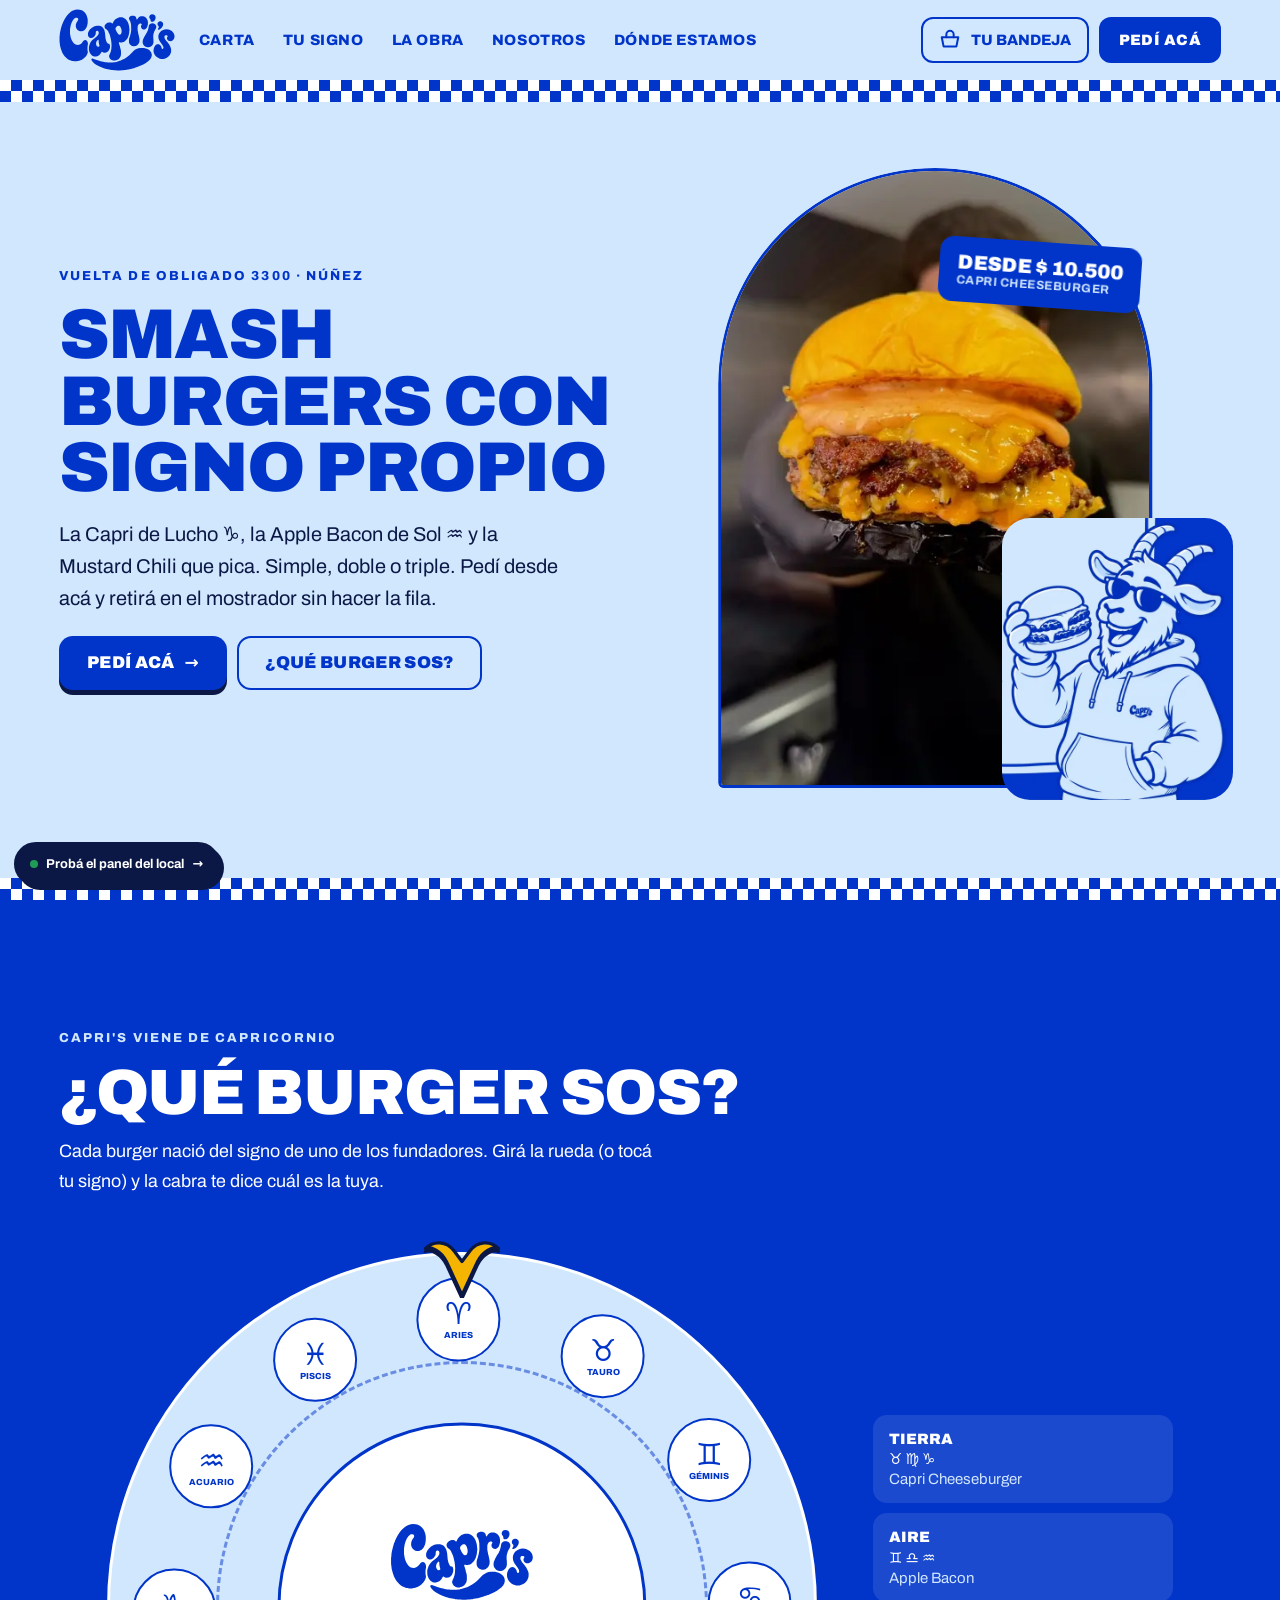
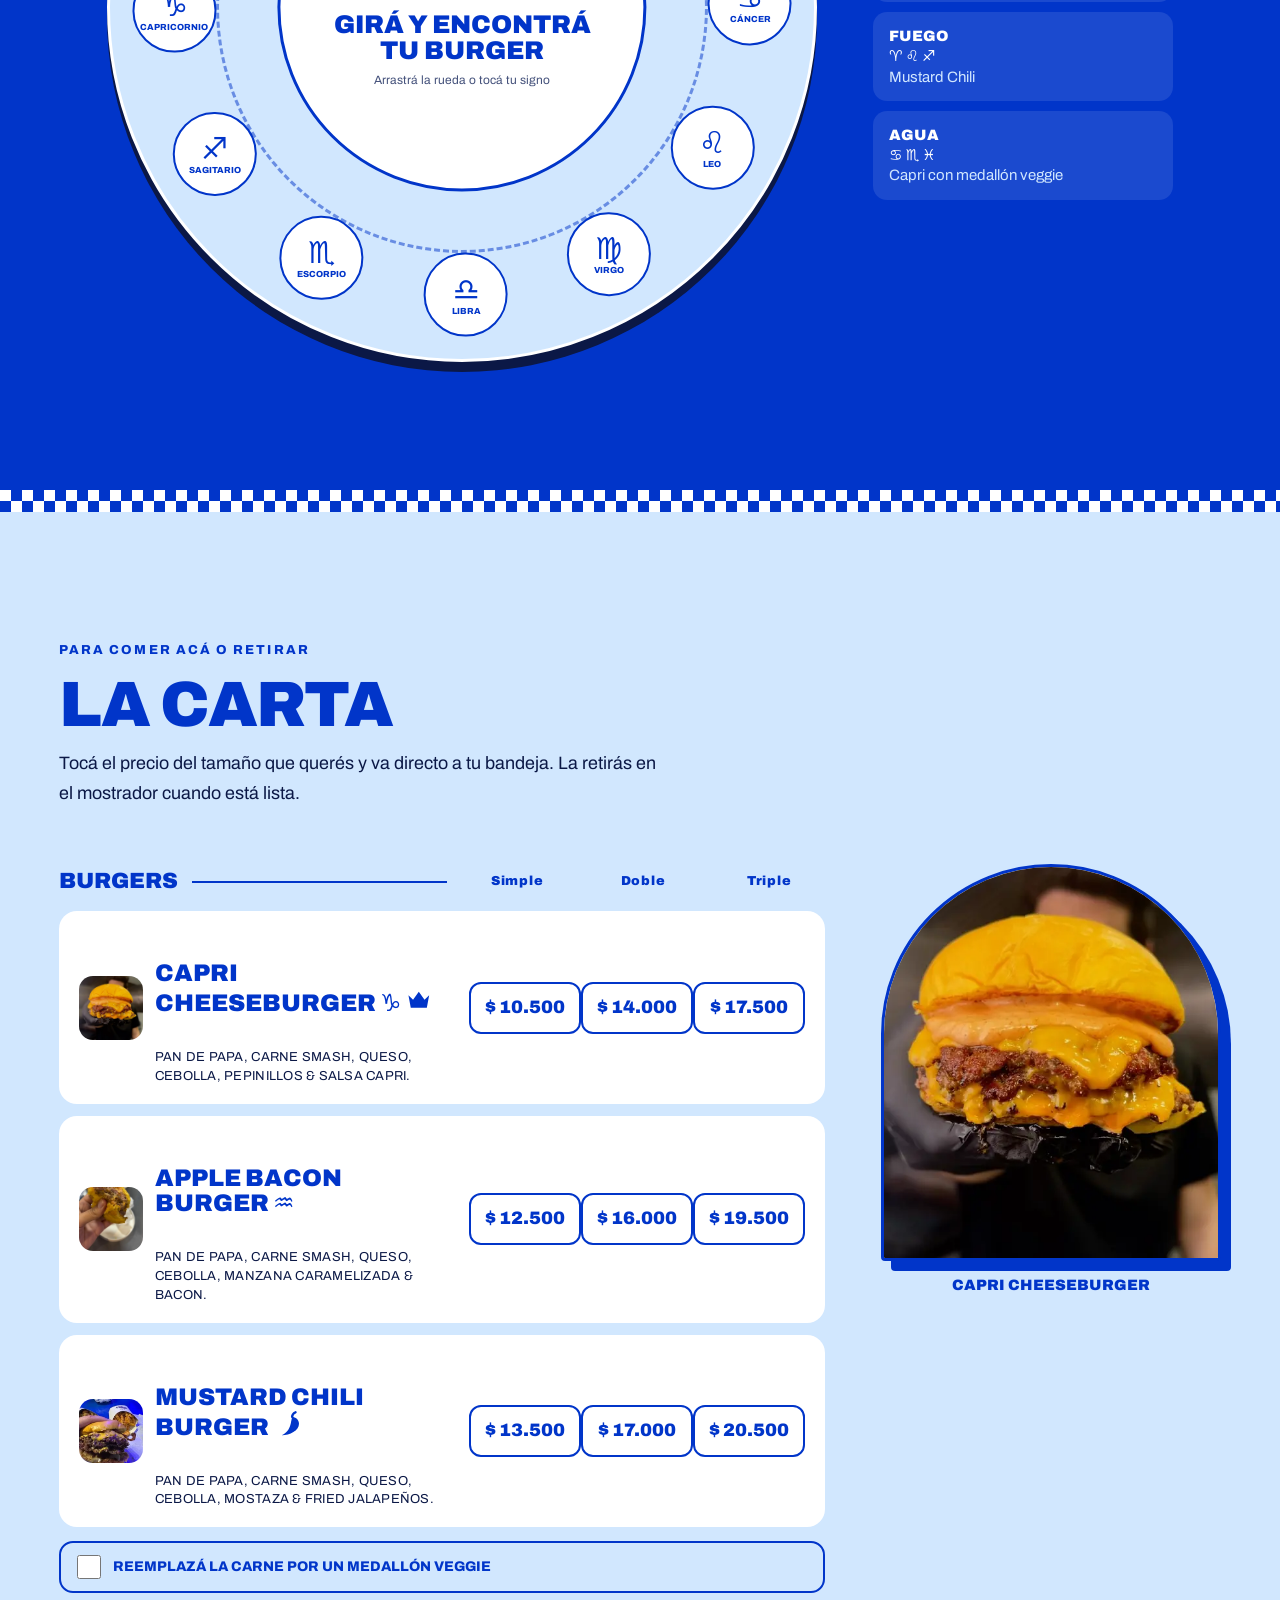
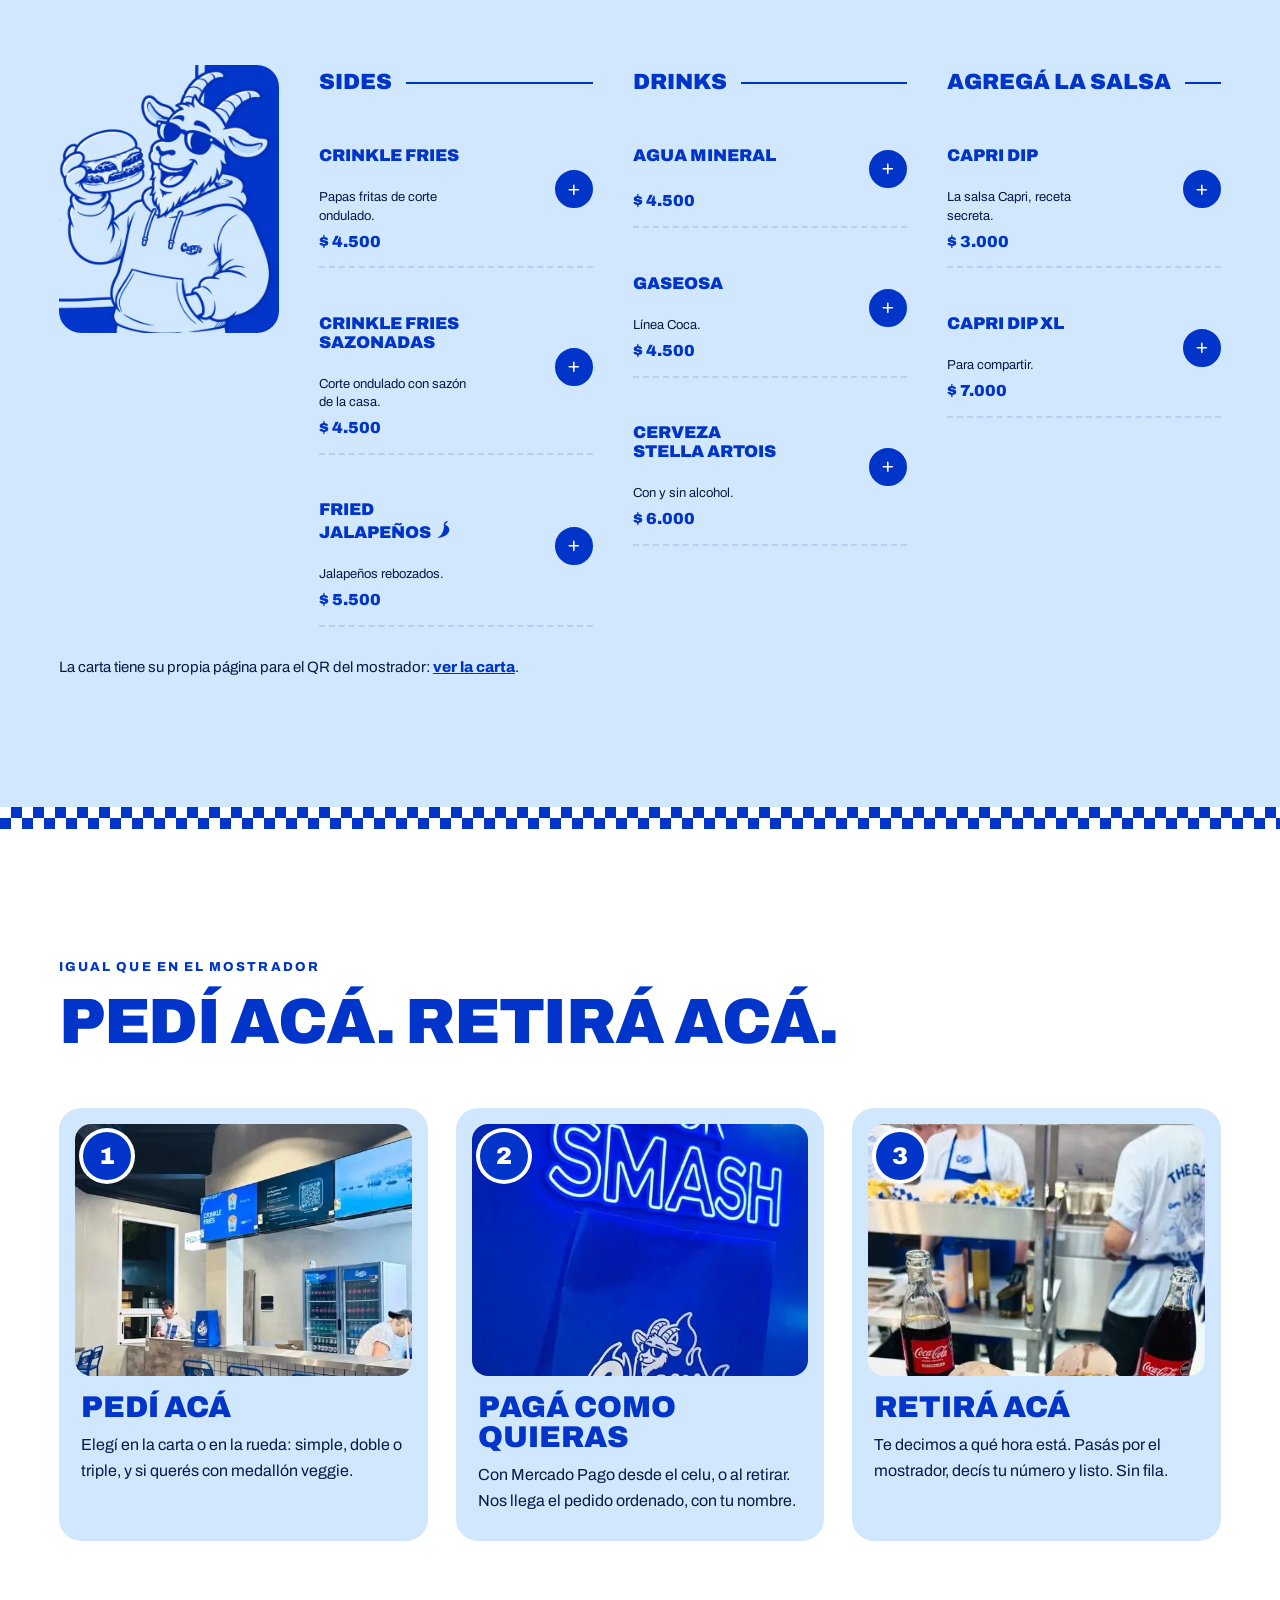
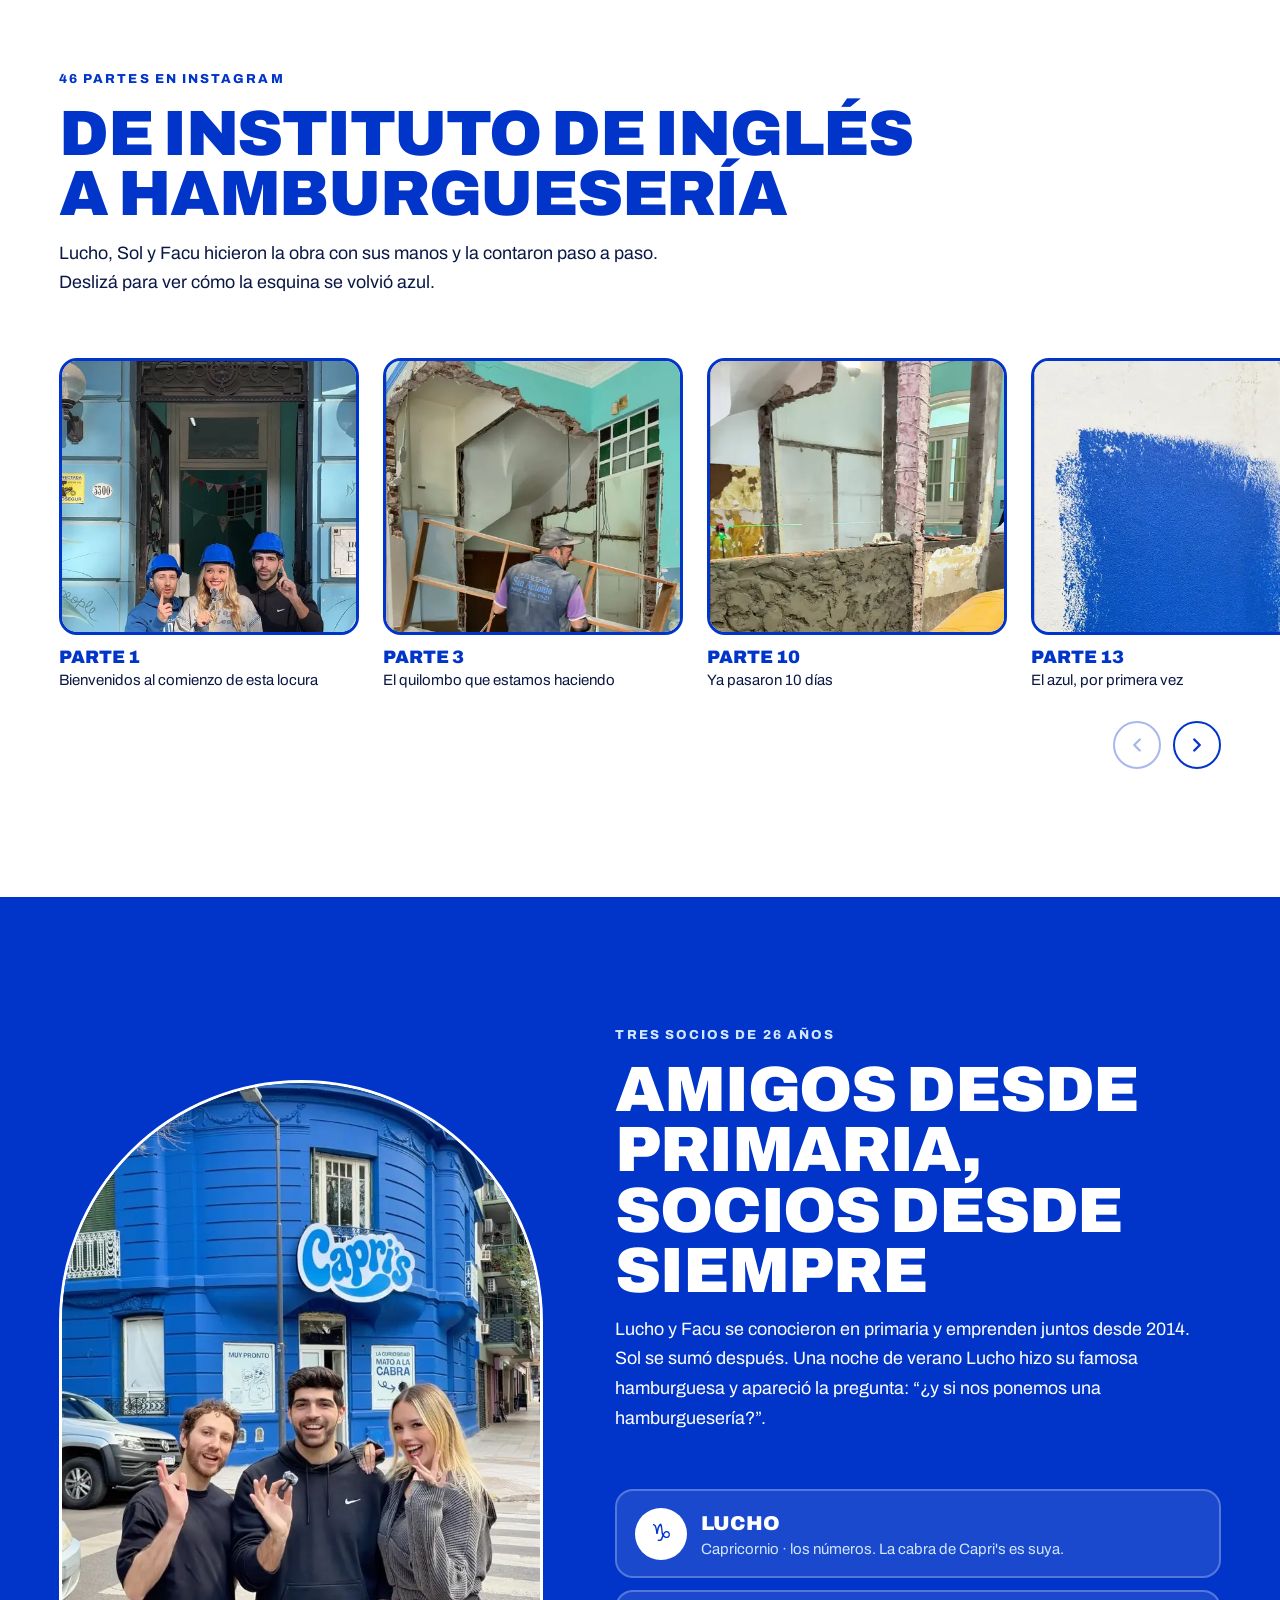
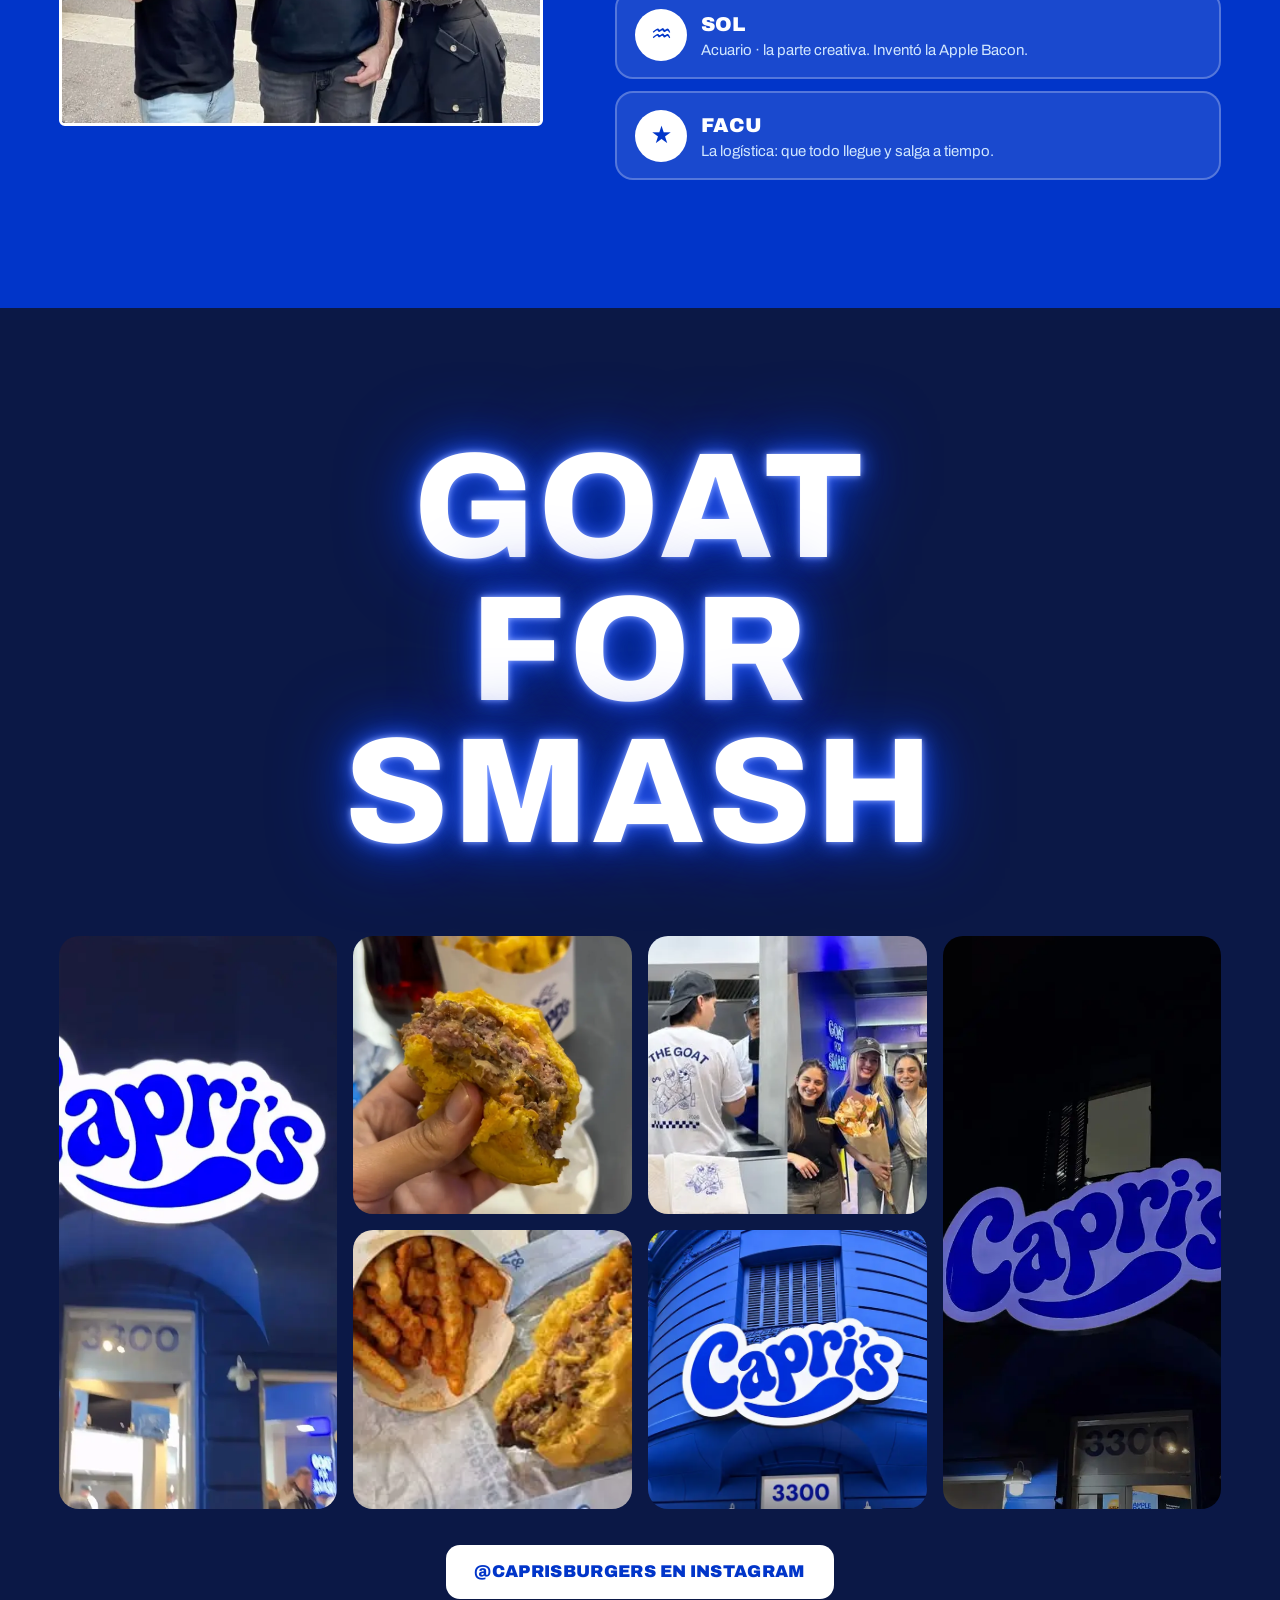
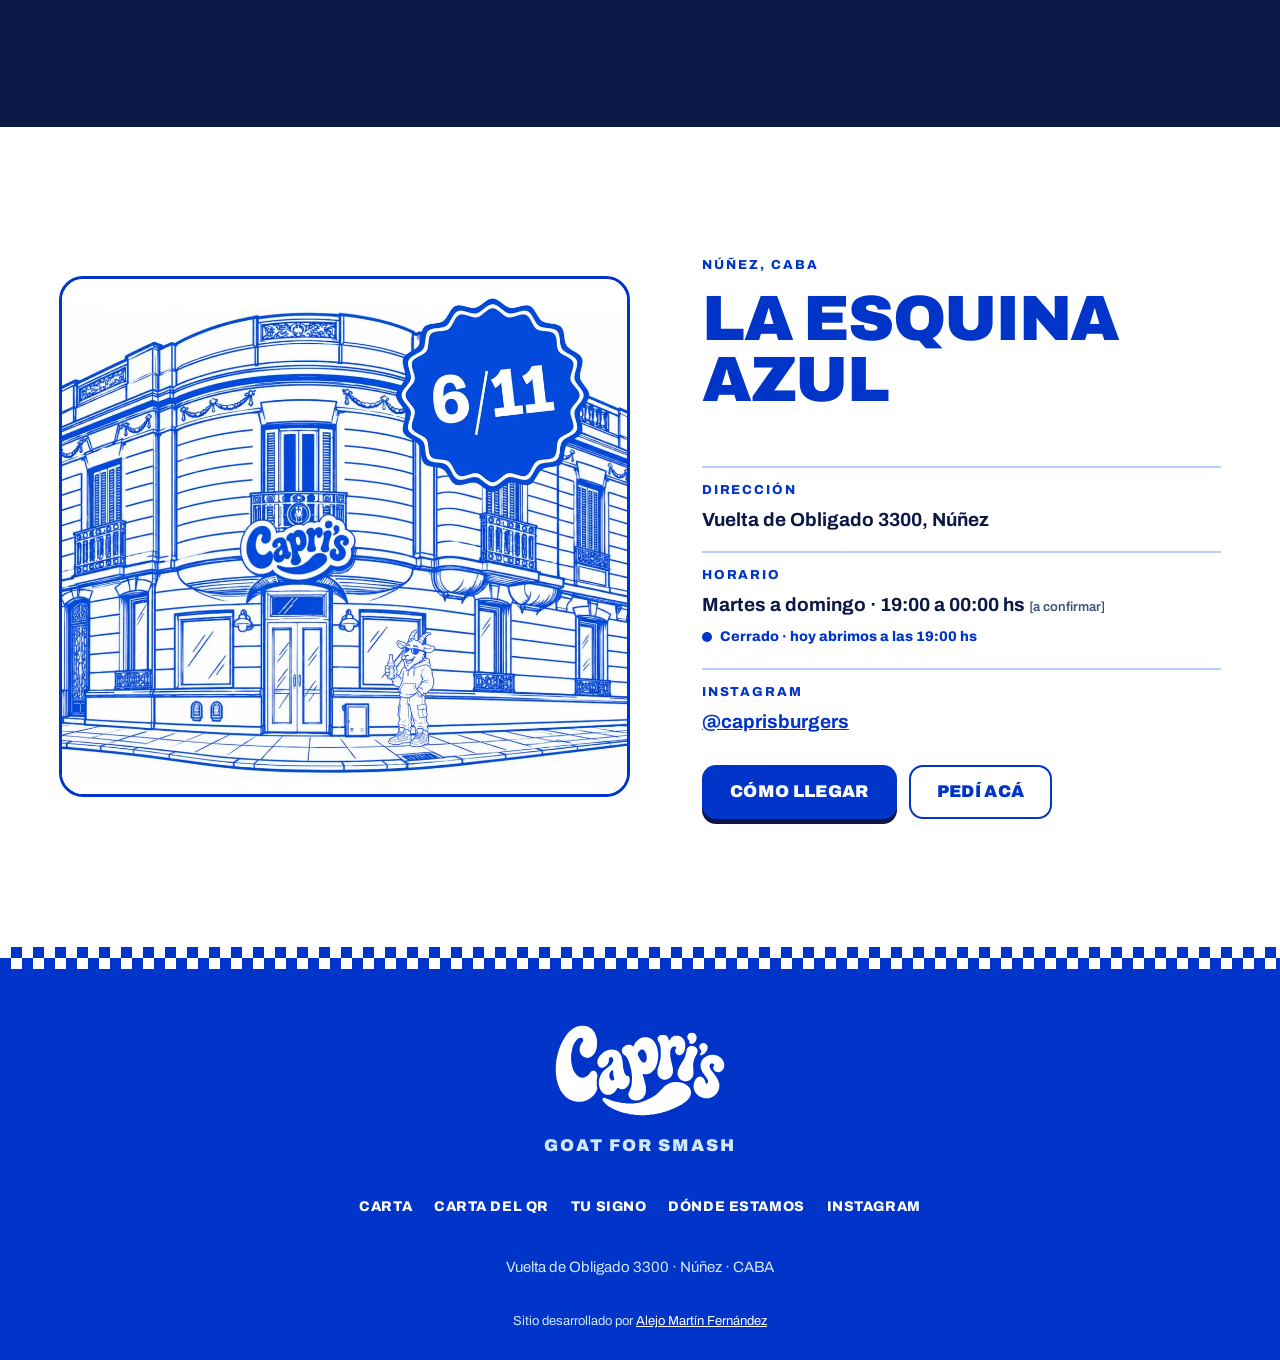
==== index.html @ a75cd6ec "Demo web Capri's Burgers: hero, rueda del zodíaco, carta con kit, la obra, nosotros, galería, dónde " ====
<!doctype html>
<html lang="es">
<head>
<meta charset="utf-8">
<meta name="viewport" content="width=device-width, initial-scale=1, viewport-fit=cover">
<title>Capri's Burgers · Smash burgers en Núñez</title>
<meta name="description" content="La carta de Capri's, la rueda del zodíaco y tu pedido para retirar en Vuelta de Obligado 3300, Núñez. Pedí acá, retirá acá.">
<meta property="og:type" content="website">
<meta property="og:site_name" content="Capri's Burgers">
<meta property="og:url" content="https://capris-burgers.vercel.app/">
<meta property="og:title" content="Capri's Burgers · ¿Qué burger sos según tu signo?">
<meta property="og:description" content="La carta de Capri's, la rueda del zodíaco y tu pedido para retirar en Núñez.">
<meta property="og:image" content="https://capris-burgers.vercel.app/img/og.jpg?v=1">
<meta property="og:image:width" content="1200">
<meta property="og:image:height" content="630">
<meta property="og:image:type" content="image/jpeg">
<meta property="og:image:alt" content="Capri's Burgers · Smash burgers con signo propio">
<meta name="twitter:card" content="summary_large_image">
<meta name="twitter:image" content="https://capris-burgers.vercel.app/img/og.jpg?v=1">
<meta name="theme-color" content="#0135C9">
<link rel="icon" href="img/favicon.png">
<link rel="apple-touch-icon" href="img/apple-touch-icon.png">
<script>
  (function () { var d = document.documentElement; d.classList.add('js');
    if (!matchMedia('(prefers-reduced-motion: reduce)').matches) d.classList.add('con-intro'); })();
</script>
<link rel="preload" href="fonts/archivo-latin-wdth.woff2" as="font" type="font/woff2" crossorigin>
<link rel="stylesheet" href="css/fuentes.css?v=1">
<link rel="preload" as="image" href="img/h/burger-arco-m.webp" imagesrcset="img/h/burger-arco-m.webp 520w, img/h/burger-arco.webp 720w" imagesizes="(min-width: 1100px) 420px, 70vw">
<link rel="stylesheet" href="kit/kit.css?v=1">
<link rel="stylesheet" href="css/capris.css?v=1">
</head>
<body>

<div class="intro" aria-hidden="true">
  <div class="intro__cinta"></div>
  <img class="intro__logo" src="img/logo-blanco.svg" alt="" width="441" height="235">
  <p class="intro__neon">Goat<br>for<br>smash</p>
  <div class="intro__persiana"></div>
</div>

<a class="saltar" href="#carta">Ir a la carta</a>

<header class="top" id="top">
  <div class="top__in">
    <a class="marca" href="#inicio" aria-label="Capri's Burgers, inicio"><img src="img/logo-azul.svg" alt="" width="441" height="235"></a>
    <nav class="nav" aria-label="Secciones">
      <a href="#carta">Carta</a><a href="#rueda">Tu signo</a><a href="#obra">La obra</a><a href="#nosotros">Nosotros</a><a href="#donde">Dónde estamos</a>
    </nav>
    <div class="top__acc">
      <button type="button" class="top__carro" data-kit-open="carrito" data-kit-target aria-label="Ver tu bandeja">
        <svg viewBox="0 0 24 24" aria-hidden="true"><path d="M3 9h18l-2 10H5L3 9z"/><path d="M8 9V6a4 4 0 0 1 8 0v3"/></svg>
        <span class="solo-d">Tu bandeja</span><b class="top__n" hidden>0</b>
      </button>
      <a class="top__cta solo-d" href="#carta">Pedí acá</a>
      <button type="button" class="top__menu" aria-label="Abrir menú" aria-expanded="false" aria-controls="menu-m">
        <svg viewBox="0 0 24 24" aria-hidden="true"><path d="M4 7h16M4 12h16M4 17h16"/></svg>
      </button>
    </div>
  </div>
</header>

<div class="menu-m" id="menu-m" hidden>
  <nav aria-label="Menú">
    <a href="#carta">Carta</a><a href="#rueda">Tu signo</a><a href="#como">Cómo pedir</a><a href="#obra">La obra</a><a href="#nosotros">Nosotros</a><a href="#donde">Dónde estamos</a>
  </nav>
  <p class="menu-m__pie">Vuelta de Obligado 3300 · Núñez</p>
</div>

<main id="inicio">

  <!-- HERO -->
  <section class="hero" aria-labelledby="hero-t">
    <div class="damero damero--top" aria-hidden="true"></div>
    <div class="hero__in cont">
      <div class="hero__txt">
        <p class="kicker hero__k"><span class="linea"><span>Vuelta de Obligado 3300 · Núñez</span></span></p>
        <h1 class="hero__t" id="hero-t">
          <span class="linea"><span>Smash</span></span>
          <span class="linea"><span>burgers con</span></span>
          <span class="linea"><span>signo propio</span></span>
        </h1>
        <p class="hero__d">La Capri de Lucho ♑︎, la Apple Bacon de Sol ♒︎ y la Mustard Chili que pica. Simple, doble o triple. Pedí desde acá y retirá en el mostrador sin hacer la fila.</p>
        <div class="hero__ctas">
          <a class="btn btn--azul" href="#carta">Pedí acá <span aria-hidden="true">→</span></a>
          <a class="btn btn--linea" href="#rueda">¿Qué burger sos?</a>
        </div>
      </div>
      <div class="hero__fig">
        <figure class="arco">
          <img src="img/h/burger-arco-m.webp" srcset="img/h/burger-arco-m.webp 520w, img/h/burger-arco.webp 720w" sizes="(min-width: 1100px) 420px, 70vw" width="720" height="1280" alt="Capri Cheeseburger doble con cheddar derretido" fetchpriority="high" decoding="async">
        </figure>
        <span class="hero__sello"><b data-precio-desde="capri-cheeseburger">Desde $10.500</b><small>Capri Cheeseburger</small></span>
        <div class="hero__cabra"><img src="img/cabra-m.webp" srcset="img/cabra-m.webp 520w, img/cabra.webp 900w" sizes="(min-width: 1100px) 360px, 46vw" width="900" height="1097" alt="La cabra de Capri's con una burger en la mano" loading="lazy" decoding="async"></div>
      </div>
    </div>
    <div class="damero" aria-hidden="true"></div>
  </section>

  <!-- RUEDA -->
  <section class="rueda-sec" id="rueda" aria-labelledby="rueda-t">
    <div class="cont">
      <header class="sec-cab sec-cab--claro rv">
        <p class="kicker">Capri's viene de Capricornio</p>
        <h2 class="sec-t" id="rueda-t">¿Qué burger sos?</h2>
        <p class="sec-d">Cada burger nació del signo de uno de los fundadores. Girá la rueda (o tocá tu signo) y la cabra te dice cuál es la tuya.</p>
      </header>

      <div class="rueda-wrap rv">
        <div class="rueda" data-rueda>
          <div class="rueda__fondo" aria-hidden="true"></div>
          <div class="rueda__aro" data-aro></div>
          <div class="rueda__aguja" aria-hidden="true"><svg viewBox="0 0 60 44"><path d="M30 44 L18 18 C14 10 6 6 2 8 C8 2 18 2 24 10 L30 18 L36 10 C42 2 52 2 58 8 C54 6 46 10 42 18 Z"/></svg></div>
          <div class="rueda__centro" data-centro aria-live="polite">
            <div class="rc rc--inv" data-rc-inv>
              <img src="img/logo-azul.svg" alt="" width="441" height="235" class="rc__logo">
              <p class="rc__inv-t">Girá y encontrá tu burger</p>
              <p class="rc__inv-d">Arrastrá la rueda o tocá tu signo</p>
            </div>
            <div class="rc rc--burger" data-rc-burger hidden>
              <img class="rc__foto" data-rc-foto src="img/p/capri.webp" width="600" height="600" alt="">
              <p class="rc__signo" data-rc-signo>♑︎ Capricornio · tierra</p>
              <h3 class="rc__n" data-rc-nombre>Capri Cheeseburger</h3>
              <p class="rc__d" data-rc-desc>La de Lucho: pepinillos y salsa Capri.</p>
              <div class="rc__ctl solo-d">
                <div class="rc__tam" role="radiogroup" aria-label="Tamaño" data-tam></div>
                <button type="button" class="rc__sumar" data-rc-sumar><span data-rc-precio>$14.000</span> · A la bandeja +</button>
              </div>
            </div>
          </div>
        </div>
        <div class="rueda__bandeja solo-m" aria-label="Tamaño y sumar">
          <div class="rc__tam" role="radiogroup" aria-label="Tamaño" data-tam></div>
          <button type="button" class="rc__mas" data-rc-sumar aria-label="Sumar a la bandeja"><span aria-hidden="true">+</span></button>
        </div>
        <ul class="rueda__leyenda" aria-label="Cada elemento, una burger">
          <li><b>Tierra</b> ♉︎ ♍︎ ♑︎ <span>Capri Cheeseburger</span></li>
          <li><b>Aire</b> ♊︎ ♎︎ ♒︎ <span>Apple Bacon</span></li>
          <li><b>Fuego</b> ♈︎ ♌︎ ♐︎ <span>Mustard Chili</span></li>
          <li><b>Agua</b> ♋︎ ♏︎ ♓︎ <span>Capri con medallón veggie</span></li>
        </ul>
      </div>
    </div>
  </section>

  <!-- CARTA -->
  <section class="carta" id="carta" aria-labelledby="carta-t">
    <div class="damero damero--top" aria-hidden="true"></div>
    <div class="cont">
      <header class="sec-cab rv">
        <p class="kicker">Para comer acá o retirar</p>
        <h2 class="sec-t" id="carta-t">La carta</h2>
        <p class="sec-d">Tocá el precio del tamaño que querés y va directo a tu bandeja. La retirás en el mostrador cuando está lista.</p>
      </header>

      <div class="carta__tabs solo-m" role="tablist" aria-label="Secciones de la carta">
        <button type="button" role="tab" class="ctab is-on" aria-selected="true" data-g="burgers">Burgers</button>
        <button type="button" role="tab" class="ctab" aria-selected="false" data-g="sides">Sides</button>
        <button type="button" role="tab" class="ctab" aria-selected="false" data-g="drinks">Drinks</button>
        <button type="button" role="tab" class="ctab" aria-selected="false" data-g="dips">Salsas</button>
      </div>

      <div class="carta__grid">
        <div class="carta__top">
        <div class="carta__grupo carta__grupo--burgers is-on" data-grupo="burgers">
          <div class="ccab">
            <h3 class="ccab__t">Burgers</h3><span class="ccab__l" aria-hidden="true"></span>
            <span class="ccab__col solo-d">Simple</span><span class="ccab__col solo-d">Doble</span><span class="ccab__col solo-d">Triple</span>
          </div>
          <div data-kit="carta" data-kit-categorias="burgers" id="carta-burgers"></div>
          <label class="veggie"><input type="checkbox" data-veggie> <span>Reemplazá la carne por un medallón veggie</span></label>
        </div>
        <aside class="carta__foto solo-d" aria-hidden="true">
          <figure class="arco arco--chico"><img data-cfoto src="img/p/capri.webp" width="600" height="600" alt="" loading="lazy" decoding="async"></figure>
          <p data-cfoto-n>Capri Cheeseburger</p>
        </aside>
        </div>

        <div class="carta__otros">
          <div class="carta__cabra solo-d" aria-hidden="true"><img src="img/cabra-m.webp" width="520" height="634" alt="" loading="lazy" decoding="async"></div>
          <div class="carta__grupo" data-grupo="sides">
            <div class="ccab"><h3 class="ccab__t">Sides</h3><span class="ccab__l" aria-hidden="true"></span></div>
            <div data-kit="carta" data-kit-categorias="sides" id="carta-sides"></div>
          </div>
          <div class="carta__grupo" data-grupo="drinks">
            <div class="ccab"><h3 class="ccab__t">Drinks</h3><span class="ccab__l" aria-hidden="true"></span></div>
            <div data-kit="carta" data-kit-categorias="drinks" id="carta-drinks"></div>
          </div>
          <div class="carta__grupo" data-grupo="dips">
            <div class="ccab"><h3 class="ccab__t">Agregá la salsa</h3><span class="ccab__l" aria-hidden="true"></span></div>
            <div data-kit="carta" data-kit-categorias="dips" id="carta-dips"></div>
          </div>
        </div>
      </div>
      <p class="carta__pie">La carta tiene su propia página para el QR del mostrador: <a href="carta/">ver la carta</a>.</p>
    </div>
    <div class="damero" aria-hidden="true"></div>
  </section>

  <!-- COMO -->
  <section class="como" id="como" aria-labelledby="como-t">
    <div class="cont">
      <header class="sec-cab rv">
        <p class="kicker">Igual que en el mostrador</p>
        <h2 class="sec-t" id="como-t">Pedí acá. Retirá acá.</h2>
      </header>
      <ol class="pasos">
        <li class="paso rv">
          <figure class="paso__f"><img src="img/g/interior.webp" width="540" height="820" alt="La barra de Capri's con las pantallas del menú" loading="lazy" decoding="async"></figure>
          <span class="paso__n">1</span>
          <h3 class="paso__t">Pedí acá</h3>
          <p class="paso__d">Elegí en la carta o en la rueda: simple, doble o triple, y si querés con medallón veggie.</p>
        </li>
        <li class="paso rv">
          <figure class="paso__f"><img src="img/g/bolsa.webp" width="480" height="853" alt="Bolsa azul de Capri's bajo el neón GOAT FOR SMASH" loading="lazy" decoding="async"></figure>
          <span class="paso__n">2</span>
          <h3 class="paso__t">Pagá como quieras</h3>
          <p class="paso__d">Con Mercado Pago desde el celu, o al retirar. Nos llega el pedido ordenado, con tu nombre.</p>
        </li>
        <li class="paso rv">
          <figure class="paso__f"><img src="img/g/barra.webp" width="540" height="680" alt="Pedidos listos en la barra con papas y Coca" loading="lazy" decoding="async"></figure>
          <span class="paso__n">3</span>
          <h3 class="paso__t">Retirá acá</h3>
          <p class="paso__d">Te decimos a qué hora está. Pasás por el mostrador, decís tu número y listo. Sin fila.</p>
        </li>
      </ol>
    </div>
  </section>

  <!-- OBRA -->
  <section class="obra" id="obra" aria-labelledby="obra-t">
    <div class="cont">
      <header class="sec-cab rv">
        <p class="kicker">46 partes en Instagram</p>
        <h2 class="sec-t" id="obra-t">De instituto de inglés a hamburguesería</h2>
        <p class="sec-d">Lucho, Sol y Facu hicieron la obra con sus manos y la contaron paso a paso. Deslizá para ver cómo la esquina se volvió azul.</p>
      </header>
    </div>
    <div class="obra__pista" data-pista tabindex="0" aria-label="Fotos de la obra, deslizá para ver más">
      <figure class="obra__c"><img src="img/obra/057.webp" width="480" height="444" alt="Los tres socios con cascos en la puerta del instituto" loading="lazy" decoding="async"><figcaption><b>Parte 1</b> Bienvenidos al comienzo de esta locura</figcaption></figure>
      <figure class="obra__c"><img src="img/obra/055.webp" width="480" height="444" alt="Escombros de la demolición" loading="lazy" decoding="async"><figcaption><b>Parte 3</b> El quilombo que estamos haciendo</figcaption></figure>
      <figure class="obra__c"><img src="img/obra/048.webp" width="480" height="444" alt="Paredes revocadas" loading="lazy" decoding="async"><figcaption><b>Parte 10</b> Ya pasaron 10 días</figcaption></figure>
      <figure class="obra__c"><img src="img/obra/045.webp" width="480" height="444" alt="Prueba de pintura azul en la pared" loading="lazy" decoding="async"><figcaption><b>Parte 13</b> El azul, por primera vez</figcaption></figure>
      <figure class="obra__c"><img src="img/obra/043.webp" width="480" height="444" alt="La barra en construcción" loading="lazy" decoding="async"><figcaption><b>Parte 15</b> La barra ya quedó</figcaption></figure>
      <figure class="obra__c"><img src="img/obra/034.webp" width="480" height="444" alt="El frente abierto para que entre luz" loading="lazy" decoding="async"><figcaption><b>Parte 24</b> Por qué Capri's</figcaption></figure>
      <figure class="obra__c"><img src="img/obra/023.webp" width="480" height="444" alt="Silla azul con el logo de Capri's" loading="lazy" decoding="async"><figcaption><b>Parte 35</b> Algo para los curiosos</figcaption></figure>
      <figure class="obra__c"><img src="img/obra/005.webp" width="480" height="444" alt="Las pantallas del menú sobre la barra" loading="lazy" decoding="async"><figcaption><b>Parte 46</b> Ya tenemos las pantallas del menú</figcaption></figure>
      <figure class="obra__c obra__c--fin"><img src="img/fachada-dia-m.webp" width="800" height="593" alt="La esquina terminada, azul, con el letrero de Capri's" loading="lazy" decoding="async"><figcaption><b>6/11</b> Abrimos</figcaption></figure>
    </div>
    <div class="cont obra__nav solo-d">
      <button type="button" class="flecha" data-pista-mover="-1" aria-label="Anterior"><svg viewBox="0 0 24 24" aria-hidden="true"><path d="M15 6l-6 6 6 6"/></svg></button>
      <button type="button" class="flecha" data-pista-mover="1" aria-label="Siguiente"><svg viewBox="0 0 24 24" aria-hidden="true"><path d="M9 6l6 6-6 6"/></svg></button>
    </div>
  </section>

  <!-- NOSOTROS -->
  <section class="nos" id="nosotros" aria-labelledby="nos-t">
    <div class="cont nos__in">
      <figure class="nos__f rv"><img src="img/fundadores.webp" width="720" height="1280" alt="Facu, Lucho y Sol frente a la esquina azul de Capri's" loading="lazy" decoding="async"></figure>
      <div class="nos__txt">
        <header class="sec-cab sec-cab--claro rv">
          <p class="kicker">Tres socios de 26 años</p>
          <h2 class="sec-t" id="nos-t">Amigos desde primaria, socios desde siempre</h2>
          <p class="sec-d">Lucho y Facu se conocieron en primaria y emprenden juntos desde 2014. Sol se sumó después. Una noche de verano Lucho hizo su famosa hamburguesa y apareció la pregunta: “¿y si nos ponemos una hamburguesería?”.</p>
        </header>
        <ul class="socios">
          <li class="socio rv"><span class="socio__s" aria-hidden="true">♑︎</span><b>Lucho</b><span>Capricornio · los números. La cabra de Capri's es suya.</span></li>
          <li class="socio rv"><span class="socio__s" aria-hidden="true">♒︎</span><b>Sol</b><span>Acuario · la parte creativa. Inventó la Apple Bacon.</span></li>
          <li class="socio rv"><span class="socio__s" aria-hidden="true">★</span><b>Facu</b><span>La logística: que todo llegue y salga a tiempo.</span></li>
        </ul>
      </div>
    </div>
  </section>

  <!-- GALERIA -->
  <section class="gal" id="galeria" aria-labelledby="gal-t">
    <div class="cont">
      <h2 class="neon rv" id="gal-t"><span>Goat</span><span>for</span><span>smash</span></h2>
      <div class="gal__grid">
        <figure class="gal__f gal__f--alta rv"><img src="img/g/noche.webp" width="800" height="1067" alt="La esquina de noche con el letrero iluminado" loading="lazy" decoding="async"></figure>
        <figure class="gal__f rv"><img src="img/g/mordida.webp" width="800" height="1000" alt="Una Capri doble mordida" loading="lazy" decoding="async"></figure>
        <figure class="gal__f rv"><img src="img/g/preapertura.webp" width="480" height="355" alt="La pre apertura con amigos y el equipo" loading="lazy" decoding="async"></figure>
        <figure class="gal__f gal__f--alta rv"><img src="img/g/letrero.webp" width="800" height="1000" alt="El letrero Capri's sobre la puerta 3300" loading="lazy" decoding="async"></figure>
        <figure class="gal__f rv"><img src="img/p/fries.webp" width="240" height="240" alt="Crinkle fries y una smash" loading="lazy" decoding="async"></figure>
        <figure class="gal__f rv"><img src="img/fachada-dia-m.webp" width="800" height="593" alt="La fachada azul de día" loading="lazy" decoding="async"></figure>
      </div>
      <p class="gal__pie"><a class="btn btn--blanco" href="https://www.instagram.com/caprisburgers/" target="_blank" rel="noopener">@caprisburgers en Instagram</a></p>
    </div>
  </section>

  <!-- DONDE -->
  <section class="donde" id="donde" aria-labelledby="donde-t">
    <div class="cont donde__in">
      <figure class="donde__f rv"><img src="img/esquina.webp" width="1100" height="1002" alt="Ilustración de la esquina de Capri's en Vuelta de Obligado 3300" loading="lazy" decoding="async"></figure>
      <div class="donde__txt">
        <header class="sec-cab rv">
          <p class="kicker">Núñez, CABA</p>
          <h2 class="sec-t" id="donde-t">La esquina azul</h2>
        </header>
        <dl class="datos rv">
          <div><dt>Dirección</dt><dd>Vuelta de Obligado 3300, Núñez</dd></div>
          <div><dt>Horario</dt><dd>Martes a domingo · 19:00 a 00:00 hs <small>[a confirmar]</small><br><span class="estado" data-estado></span></dd></div>
          <div><dt>Instagram</dt><dd><a href="https://www.instagram.com/caprisburgers/" target="_blank" rel="noopener">@caprisburgers</a></dd></div>
        </dl>
        <div class="donde__ctas rv">
          <a class="btn btn--azul" href="https://www.google.com/maps/search/?api=1&amp;query=Vuelta+de+Obligado+3300%2C+N%C3%BA%C3%B1ez%2C+CABA" target="_blank" rel="noopener">Cómo llegar</a>
          <a class="btn btn--linea" href="#carta">Pedí acá</a>
        </div>
      </div>
    </div>
  </section>
</main>

<footer class="pie">
  <div class="damero" aria-hidden="true"></div>
  <div class="cont pie__in">
    <img class="pie__logo" src="img/logo-blanco.svg" alt="Capri's Burgers" width="441" height="235" loading="lazy">
    <p class="pie__lema">Goat for smash</p>
    <nav class="pie__nav" aria-label="Pie">
      <a href="#carta">Carta</a><a href="carta/">Carta del QR</a><a href="#rueda">Tu signo</a><a href="#donde">Dónde estamos</a><a href="https://www.instagram.com/caprisburgers/" target="_blank" rel="noopener">Instagram</a>
    </nav>
    <p class="pie__dir">Vuelta de Obligado 3300 · Núñez · CABA</p>
    <p class="pie__credito">Sitio desarrollado por <a href="https://alejomfernandez.com.ar" target="_blank" rel="noopener">Alejo Martín Fernández</a></p>
  </div>
</footer>

<div class="tk-modal" id="ticket" hidden>
  <div class="tk-modal__fondo" data-tk-cerrar></div>
  <div class="tk" role="dialog" aria-modal="true" aria-labelledby="tk-t">
    <button type="button" class="tk__x" data-tk-cerrar aria-label="Cerrar">×</button>
    <img class="tk__logo" src="img/logo-blanco.svg" alt="Capri's" width="441" height="235">
    <div class="tk__papel">
      <p class="tk__k" id="tk-t">Retirá acá</p>
      <p class="tk__cod" data-tk-cod>#000</p>
      <p class="tk__sub" data-tk-sub></p>
    </div>
    <div class="tk__wa">
      <p class="tk__wa-k">Así le llega al local</p>
      <p class="tk__burbuja" data-tk-msg></p>
    </div>
    <div class="tk__acc">
      <a class="btn btn--blanco" data-tk-wa href="#" target="_blank" rel="noopener" hidden>Abrir WhatsApp</a>
      <button type="button" class="btn btn--linea-b" data-tk-cerrar>Volver a la carta</button>
    </div>
  </div>
</div>

<div class="toast" role="status" aria-live="polite" hidden></div>

<script type="module" src="js/capris.js?v=1"></script>
</body>
</html>
---- css/fuentes.css ----
@font-face { font-family: 'Archivo'; font-style: normal; font-display: swap; font-weight: 100 900; font-stretch: 62% 125%;
  src: url(../fonts/archivo-latin-wdth.woff2) format('woff2-variations'), url(../fonts/archivo-latin-wdth.woff2) format('woff2');
  unicode-range: U+0000-00FF, U+0131, U+0152-0153, U+02BB-02BC, U+02C6, U+02DA, U+02DC, U+0304, U+0308, U+0329, U+2000-206F, U+20AC, U+2122, U+2191, U+2193, U+2212, U+2215, U+FEFF, U+FFFD; }
@font-face { font-family: 'Archivo'; font-style: normal; font-display: swap; font-weight: 100 900; font-stretch: 62% 125%;
  src: url(../fonts/archivo-latin-ext-wdth.woff2) format('woff2-variations'), url(../fonts/archivo-latin-ext-wdth.woff2) format('woff2');
  unicode-range: U+0100-02BA, U+02BD-02C5, U+02C7-02CC, U+02CE-02D7, U+02DD-02FF, U+0304, U+0308, U+0329, U+1D00-1DBF, U+1E00-1E9F, U+1EF2-1EFF, U+2020, U+20A0-20AB, U+20AD-20C0, U+2113, U+2C60-2C7F, U+A720-A7FF; }
---- kit/kit.css ----
/* KIT DEMOS — estilos de módulos y popups.
   Todo sale de las variables --kit-* que arma core/theme.js desde cliente.json → marca.
   Cada demo puede pisar cualquier variable o clase .kit-* en su propio CSS. */

:root {
  --kit-bg: #fff; --kit-surface: #fff; --kit-text: #151515; --kit-muted: #666; --kit-primary: #111; --kit-on-primary: #fff;
  --kit-accent: #fc0; --kit-on-accent: #111; --kit-border: #ddd; --kit-ok: #1f9d55; --kit-warn: #d97706; --kit-danger: #d42a1d;
  --kit-font-head: inherit; --kit-font-body: inherit; --kit-head-case: uppercase;
  --kit-radius: 14px; --kit-radius-btn: 12px; --kit-border-w: 1.5px; --kit-shadow: 0 10px 30px -12px rgba(0,0,0,.35);
  --kit-ease: cubic-bezier(.2,.8,.2,1); --kit-z: 9000;
}
.kit-root, .kit-root *, .kit-root *::before, .kit-root *::after { box-sizing: border-box; }
.kit-root [hidden], .kit-root[hidden] { display: none !important; }
.kit-root { font-family: var(--kit-font-body); color: var(--kit-text); -webkit-tap-highlight-color: transparent; }
.kit-sr { position: absolute !important; width: 1px; height: 1px; overflow: hidden; clip: rect(0 0 0 0); white-space: nowrap; }
html.kit-lock { overflow: hidden; }
html.kit-lock body { overflow: hidden; touch-action: none; }

/* ---------- botones ---------- */
.kit-btn {
  appearance: none; display: inline-flex; align-items: center; justify-content: center; gap: .45em;
  min-height: 44px; padding: .7em 1.15em; border: var(--kit-border-w) solid var(--kit-primary); border-radius: var(--kit-radius-btn);
  background: var(--kit-primary); color: var(--kit-on-primary); font: 700 .95rem/1.1 var(--kit-font-body); text-decoration: none;
  cursor: pointer; transition: transform .15s var(--kit-ease), filter .15s, background .2s, box-shadow .2s; white-space: nowrap;
}
.kit-btn:hover { filter: brightness(1.08); }
.kit-btn:active { transform: translateY(1px) scale(.98); }
.kit-btn:focus-visible, .kit-chip:focus-visible, .kit-tab:focus-visible, .kit-add:focus-visible, .kit-x:focus-visible { outline: 3px solid var(--kit-accent); outline-offset: 2px; }
.kit-btn--ghost { background: var(--kit-surface); color: var(--kit-text); border-color: var(--kit-border); }
.kit-btn--danger { background: var(--kit-danger); border-color: var(--kit-danger); color: #fff; }
.kit-btn--danger-t { color: var(--kit-danger); }
.kit-btn--sm { min-height: 36px; padding: .45em .85em; font-size: .85rem; }
.kit-btn--big { min-height: 54px; font-size: 1.05rem; font-family: var(--kit-font-head); text-transform: var(--kit-head-case); letter-spacing: .02em; }
.kit-btn--block { width: 100%; }
.kit-btn[disabled] { opacity: .55; cursor: not-allowed; }
.kit-btn.is-loading { position: relative; color: transparent !important; }
.kit-btn.is-loading::after { content: ""; position: absolute; width: 20px; height: 20px; border: 2.5px solid var(--kit-on-primary); border-right-color: transparent; border-radius: 50%; animation: kit-spin .7s linear infinite; }
.kit-icon { appearance: none; width: 36px; height: 36px; display: inline-grid; place-items: center; border: var(--kit-border-w) solid var(--kit-border); border-radius: 10px; background: var(--kit-surface); color: var(--kit-text); cursor: pointer; font-size: 1rem; }
.kit-icon--danger { color: var(--kit-danger); }
.kit-icon[disabled] { opacity: .35; cursor: default; }
.kit-row { display: flex; gap: .6rem; flex-wrap: wrap; align-items: center; }
.kit-row--end { justify-content: flex-end; } .kit-row--center { justify-content: center; } .kit-row--between { justify-content: space-between; }
.kit-row--stack { flex-direction: column; align-items: stretch; }

/* ---------- badges / tags ---------- */
.kit-badge { display: inline-flex; align-items: center; gap: .3em; padding: .28em .6em; border-radius: 999px; font: 700 .72rem/1 var(--kit-font-body); letter-spacing: .02em; background: color-mix(in srgb, var(--kit-text) 9%, var(--kit-surface)); color: var(--kit-text); white-space: nowrap; }
.kit-badge--ok { background: color-mix(in srgb, var(--kit-ok) 16%, var(--kit-surface)); color: color-mix(in srgb, var(--kit-ok) 75%, #000); }
.kit-badge--warn { background: color-mix(in srgb, var(--kit-warn) 18%, var(--kit-surface)); color: color-mix(in srgb, var(--kit-warn) 70%, #000); }
.kit-badge--danger, .kit-badge--off { background: color-mix(in srgb, var(--kit-danger) 14%, var(--kit-surface)); color: color-mix(in srgb, var(--kit-danger) 80%, #000); }
.kit-badge--new { background: var(--kit-accent); color: var(--kit-on-accent); animation: kit-pulse 1.4s ease-in-out 3; }
.kit-tag { display: inline-grid; place-items: center; width: 1.15em; height: 1.15em; vertical-align: -.12em; margin-left: .15em; color: var(--kit-primary); }
.kit-tag svg { width: 100%; height: 100%; }
.kit-tag--txt { width: auto; height: auto; font-size: .7em; padding: .15em .45em; border-radius: 999px; background: var(--kit-accent); color: var(--kit-on-accent); }

/* ---------- carta ---------- */
.kit-carta { --kit-cols: 1; }
.kit-tabs { display: flex; gap: .5rem; overflow-x: auto; scrollbar-width: none; padding: 2px 2px 10px; margin-bottom: .5rem; scroll-snap-type: x proximity; }
.kit-tabs::-webkit-scrollbar { display: none; }
.kit-tab {
  appearance: none; flex: 0 0 auto; scroll-snap-align: start; min-height: 44px; padding: .55em 1.1em;
  border: var(--kit-border-w) solid var(--kit-text); border-radius: var(--kit-radius-btn); background: var(--kit-surface); color: var(--kit-text);
  font: 700 .95rem/1 var(--kit-font-head); text-transform: var(--kit-head-case); letter-spacing: .03em; cursor: pointer; transition: background .2s, color .2s, transform .15s;
}
.kit-tab.is-on { background: var(--kit-primary); border-color: var(--kit-primary); color: var(--kit-on-primary); }
.kit-carta__panel { display: grid; grid-template-columns: repeat(var(--kit-cols), minmax(0, 1fr)); gap: 0 2rem; }
.kit-item {
  display: grid; grid-template-columns: auto minmax(0, 1fr) auto; gap: .9rem; align-items: center; padding: 1rem 0;
  border-bottom: var(--kit-border-w) dashed var(--kit-border); min-width: 0;
  animation: kit-up .5s var(--kit-ease) both; animation-delay: calc(var(--i, 0) * 45ms);
}
.kit-item:not(:has(.kit-item__foto)) { grid-template-columns: minmax(0, 1fr) auto; }
.kit-item.is-off { opacity: .55; }
.kit-item__foto { width: 64px; height: 64px; object-fit: cover; border-radius: calc(var(--kit-radius) * .7); }
.kit-item__name { margin: 0 0 .25rem; font: 400 1.2rem/1.05 var(--kit-font-head); text-transform: var(--kit-head-case); }
.kit-item__n { margin-right: .5em; color: var(--kit-primary); }
.kit-item__desc { margin: 0; color: var(--kit-muted); font-size: .9rem; line-height: 1.4; }
.kit-item__side { display: flex; flex-direction: column; align-items: flex-end; gap: .45rem; }
.kit-price { font: 700 1.05rem/1 var(--kit-font-body); white-space: nowrap; }
.kit-price--na { font-size: .85rem; color: var(--kit-muted); font-weight: 600; }
/* botón de sumar (kit 1.20): "+" redondo que se abre en "− n +" dentro de un lugar fijo.
   El hueco [data-kit-qty] siempre mide lo mismo, así sumar nunca mueve ni estira la carta. */
[data-kit-qty] { --kq-h: var(--kit-qty-h, 44px); --kq-w: var(--kit-qty-w, 116px); position: relative; flex: none; display: inline-flex; align-items: center; justify-content: flex-end; width: var(--kq-w); height: var(--kq-h); }
@media (hover: hover) and (pointer: fine) { [data-kit-qty] { --kq-h: var(--kit-qty-h, 38px); --kq-w: var(--kit-qty-w, 104px); } }
.kit-add {
  appearance: none; flex: none; width: var(--kq-h, 40px); height: var(--kq-h, 40px); padding: 0; display: grid; place-items: center;
  border: var(--kit-border-w) solid var(--kit-primary); border-radius: 50%; background: var(--kit-surface); color: var(--kit-primary);
  cursor: pointer; touch-action: manipulation; transition: background .2s, color .2s, transform .15s var(--kit-ease);
}
.kit-add svg { width: 46%; height: 46%; fill: none; stroke: currentColor; stroke-width: 2.4; stroke-linecap: round; }
.kit-add:hover { background: var(--kit-primary); color: var(--kit-on-primary); }
.kit-add:active { transform: scale(.88); }
.kit-step { display: inline-flex; align-items: center; border: var(--kit-border-w) solid var(--kit-primary); border-radius: var(--kit-radius-btn); background: var(--kit-primary); color: var(--kit-on-primary); overflow: hidden; animation: kit-pop .25s var(--kit-ease); }
.kit-step button { appearance: none; width: 38px; height: 38px; border: 0; background: transparent; color: inherit; font: 800 1.15rem/1 var(--kit-font-body); cursor: pointer; }
[data-kit-qty] > .kit-step { width: 100%; height: 100%; justify-content: space-between; border-radius: 999px; animation: kit-qty-in .32s var(--kit-ease); }
[data-kit-qty] > .kit-step button { width: var(--kq-h); height: 100%; flex: none; font-size: 1.1rem; touch-action: manipulation; }
[data-kit-qty] > .kit-step output { flex: 1; min-width: 0; font-variant-numeric: tabular-nums; }
@keyframes kit-qty-in { from { clip-path: inset(0 0 0 calc(100% - var(--kq-h)) round 999px); } to { clip-path: inset(0 0 0 0 round 999px); } }
.kit-step button:disabled { opacity: .35; cursor: default; }
.kit-step output { min-width: 1.6em; text-align: center; font-weight: 800; }
.kit-step--lg button { width: 46px; height: 46px; }
.kit-step--lg output { min-width: 2.2em; font-size: 1.15rem; }
@media (min-width: 900px) { .kit-carta { --kit-cols: 2; } }

/* ---------- botón flotante del carrito ---------- */
.kit-fab {
  position: fixed; z-index: calc(var(--kit-z) - 2); right: max(14px, env(safe-area-inset-right)); bottom: max(14px, env(safe-area-inset-bottom));
  display: flex; align-items: center; gap: .7rem; padding: .55rem 1rem .55rem .6rem; min-height: 58px;
  border: var(--kit-border-w) solid var(--kit-text); border-radius: var(--kit-radius-btn); background: var(--kit-primary); color: var(--kit-on-primary);
  box-shadow: var(--kit-shadow); cursor: pointer; font-family: var(--kit-font-body); text-align: left;
  animation: kit-in-up .45s var(--kit-ease) both;
}
.kit-fab__ico { width: 40px; height: 40px; display: grid; place-items: center; border-radius: calc(var(--kit-radius-btn) * .8); background: color-mix(in srgb, var(--kit-on-primary) 16%, transparent); }
.kit-fab__ico svg { width: 22px; height: 22px; fill: none; stroke: currentColor; stroke-width: 2; stroke-linejoin: round; }
.kit-fab__txt { display: flex; flex-direction: column; line-height: 1.1; }
.kit-fab__label { font: 400 1rem/1 var(--kit-font-head); text-transform: var(--kit-head-case); letter-spacing: .03em; }
.kit-fab__total { font-weight: 700; font-size: .9rem; opacity: .92; }
.kit-fab__n { position: absolute; top: -9px; left: -9px; min-width: 26px; height: 26px; padding: 0 6px; display: grid; place-items: center; border-radius: 999px; background: var(--kit-accent); color: var(--kit-on-accent); font: 800 .8rem/1 var(--kit-font-body); border: 2px solid var(--kit-text); }
.kit-fab.bump { animation: kit-bump .45s var(--kit-ease); }
.kit-fly { position: fixed; z-index: var(--kit-z); width: 54px; height: 54px; margin: -27px 0 0 -27px; border-radius: 50%; background: var(--kit-accent); overflow: hidden; pointer-events: none; transition: transform .6s cubic-bezier(.5,-.3,.7,1), opacity .6s; box-shadow: 0 4px 14px rgba(0,0,0,.25); }
.kit-fly img { width: 100%; height: 100%; object-fit: cover; }

/* píldora "probá el panel" (solo demo) */
.kit-demo-pill {
  position: fixed; z-index: calc(var(--kit-z) - 3); left: max(14px, env(safe-area-inset-left)); bottom: max(14px, env(safe-area-inset-bottom));
  display: inline-flex; align-items: center; gap: .5rem; min-height: 44px; padding: .55rem .9rem; border-radius: 999px; background: var(--kit-surface); color: var(--kit-text);
  border: var(--kit-border-w) solid var(--kit-text); box-shadow: var(--kit-shadow); font: 700 .8rem/1 var(--kit-font-body); text-decoration: none;
  opacity: 0; transform: translateY(20px); transition: opacity .4s, transform .4s var(--kit-ease);
}
.kit-demo-pill.is-in { opacity: 1; transform: none; }
html.kit-lock .kit-demo-pill { opacity: 0; pointer-events: none; transform: translateY(20px); }
.kit-demo-pill__dot { width: 8px; height: 8px; border-radius: 50%; background: var(--kit-ok); box-shadow: 0 0 0 0 var(--kit-ok); animation: kit-ping 2s infinite; }
@media (max-width: 640px) { html.kit-has-cart .kit-demo-pill { bottom: calc(max(14px, env(safe-area-inset-bottom)) + 70px); } }

/* ---------- popups ---------- */
.kit-pop { position: fixed; inset: 0; z-index: var(--kit-z); display: grid; place-items: center; padding: 16px; }
.kit-pop__back { position: absolute; inset: 0; background: color-mix(in srgb, var(--kit-text) 55%, transparent); opacity: 0; transition: opacity .25s; }
.kit-pop__box {
  position: relative; width: min(520px, 100%); max-height: min(88vh, 100%); max-height: min(88dvh, 100%); display: flex; flex-direction: column;
  background: var(--kit-bg); color: var(--kit-text); border: var(--kit-border-w) solid var(--kit-text); border-radius: var(--kit-radius);
  box-shadow: var(--kit-shadow); outline: none; overflow: hidden;
  opacity: 0; transform: translateY(24px) scale(.97); transition: opacity .25s, transform .3s var(--kit-ease);
}
.kit-pop.is-open .kit-pop__back { opacity: 1; }
.kit-pop.is-open .kit-pop__box { opacity: 1; transform: none; }
.kit-pop.is-closing .kit-pop__box { transform: translateY(16px) scale(.98); }
.kit-pop__head { color: var(--kit-text); margin: 0; display: flex; align-items: center; justify-content: space-between; gap: 1rem; padding: 14px 14px 10px 20px; border-bottom: var(--kit-border-w) solid var(--kit-border); background: var(--kit-bg); }
.kit-pop__title { margin: 0; font: 400 1.35rem/1.05 var(--kit-font-head); text-transform: var(--kit-head-case); letter-spacing: .02em; }
.kit-pop--sm .kit-pop__head { border-bottom: 0; padding-bottom: 0; }
.kit-pop__body { padding: 16px 20px 20px; overflow: auto; overscroll-behavior: contain; -webkit-overflow-scrolling: touch; }
.kit-x { appearance: none; flex: 0 0 auto; width: 42px; height: 42px; display: grid; place-items: center; border: var(--kit-border-w) solid var(--kit-border); border-radius: 50%; background: var(--kit-surface); color: var(--kit-text); cursor: pointer; transition: transform .2s; }
.kit-x:hover { transform: rotate(90deg); }
.kit-x svg { width: 18px; height: 18px; stroke: currentColor; stroke-width: 2.4; stroke-linecap: round; }
.kit-pop--sm .kit-pop__box { width: min(420px, 100%); }
.kit-pop--editor .kit-pop__box { width: min(560px, 100%); }
.kit-pop--resv .kit-pop__box { width: min(600px, 100%); }

/* drawer: hoja inferior en mobile, panel lateral en desktop */
.kit-pop--drawer { place-items: end stretch; padding: 0; }
.kit-pop--drawer .kit-pop__box { width: 100%; max-height: 92vh; max-height: 92dvh; border-radius: var(--kit-radius) var(--kit-radius) 0 0; border-bottom: 0; transform: translateY(100%); }
.kit-pop--drawer .kit-pop__body { padding: 0; display: flex; flex-direction: column; min-height: 0; flex: 1; overflow: hidden; }
.kit-pop--drawer.is-closing .kit-pop__box { transform: translateY(100%); }
@media (min-width: 760px) {
  .kit-pop--drawer { place-items: stretch end; }
  .kit-pop--drawer .kit-pop__box { width: min(440px, 100%); height: 100%; max-height: none; border-radius: 0; border: 0; border-left: var(--kit-border-w) solid var(--kit-text); transform: translateX(100%); }
  .kit-pop--drawer.is-closing .kit-pop__box { transform: translateX(100%); }
}

/* ---------- carrito / checkout ---------- */
.kit-cart__scroll { flex: 1; overflow: auto; overscroll-behavior: contain; padding: 8px 20px 16px; }
.kit-lines { list-style: none; margin: 0 0 12px; padding: 0; }
.kit-line { display: grid; grid-template-columns: 52px minmax(0, 1fr) auto; gap: .75rem; align-items: center; padding: .7rem 0; border-bottom: var(--kit-border-w) dashed var(--kit-border); animation: kit-up .35s var(--kit-ease) both; }
.kit-line__img { width: 52px; height: 52px; border-radius: 10px; object-fit: cover; background: color-mix(in srgb, var(--kit-primary) 14%, var(--kit-surface)); display: block; }
.kit-line__body { display: flex; flex-direction: column; min-width: 0; }
.kit-line__body b { font: 400 1.05rem/1.1 var(--kit-font-head); text-transform: var(--kit-head-case); overflow-wrap: anywhere; }
.kit-line__body span { color: var(--kit-muted); font-size: .88rem; }
.kit-cart__foot { color: var(--kit-text); margin: 0; padding: 12px 20px max(16px, env(safe-area-inset-bottom)); border-top: var(--kit-border-w) solid var(--kit-text); background: var(--kit-surface); }
.kit-sum { display: grid; gap: .3rem; margin-bottom: .7rem; font-size: .92rem; }
.kit-sum > div { display: flex; justify-content: space-between; }
.kit-sum__total { font-size: 1.1rem; }
.kit-sum__total b { font: 400 1.5rem/1 var(--kit-font-head); }
.kit-empty { text-align: center; padding: 2.5rem 1.5rem; display: grid; gap: .5rem; justify-items: center; }
.kit-empty__t { font: 400 1.35rem/1.1 var(--kit-font-head); text-transform: var(--kit-head-case); margin: 0; }
.kit-empty p { margin: 0; color: var(--kit-muted); }
.kit-empty .kit-btn { margin-top: .8rem; }

/* ---------- formularios ---------- */
.kit-form { display: grid; gap: .85rem; }
.kit-field { display: grid; gap: .35rem; min-width: 0; }
.kit-field > span, .kit-label, .kit-pay legend { font: 700 .78rem/1 var(--kit-font-body); text-transform: uppercase; letter-spacing: .06em; color: var(--kit-muted); }
.kit-field input, .kit-field textarea, .kit-field select {
  width: 100%; min-height: 46px; padding: .7em .85em; border: var(--kit-border-w) solid var(--kit-border); border-radius: calc(var(--kit-radius-btn) * .8);
  background: var(--kit-surface); color: var(--kit-text); font: 500 16px/1.3 var(--kit-font-body); transition: border-color .2s, box-shadow .2s;
}
.kit-field textarea { resize: vertical; min-height: 64px; }
.kit-field input:focus, .kit-field textarea:focus, .kit-field select:focus { outline: none; border-color: var(--kit-primary); box-shadow: 0 0 0 3px color-mix(in srgb, var(--kit-primary) 22%, transparent); }
.kit-field-row { display: grid; grid-template-columns: 1fr 1fr; gap: .75rem; }
.kit-check { display: flex; align-items: center; gap: .6rem; font-weight: 600; cursor: pointer; }
.kit-check input { width: 20px; height: 20px; accent-color: var(--kit-primary); }
.kit-seg { display: grid; grid-auto-flow: column; grid-auto-columns: 1fr; gap: 0; padding: 4px; margin: 0; border: var(--kit-border-w) solid var(--kit-border); border-radius: var(--kit-radius-btn); background: var(--kit-surface); }
.kit-seg label { position: relative; }
.kit-seg input { position: absolute; opacity: 0; inset: 0; cursor: pointer; }
.kit-seg span { display: grid; place-items: center; min-height: 42px; border-radius: calc(var(--kit-radius-btn) * .75); font-weight: 700; font-size: .9rem; transition: background .2s, color .2s; text-align: center; padding: 0 .4rem; }
.kit-seg input:checked + span { background: var(--kit-primary); color: var(--kit-on-primary); }
.kit-seg input:focus-visible + span { outline: 3px solid var(--kit-accent); }
.kit-sedes { border: 0; padding: 0; margin: .1rem 0 0; min-width: 0; }
.kit-sedes legend { font: 700 .78rem/1 var(--kit-font-body); text-transform: uppercase; letter-spacing: .06em; color: var(--kit-muted); margin-bottom: .55rem; padding: 0; }
.kit-sedes__list { display: grid; grid-template-columns: repeat(auto-fill, minmax(min(100%, 9.5rem), 1fr)); gap: .5rem; }
.kit-sede { position: relative; display: block; cursor: pointer; min-width: 0; }
.kit-sede input { position: absolute; opacity: 0; inset: 0; cursor: pointer; }
.kit-sede span { display: flex; flex-direction: column; justify-content: center; gap: .15rem; min-height: 56px; padding: .55rem .8rem; border: var(--kit-border-w) solid var(--kit-border); border-radius: var(--kit-radius); background: var(--kit-surface); transition: background .2s, color .2s, border-color .2s; }
.kit-sede b { font-size: .95rem; line-height: 1.15; overflow-wrap: anywhere; }
.kit-sede small { font-size: .8rem; line-height: 1.25; opacity: .8; overflow-wrap: anywhere; }
.kit-sede input:checked + span { background: var(--kit-primary); color: var(--kit-on-primary); border-color: var(--kit-primary); }
.kit-sede input:focus-visible + span { outline: 3px solid var(--kit-accent); outline-offset: 2px; }
.kit-line__nota { font-style: normal; font-size: .82rem; color: var(--kit-muted); overflow-wrap: anywhere; }
.kit-pay { display: grid; gap: .5rem; border: 0; padding: 0; margin: .2rem 0 0; }
.kit-pay legend { margin-bottom: .5rem; }
.kit-pay__opt { position: relative; display: block; cursor: pointer; }
.kit-pay__opt input { position: absolute; opacity: 0; }
.kit-pay__card { display: grid; gap: .15rem; padding: .8rem 1rem .8rem 2.7rem; border: var(--kit-border-w) solid var(--kit-border); border-radius: var(--kit-radius-btn); background: var(--kit-surface); transition: border-color .2s, background .2s; position: relative; }
.kit-pay__card::before { content: ""; position: absolute; left: 1rem; top: 50%; width: 18px; height: 18px; margin-top: -9px; border-radius: 50%; border: 2px solid var(--kit-border); background: var(--kit-surface); transition: border .2s; }
.kit-pay__card small { color: var(--kit-muted); }
.kit-pay__opt input:checked + .kit-pay__card { border-color: var(--kit-primary); background: color-mix(in srgb, var(--kit-primary) 7%, var(--kit-surface)); }
.kit-pay__opt input:checked + .kit-pay__card::before { border: 6px solid var(--kit-primary); }
.kit-pay__opt input:focus-visible + .kit-pay__card { outline: 3px solid var(--kit-accent); }
.kit-msg { margin: 0 0 .6rem; padding: .6rem .8rem; border-radius: 10px; background: color-mix(in srgb, var(--kit-danger) 12%, var(--kit-surface)); color: color-mix(in srgb, var(--kit-danger) 85%, #000); font-weight: 600; font-size: .9rem; }
.kit-msg.shake { animation: kit-shake .35s; }
.kit-hint { color: var(--kit-muted); font-size: .88rem; margin: 0; }
.kit-error { padding: 1rem; color: var(--kit-danger); }

/* chips (días, horas, filtros) */
.kit-chips { display: flex; gap: .5rem; flex-wrap: wrap; }
.kit-chips--scroll { flex-wrap: nowrap; overflow-x: auto; scrollbar-width: none; padding: 2px 2px 6px; margin: 0 -2px; scroll-snap-type: x proximity; }
.kit-chips--scroll::-webkit-scrollbar { display: none; }
.kit-chips--grid { display: grid; grid-template-columns: repeat(auto-fill, minmax(74px, 1fr)); }
.kit-chips--grid > .kit-hint { grid-column: 1 / -1; }
.kit-chip {
  appearance: none; flex: 0 0 auto; scroll-snap-align: start; display: inline-flex; flex-direction: column; align-items: center; justify-content: center; gap: .15rem;
  min-height: 44px; padding: .45em .8em; border: var(--kit-border-w) solid var(--kit-border); border-radius: calc(var(--kit-radius-btn) * .8);
  background: var(--kit-surface); color: var(--kit-text); font: 700 .92rem/1 var(--kit-font-body); cursor: pointer; transition: background .15s, color .15s, border-color .15s, transform .12s;
}
.kit-chip small { font-weight: 600; font-size: .7rem; opacity: .8; }
.kit-chip:not([disabled]):hover { border-color: var(--kit-primary); }
.kit-chip.is-on { background: var(--kit-primary); border-color: var(--kit-primary); color: var(--kit-on-primary); animation: kit-pop .22s var(--kit-ease); }
.kit-chip[disabled] { opacity: .45; cursor: not-allowed; text-decoration: none; }
.kit-chip.is-full { text-decoration: line-through; }
.kit-chip--day { min-width: 72px; padding: .55em .7em; }
.kit-chip--day b { font-family: var(--kit-font-head); font-weight: 400; text-transform: var(--kit-head-case); font-size: 1rem; }

/* reservas */
.kit-resv { display: grid; gap: 1.1rem; }
.kit-resv__row { display: flex; align-items: center; justify-content: space-between; gap: 1rem; }
.kit-resv__block { display: grid; gap: .55rem; min-width: 0; }
.kit-resv__datos { display: grid; gap: .8rem; }
@media (min-width: 560px) { .kit-resv__datos { grid-template-columns: 1fr 1fr; } .kit-field--full { grid-column: 1 / -1; } }
.kit-resv .kit-step { background: var(--kit-surface); color: var(--kit-text); border-color: var(--kit-text); }
[data-kit="reservas"] .kit-resv { padding: clamp(16px, 4vw, 28px); background: var(--kit-bg); border: var(--kit-border-w) solid var(--kit-text); border-radius: var(--kit-radius); box-shadow: var(--kit-shadow); }

/* confirmaciones */
.kit-done { text-align: center; display: grid; gap: .55rem; justify-items: center; padding: .5rem 0 .3rem; }
.kit-done h3 { margin: .3rem 0 0; font: 400 1.6rem/1.05 var(--kit-font-head); text-transform: var(--kit-head-case); }
.kit-done p { margin: 0 0 .6rem; color: var(--kit-muted); max-width: 34ch; }
.kit-done__ico { width: 68px; height: 68px; border-radius: 50%; display: grid; place-items: center; background: var(--kit-primary); color: var(--kit-on-primary); animation: kit-pop .45s var(--kit-ease); }
.kit-done--warn .kit-done__ico { background: var(--kit-warn); color: #fff; }
.kit-done__ico svg { width: 34px; height: 34px; fill: none; stroke: currentColor; stroke-width: 3; stroke-linecap: round; stroke-linejoin: round; stroke-dasharray: 30; animation: kit-draw .5s .2s backwards; }
.kit-confirm p { margin: .2rem 0 1.2rem; font-size: 1.02rem; line-height: 1.45; }
.kit-sim { display: grid; gap: .8rem; }
.kit-sim__tag { justify-self: start; margin: 0; padding: .25em .6em; border-radius: 6px; background: var(--kit-accent); color: var(--kit-on-accent); font: 800 .72rem/1 var(--kit-font-body); letter-spacing: .1em; }
.kit-sim p { margin: 0; color: var(--kit-muted); }
.kit-sim__total { display: flex; justify-content: space-between; align-items: baseline; padding: .9rem 1rem; border: var(--kit-border-w) dashed var(--kit-border); border-radius: var(--kit-radius-btn); }
.kit-sim__total b { font: 400 1.6rem/1 var(--kit-font-head); }

/* toasts */
.kit-toasts { position: fixed; z-index: calc(var(--kit-z) + 10); left: 50%; top: max(14px, env(safe-area-inset-top)); transform: translateX(-50%); display: grid; gap: .5rem; width: min(92vw, 420px); pointer-events: none; }
.kit-toast { padding: .75rem 1rem; border-radius: var(--kit-radius-btn); background: var(--kit-text); color: var(--kit-bg); font: 600 .92rem/1.3 var(--kit-font-body); box-shadow: 0 10px 30px -10px rgba(0,0,0,.5); opacity: 0; transform: translateY(-12px); transition: opacity .25s, transform .3s var(--kit-ease); text-align: center; }
.kit-toast--warn { background: var(--kit-warn); color: #fff; }
.kit-toast.is-in { opacity: 1; transform: none; }

/* switch */
.kit-switch { position: relative; display: inline-flex; cursor: pointer; }
.kit-switch input { position: absolute; z-index: 1; opacity: 0; width: 100%; height: 100%; margin: 0; cursor: pointer; }
.kit-switch__ui { width: 46px; height: 28px; border-radius: 999px; background: var(--kit-border); position: relative; transition: background .2s; }
.kit-switch__ui::after { content: ""; position: absolute; top: 3px; left: 3px; width: 22px; height: 22px; border-radius: 50%; background: #fff; box-shadow: 0 1px 3px rgba(0,0,0,.3); transition: transform .2s var(--kit-ease); }
.kit-switch input:checked + .kit-switch__ui { background: var(--kit-ok); }
.kit-switch input:checked + .kit-switch__ui::after { transform: translateX(18px); }
.kit-switch input:focus-visible + .kit-switch__ui { outline: 3px solid var(--kit-accent); outline-offset: 2px; }

/* ---------- animaciones ---------- */
@keyframes kit-up { from { opacity: 0; transform: translateY(12px); } }
@keyframes kit-in-up { from { opacity: 0; transform: translateY(30px) scale(.9); } }
@keyframes kit-pop { 0% { transform: scale(.85); } 60% { transform: scale(1.06); } 100% { transform: none; } }
@keyframes kit-bump { 0%, 100% { transform: none; } 35% { transform: scale(1.12) rotate(-3deg); } 65% { transform: scale(.96); } }
@keyframes kit-spin { to { transform: rotate(360deg); } }
@keyframes kit-shake { 25% { transform: translateX(-6px); } 50% { transform: translateX(5px); } 75% { transform: translateX(-3px); } }
@keyframes kit-draw { from { stroke-dashoffset: 30; } to { stroke-dashoffset: 0; } }
@keyframes kit-pulse { 50% { transform: scale(1.12); } }
@keyframes kit-ping { 0% { box-shadow: 0 0 0 0 color-mix(in srgb, var(--kit-ok) 60%, transparent); } 80%, 100% { box-shadow: 0 0 0 9px transparent; } }
@media (prefers-reduced-motion: reduce) {
  .kit-root *, .kit-fab, .kit-pop__box, .kit-item { animation: none !important; transition: none !important; }
}

/* descuento por medio de pago (efectivo al retirar) */
.kit-sum__desc { color: var(--kit-accent); font-weight: 700; }

/* ---------- encargos: día y franja de retiro (v1.3) ---------- */
.kit-retiro, .kit-franjas { border: 0; padding: 0; margin: .1rem 0 0; min-width: 0; }
.kit-retiro legend, .kit-franjas legend { display: flex; flex-wrap: wrap; align-items: baseline; gap: .2rem .6rem; font: 700 .78rem/1.2 var(--kit-font-body); text-transform: uppercase; letter-spacing: .06em; color: var(--kit-muted); margin-bottom: .55rem; padding: 0; }
.kit-retiro legend small { font-weight: 600; text-transform: none; letter-spacing: 0; font-size: .82rem; }
.kit-dias { display: flex; gap: .5rem; overflow-x: auto; overscroll-behavior-x: contain; scroll-snap-type: x proximity; padding: 2px 2px 6px; margin: 0 -2px; scrollbar-width: none; }
.kit-dias::-webkit-scrollbar { display: none; }
.kit-dia, .kit-franja { position: relative; flex: 0 0 auto; scroll-snap-align: start; cursor: pointer; }
.kit-dia input, .kit-franja input { position: absolute; opacity: 0; inset: 0; margin: 0; cursor: pointer; }
.kit-dia span { display: grid; justify-items: center; gap: 2px; min-width: 56px; min-height: 64px; padding: .45rem .4rem; box-sizing: border-box; border: var(--kit-border-w) solid var(--kit-border); border-radius: var(--kit-radius-btn); background: var(--kit-surface); transition: background .2s, color .2s, border-color .2s, transform .15s; }
.kit-dia small { font: 600 .72rem/1 var(--kit-font-body); text-transform: capitalize; color: var(--kit-muted); }
.kit-dia b { font: 700 1.2rem/1 var(--kit-font-body); }
.kit-dia.is-on span, .kit-dia input:checked + span { background: var(--kit-text); border-color: var(--kit-text); color: var(--kit-surface); }
.kit-dia.is-on small, .kit-dia input:checked + span small { color: inherit; opacity: .8; }
.kit-dia.is-off { cursor: not-allowed; } .kit-dia.is-off span { opacity: .38; }
.kit-dia input:focus-visible + span, .kit-franja input:focus-visible + span { outline: 3px solid var(--kit-accent); outline-offset: 2px; }
.kit-franjas__list { display: grid; grid-template-columns: repeat(auto-fit, minmax(min(100%, 8.5rem), 1fr)); gap: .5rem; }
.kit-franja span { display: grid; gap: 3px; min-height: 52px; padding: .55rem .75rem; box-sizing: border-box; border: var(--kit-border-w) solid var(--kit-border); border-radius: var(--kit-radius-btn); background: var(--kit-surface); transition: background .2s, color .2s, border-color .2s; }
.kit-franja b { font: 700 .95rem/1 var(--kit-font-body); } .kit-franja small { font-size: .8rem; color: var(--kit-muted); }
.kit-franja.is-on span, .kit-franja input:checked + span { background: var(--kit-text); border-color: var(--kit-text); color: var(--kit-surface); }
.kit-franja.is-on small, .kit-franja input:checked + span small { color: inherit; opacity: .8; }
.kit-franja.is-off { cursor: not-allowed; } .kit-franja.is-off span { opacity: .38; text-decoration: line-through; }
.kit-hint { margin: .5rem 0 0; font-size: .85rem; line-height: 1.45; color: var(--kit-muted); }
.kit-aviso { margin: 0 0 .7rem; padding: .65rem .8rem; border-radius: calc(var(--kit-radius) * .7); background: color-mix(in srgb, var(--kit-warn) 12%, var(--kit-surface)); color: color-mix(in srgb, var(--kit-warn) 55%, #000); font-size: .85rem; line-height: 1.45; }
.kit-pay__opt.is-off { opacity: .55; cursor: not-allowed; }
.kit-tab--especial { border-style: dashed; }

/* botón de carrito propio de la demo ([data-kit-target]) */
.kit-bump { animation: kit-bump .45s var(--kit-ease); }

/* ---------- reservas por servicio y tanda (1.4) ---------- */
.kit-seg--serv { min-height: 52px; }
.kit-seg--serv span { flex-direction: column; gap: 1px; min-height: 46px; }
.kit-seg--serv small { font-weight: 600; font-size: .7rem; opacity: .75; }
.kit-seg--serv input:disabled + span { opacity: .45; cursor: not-allowed; }
.kit-tandas { display: grid; gap: .9rem; min-height: 120px; align-content: start; }
.kit-tanda { display: grid; gap: .45rem; }
.kit-tanda__t { font: 700 .74rem/1.2 var(--kit-font-body); letter-spacing: .14em; text-transform: uppercase; color: var(--kit-muted); }
.kit-tanda.is-full .kit-tanda__t { text-decoration: none; }
.kit-extras { display: grid; gap: .55rem; }
.kit-extras .kit-check { font-weight: 600; min-height: 32px; }

/* ---------- gift cards (1.4) ---------- */
.kit-line__img--gc { display: grid; place-items: center; color: var(--kit-primary); }
.kit-line__img--gc svg { width: 26px; height: 26px; fill: none; stroke: currentColor; stroke-width: 1.6; stroke-linecap: round; stroke-linejoin: round; }
.kit-gc-x { appearance: none; border: var(--kit-border-w) solid var(--kit-border); background: var(--kit-surface); color: var(--kit-text); font: 700 .8rem/1 var(--kit-font-body); min-height: 40px; padding: 0 .85em; border-radius: var(--kit-radius-btn); cursor: pointer; }
.kit-gc-x:hover { border-color: var(--kit-danger); color: var(--kit-danger); }
.kit-gcs { list-style: none; margin: 0 0 .6rem; padding: 0; display: grid; gap: .5rem; width: 100%; }
.kit-gcs li { display: grid; gap: 2px; padding: .75rem .9rem; border: var(--kit-border-w) dashed var(--kit-border); border-radius: calc(var(--kit-radius) * .6); text-align: left; }
.kit-gcs b { font: 400 1.5rem/1 var(--kit-font-head); letter-spacing: .06em; }
.kit-gcs span, .kit-gcs small { color: var(--kit-muted); font-size: .88rem; }
.kit-gcform { display: grid; gap: 1.1rem; }
[data-kit="giftcard"] .kit-gcform { padding: clamp(16px, 4vw, 28px); background: var(--kit-bg); border: var(--kit-border-w) solid var(--kit-text); border-radius: var(--kit-radius); box-shadow: var(--kit-shadow); }

/* ---------- tamaños y seña (1.5) ---------- */
.kit-line__det { display: block; font-style: normal; font-size: .85rem; color: var(--kit-muted); }
.kit-line__sena { display: inline-block; margin-left: .3rem; padding: .05rem .45rem; border-radius: 999px; background: var(--kit-accent); color: var(--kit-on-accent); font-size: .72rem; font-weight: 700; vertical-align: 1px; }
.kit-sum__resto { color: var(--kit-muted); }

/* cargador de imágenes (core/imagenes.js): nunca un hueco gris mientras baja una foto */
img.kit-ph.kit-ph {
  background:
    linear-gradient(100deg, transparent 32%, rgba(255, 255, 255, .42) 50%, transparent 68%) 0 0 / 260% 100% no-repeat,
    var(--kit-lqip, none) center / cover no-repeat,
    color-mix(in srgb, var(--kit-primary, #8a7b70) 14%, var(--kit-surface, #f1ebe6));
  animation: kit-ph 1.25s linear infinite;
}
img.kit-ph--ok { animation: kit-ph-in .6s cubic-bezier(.2, .7, .2, 1); }
@keyframes kit-ph { from { background-position: 130% 0, center, 0 0; } to { background-position: -30% 0, center, 0 0; } }
@keyframes kit-ph-in { from { filter: blur(14px) saturate(1.2); opacity: .55; } to { filter: none; opacity: 1; } }
@media (prefers-reduced-motion: reduce) { img.kit-ph.kit-ph { animation: none; } img.kit-ph--ok { animation: none; } }

/* ---------- estadías (alojamientos) ---------- */
.kit-est { container-type: inline-size; }
.kit-est__in { display: grid; gap: 22px; }
@container (min-width: 860px) { .kit-est__in { grid-template-columns: minmax(0, 1.25fr) minmax(0, 1fr); gap: 32px; align-items: start; } .kit-est:not(.kit-est--pop) .kit-est__cal { position: sticky; top: var(--kit-sticky-top, 96px); } }
.kit-est__cal { background: var(--kit-surface); border: var(--kit-border-w) solid var(--kit-border); border-radius: var(--kit-radius); padding: 16px; min-width: 0; }
.kit-est__nav { display: flex; align-items: center; gap: 10px; margin-bottom: 8px; }
.kit-est__titulos { text-transform: capitalize !important; flex: 1; display: grid; grid-template-columns: 1fr; text-align: center; font: 400 1.15rem/1.1 var(--kit-font-head); text-transform: var(--kit-head-case); }
.kit-est__tit--2 { display: none; }
.kit-est__flecha { appearance: none; width: 44px; height: 44px; flex: none; display: grid; place-items: center; border: var(--kit-border-w) solid var(--kit-border); border-radius: 50%; background: var(--kit-bg); color: var(--kit-text); cursor: pointer; transition: transform .15s, background .2s; touch-action: manipulation; }
.kit-est__flecha svg { width: 18px; height: 18px; fill: none; stroke: currentColor; stroke-width: 2.4; stroke-linecap: round; stroke-linejoin: round; }
.kit-est__flecha:disabled { opacity: .35; cursor: default; }
.kit-est__flecha:not(:disabled):active { transform: scale(.94); }
.kit-est__meses { display: grid; grid-template-columns: minmax(0, 1fr); gap: 28px; }
.kit-est__mes + .kit-est__mes { display: none; }
@container (min-width: 600px) {
  .kit-est__meses { grid-template-columns: repeat(2, minmax(0, 1fr)); }
  .kit-est__mes + .kit-est__mes { display: block; }
  .kit-est__titulos { grid-template-columns: repeat(2, minmax(0, 1fr)); gap: 28px; }
  .kit-est__tit--2 { display: block; }
}
.kit-est__mes-t { display: none; }
.kit-est__sem, .kit-est__grid { display: grid; grid-template-columns: repeat(7, minmax(0, 1fr)); }
.kit-est__sem span { text-align: center; font: 700 .72rem/1 var(--kit-font-body); text-transform: uppercase; letter-spacing: .04em; color: var(--kit-muted); padding: 6px 0 8px; }
.kit-est__grid { row-gap: 4px; }
.kit-est__d { appearance: none; position: relative; min-height: 44px; border: 0; background: transparent; color: var(--kit-text); font: 600 1rem/1 var(--kit-font-body); cursor: pointer; border-radius: 0; touch-action: manipulation; transition: background .15s, color .15s; }
.kit-est__d:disabled { color: color-mix(in srgb, var(--kit-text) 30%, transparent); cursor: default; }
.kit-est__d.is-occ { color: color-mix(in srgb, var(--kit-text) 38%, transparent); text-decoration: line-through; text-decoration-thickness: 1.5px; }
.kit-est__d.is-occ:not(:disabled) { color: var(--kit-text); text-decoration: none; }
.kit-est__d.is-hoy::after { content: ""; position: absolute; left: 50%; bottom: 6px; width: 4px; height: 4px; margin-left: -2px; border-radius: 50%; background: var(--kit-primary); }
.kit-est__d.is-in { background: color-mix(in srgb, var(--kit-primary) 16%, transparent); }
.kit-est__d.is-ini, .kit-est__d.is-fin { background: var(--kit-primary); color: var(--kit-on-primary); font-weight: 800; animation: kit-pop .25s var(--kit-ease); }
.kit-est__d.is-ini { border-radius: 999px 0 0 999px; }
.kit-est__d.is-fin { border-radius: 0 999px 999px 0; }
.kit-est__d.is-solo { border-radius: 999px; }
.kit-est__d.is-prev { background: color-mix(in srgb, var(--kit-primary) 55%, transparent); }
.kit-est__d.is-ini::after, .kit-est__d.is-fin::after { background: var(--kit-on-primary); }
@media (hover: hover) { .kit-est__d:not(:disabled):not(.is-ini):not(.is-fin):hover { background: color-mix(in srgb, var(--kit-primary) 22%, transparent); border-radius: 999px; } }
.kit-est__d:focus-visible { outline: 3px solid var(--kit-accent); outline-offset: -3px; z-index: 1; }
.kit-est__ley { display: flex; flex-wrap: wrap; gap: 6px 16px; margin-top: 14px; font-size: .85rem; color: var(--kit-muted); line-height: 1.4; }
.kit-est__ley span { display: inline-flex; align-items: center; gap: 6px; }
.kit-est__dot { width: 12px; height: 12px; border-radius: 50%; display: inline-block; }
.kit-est__dot--sel { background: var(--kit-primary); }
.kit-est__dot--occ { background: color-mix(in srgb, var(--kit-text) 18%, transparent); }
.kit-est__side { display: grid; gap: 16px; min-width: 0; }
.kit-est__habs { border: 0; margin: 0; padding: 0; min-width: 0; }
.kit-est__habs legend { margin-bottom: 8px; }
.kit-est__habs > div { display: grid; gap: 10px; }
.kit-est__hab { position: relative; display: flex; align-items: center; gap: 12px; padding: 10px; border: var(--kit-border-w) solid var(--kit-border); border-radius: var(--kit-radius); background: var(--kit-surface); cursor: pointer; transition: border-color .2s, box-shadow .2s, transform .15s; min-width: 0; }
.kit-est__hab input { position: absolute; opacity: 0; pointer-events: none; }
.kit-est__hab img { width: 84px; height: 64px; flex: none; object-fit: cover; border-radius: calc(var(--kit-radius) * .7); }
.kit-est__hab-tx { display: grid; gap: 3px; min-width: 0; }
.kit-est__hab-tx b { font-size: 1.02rem; }
.kit-est__hab-tx small { color: var(--kit-muted); font-size: .88rem; line-height: 1.3; }
.kit-est__hab-tx em { font-style: normal; font-weight: 700; font-size: .88rem; color: var(--kit-primary); min-height: 1.2em; }
.kit-est__hab.is-on { border-color: var(--kit-primary); box-shadow: 0 0 0 2px var(--kit-primary); }
.kit-est__hab.is-off { opacity: .5; cursor: not-allowed; }
.kit-est__hab.is-off em { color: var(--kit-muted); }
.kit-est__hab:has(input:focus-visible) { outline: 3px solid var(--kit-accent); outline-offset: 2px; }
@media (hover: hover) { .kit-est__hab:not(.is-off):hover { border-color: var(--kit-primary); } }
.kit-est__res { display: grid; gap: 8px; padding: 16px 18px; border-radius: var(--kit-radius); background: var(--kit-primary); color: var(--kit-on-primary); }
.kit-est__res div { display: flex; justify-content: space-between; gap: 12px; font-size: .98rem; }
.kit-est__res b { white-space: nowrap; }
.kit-est__sena { padding-top: 8px; border-top: 1px solid color-mix(in srgb, var(--kit-on-primary) 25%, transparent); }
.kit-est__min { margin: 0; font-size: .85rem; font-weight: 700; }
.kit-est__datos { display: grid; gap: 12px; }
@container (min-width: 420px) { .kit-est__datos { grid-template-columns: repeat(2, minmax(0, 1fr)); } .kit-est__datos .kit-field--full { grid-column: 1 / -1; } }
.kit-est__datos .kit-field input, .kit-est__datos .kit-field select, .kit-est__datos .kit-field textarea { font-size: 16px; }
.kit-est__hues .kit-step { align-self: start; justify-self: start; width: max-content; }
.kit-est__hues .kit-step button { width: 44px; height: 44px; }
.kit-est__hues output { min-width: 28px; text-align: center; font-weight: 800; }
.kit-est__acciones { display: grid; gap: 10px; }
@container (min-width: 520px) { .kit-est__acciones { grid-template-columns: repeat(auto-fit, minmax(0, 1fr)); } }
.kit-est__acciones .kit-btn { white-space: normal; text-align: center; }
/* popup: hoja que sube en el celu, modal ancho en desktop */
.kit-pop--est .kit-pop__box { width: min(1020px, 100%); }
@media (max-width: 759px) {
  .kit-pop--est { place-items: end stretch; padding: 0; }
  .kit-pop--est .kit-pop__box { max-height: 92vh; max-height: 92dvh; border-radius: var(--kit-radius) var(--kit-radius) 0 0; border-bottom: 0; transform: translateY(100%); }
  .kit-pop--est.is-open .kit-pop__box { transform: none; }
  .kit-pop--est.is-closing .kit-pop__box { transform: translateY(100%); }
  .kit-pop--est .kit-pop__body { padding: 12px 16px calc(20px + env(safe-area-inset-bottom)); }
}

/* ---------- kit 1.11: retiro en el día y casillas del checkout */
.kit-rh { display: grid; gap: .6rem; }
.kit-rh legend small { margin-left: .5em; text-transform: none; letter-spacing: 0; font-weight: 700; color: var(--kit-text); }
.kit-rh__asap { position: relative; display: block; cursor: pointer; }
.kit-rh__asap input, .kit-hora input, .kit-casilla input { position: absolute; opacity: 0; inset: 0; margin: 0; cursor: pointer; }
.kit-rh__asap > span { display: flex; align-items: baseline; justify-content: space-between; gap: .75rem; min-height: 52px; padding: .8rem 1rem; border: var(--kit-border-w) solid var(--kit-border); border-radius: var(--kit-radius-btn); background: var(--kit-surface); transition: border-color .2s, background .2s, color .2s; }
.kit-rh__asap small { color: var(--kit-muted); font-size: .85rem; }
.kit-rh__asap.is-on > span { border-color: var(--kit-primary); background: var(--kit-primary); color: var(--kit-on-primary); }
.kit-rh__asap.is-on small { color: inherit; opacity: .85; }
.kit-rh__lbl { font: 700 .78rem/1 var(--kit-font-body); text-transform: uppercase; letter-spacing: .06em; color: var(--kit-muted); margin-top: .2rem; }
.kit-rh__horas { display: flex; gap: .45rem; overflow-x: auto; overscroll-behavior-x: contain; scroll-snap-type: x proximity; padding: 2px 2px 6px; scrollbar-width: none; -webkit-mask: linear-gradient(90deg, #000 88%, transparent); mask: linear-gradient(90deg, #000 88%, transparent); }
.kit-rh__horas::-webkit-scrollbar { display: none; }
.kit-hora { position: relative; flex: none; scroll-snap-align: start; cursor: pointer; }
.kit-hora > span { display: grid; place-items: center; min-width: 64px; height: 44px; padding: 0 .7rem; border: var(--kit-border-w) solid var(--kit-border); border-radius: 999px; background: var(--kit-surface); font: 700 .95rem/1 var(--kit-font-body); transition: background .2s, color .2s, border-color .2s; }
.kit-hora.is-on > span { background: var(--kit-primary); border-color: var(--kit-primary); color: var(--kit-on-primary); }
.kit-hora input:focus-visible + span, .kit-rh__asap input:focus-visible + span, .kit-casilla input:focus-visible ~ .kit-casilla__sw { outline: 3px solid var(--kit-accent); outline-offset: 2px; }
.kit-casillas { display: grid; gap: .5rem; border: 0; padding: 0; margin: .1rem 0 0; min-width: 0; }
.kit-casilla { position: relative; display: flex; align-items: center; gap: .8rem; min-height: 56px; padding: .7rem 1rem; border: var(--kit-border-w) solid var(--kit-border); border-radius: var(--kit-radius-btn); background: var(--kit-surface); cursor: pointer; transition: border-color .2s, background .2s; }
.kit-casilla.is-on, .kit-casilla:has(input:checked) { border-color: var(--kit-accent); background: color-mix(in srgb, var(--kit-accent) 9%, var(--kit-surface)); }
.kit-casilla__sw { flex: none; position: relative; width: 44px; height: 26px; border-radius: 999px; background: color-mix(in srgb, var(--kit-text) 22%, var(--kit-surface)); transition: background .2s; }
.kit-casilla__sw::after { content: ""; position: absolute; top: 3px; left: 3px; width: 20px; height: 20px; border-radius: 50%; background: #fff; box-shadow: 0 1px 3px rgba(0,0,0,.25); transition: transform .25s var(--kit-ease); }
.kit-casilla input:checked ~ .kit-casilla__sw { background: var(--kit-accent); }
.kit-casilla input:checked ~ .kit-casilla__sw::after { transform: translateX(18px); }
.kit-casilla__txt { display: grid; gap: .15rem; min-width: 0; }
.kit-casilla__txt b { font-size: .95rem; line-height: 1.2; }
.kit-casilla__txt small { color: var(--kit-muted); font-size: .82rem; line-height: 1.3; }
/* ---------- canchas (kit 1.12): checkout del turno + selector simple ---------- */
.kit-pop--can .kit-pop__box { width: min(500px, 100%); }
@media (max-width: 759px) {
  .kit-pop--can { place-items: end stretch; padding: 0; }
  .kit-pop--can .kit-pop__box { max-height: 92vh; max-height: 92dvh; border-radius: var(--kit-radius) var(--kit-radius) 0 0; border-bottom: 0; transform: translateY(100%); }
  .kit-pop--can.is-open .kit-pop__box { transform: none; }
  .kit-pop--can.is-closing .kit-pop__box { transform: translateY(100%); }
  .kit-pop--can .kit-pop__body { padding: 12px 16px calc(20px + env(safe-area-inset-bottom)); }
}
.kit-can { display: grid; gap: 14px; }
.kit-can__tk { border-radius: var(--kit-radius); background: var(--kit-primary); color: var(--kit-on-primary); padding: 16px 18px; display: grid; gap: 14px; }
.kit-can__tk-top { display: flex; justify-content: space-between; align-items: center; gap: 10px; }
.kit-can__dep { font: 400 1.25rem/1.1 var(--kit-font-head); text-transform: var(--kit-head-case); overflow-wrap: anywhere; }
.kit-can__fr { flex: none; padding: .3em .7em; border-radius: 999px; font: 800 .72rem/1 var(--kit-font-body); letter-spacing: .08em; text-transform: uppercase; background: color-mix(in srgb, var(--kit-on-primary) 18%, transparent); }
.kit-can__fr.is-pico { background: var(--kit-accent); color: var(--kit-on-accent); }
.kit-can__tk-h { display: grid; grid-template-columns: 1.3fr 1fr 1fr; gap: 10px; }
.kit-can__tk-h small { display: block; font: 700 .68rem/1 var(--kit-font-body); letter-spacing: .12em; text-transform: uppercase; opacity: .75; margin-bottom: 5px; }
.kit-can__tk-h b { font: 800 1.15rem/1 var(--kit-font-body); font-variant-numeric: tabular-nums; }
.kit-can__xs { display: grid; gap: 8px; }
.kit-can__x { display: flex; justify-content: space-between; align-items: center; gap: 12px; padding: 10px 12px; border: var(--kit-border-w) solid var(--kit-border); border-radius: var(--kit-radius-btn); }
.kit-can__x span { display: grid; gap: 2px; font-weight: 700; }
.kit-can__x small { font-weight: 500; color: var(--kit-muted); font-size: .85rem; }
.kit-can__x .kit-step button { width: 44px; height: 44px; }
.kit-can__datos { display: grid; gap: 12px; }
@media (min-width: 480px) { .kit-can__datos { grid-template-columns: repeat(2, minmax(0, 1fr)); } }
.kit-can__datos input { font-size: 16px; }
.kit-can__tot { display: grid; gap: 6px; padding: 12px 14px; border: var(--kit-border-w) dashed var(--kit-border); border-radius: var(--kit-radius-btn); font-size: .95rem; }
.kit-can__tot > div { display: flex; justify-content: space-between; gap: 12px; }
.kit-can__tot b { white-space: nowrap; font-variant-numeric: tabular-nums; }
.kit-can__tot-t { padding-top: 6px; border-top: var(--kit-border-w) solid var(--kit-border); font-size: 1.05rem; }
.kit-can__tot-s { color: var(--kit-ok); font-weight: 700; }
.kit-can__acc { display: grid; gap: 10px; }
.kit-can__acc .kit-btn { white-space: normal; text-align: center; }
.kit-can__nota { margin: 0; font-size: .82rem; color: var(--kit-muted); text-align: center; }
.kit-canw { display: grid; gap: 14px; }
.kit-canw > div { display: flex; gap: 8px; flex-wrap: wrap; }
.kit-canw__dias { flex-wrap: nowrap !important; overflow-x: auto; scrollbar-width: none; }
/* stock del día (kit 1.13): el + queda apagado al llegar al tope */
.kit-step button:disabled { opacity: .35; cursor: not-allowed; }
.kit-franja.is-off small { text-transform: lowercase; }

/* =========================================================
   CHECKOUT EN PÁGINA APARTE (kit 1.17): pasos a la izquierda, resumen fijo a la derecha
   <div data-kit="checkout" data-kit-volver="../#tienda"></div>
   ========================================================= */
.kit-cart__sig { margin: .6rem 0 0; font-size: .82rem; line-height: 1.4; color: var(--kit-muted); text-align: center; }
a.kit-btn[data-kit-ir-checkout] { display: flex; }
.kit-co { display: grid; grid-template-columns: minmax(0, 1fr) minmax(320px, 410px); gap: clamp(24px, 4vw, 56px); align-items: start; }
.kit-co__form { display: grid; gap: 18px; margin: 0; }
.kit-co__paso { background: var(--kit-surface); border: var(--kit-border-w) solid var(--kit-border); border-radius: calc(var(--kit-radius) + 4px); padding: clamp(18px, 2.6vw, 30px); display: grid; gap: 1rem; animation: kit-co-in .5s var(--kit-ease) both; animation-delay: calc(var(--i, 0) * 70ms); }
@keyframes kit-co-in { from { opacity: 0; transform: translateY(14px); } }
.kit-co__t { display: flex; align-items: center; gap: .7rem; margin: 0 0 .2rem; font: 700 1.3rem/1.1 var(--kit-font-head); text-transform: var(--kit-head-case); letter-spacing: .02em; color: var(--kit-text); }
.kit-co__t small { margin-left: auto; font: 500 .85rem/1 var(--kit-font-body); text-transform: none; color: var(--kit-muted); letter-spacing: 0; }
.kit-co__n { width: 30px; height: 30px; flex: 0 0 auto; border-radius: 50%; display: grid; place-items: center; background: var(--kit-primary); color: var(--kit-on-primary); font: 700 .95rem/1 var(--kit-font-body); }
.kit-co__paso .kit-retiro legend, .kit-co__paso .kit-franjas legend { font-size: .74rem; }
.kit-co__paso .kit-dias { flex-wrap: wrap; overflow: visible; }
.kit-co__res { position: sticky; top: var(--kit-co-top, 96px); }
.kit-co__box { background: var(--kit-surface); border: var(--kit-border-w) solid var(--kit-text); border-radius: calc(var(--kit-radius) + 4px); padding: clamp(18px, 2.4vw, 26px); display: grid; gap: .9rem; box-shadow: var(--kit-shadow); }
.kit-co__box .kit-lines { margin: 0; max-height: min(42vh, 420px); overflow: auto; overscroll-behavior: contain; }
.kit-co__retiro { display: flex; align-items: center; gap: .6rem; margin: 0; padding: .75rem .9rem; border-radius: var(--kit-radius); background: color-mix(in srgb, var(--kit-accent) 14%, var(--kit-surface)); font: 600 .95rem/1.35 var(--kit-font-body); }
.kit-co__retiro svg { width: 22px; height: 22px; flex: 0 0 auto; fill: none; stroke: currentColor; stroke-width: 1.8; stroke-linecap: round; stroke-linejoin: round; }
.kit-co__retiro--fin { justify-content: center; margin: .2rem auto 1rem; width: fit-content; }
.kit-co__box .kit-sum { margin: 0; }
.kit-co__volver { justify-self: center; font: 600 .9rem/1 var(--kit-font-body); color: var(--kit-muted); text-decoration: underline; text-underline-offset: 3px; padding: .4rem; }
.kit-co__volver:hover { color: var(--kit-text); }
.kit-co--vacio, .kit-co--fin { display: block; max-width: 560px; margin: 0 auto; background: var(--kit-surface); border: var(--kit-border-w) solid var(--kit-border); border-radius: calc(var(--kit-radius) + 4px); padding: clamp(22px, 4vw, 44px); text-align: center; }
.kit-co--fin .kit-done { padding: 0; }
@media (max-width: 900px) {
  .kit-co { grid-template-columns: minmax(0, 1fr); }
  .kit-co__res { position: static; }
  .kit-co__box .kit-lines { max-height: none; }
}
---- css/capris.css ----
/* Capri's Burgers · demo web · Alejo Martín Fernández */
:root {
  --azul: #0135C9; --noche: #0B1846; --celeste: #D1E7FE; --celeste2: #B6D0F5; --papel: #FFFFFF; --cheddar: #F5B400;
  --tinta: #0B1846; --suave: #43507A;
  --f: 'Archivo', system-ui, -apple-system, 'Segoe UI', sans-serif;
  --pad: clamp(20px, 4.6vw, 76px);
  --aire: clamp(72px, 10vw, 150px);
  --ancho: 1280px;
  --top-h: 64px;
  --r: 16px;
  --ease: cubic-bezier(.2, .8, .2, 1);
  --damero: repeating-conic-gradient(var(--azul) 0 25%, var(--papel) 0 50%);
}
*, *::before, *::after { box-sizing: border-box; }
[hidden] { display: none !important; }
html { -webkit-text-size-adjust: 100%; scroll-behavior: smooth; overflow-x: clip; }
body { margin: 0; font-family: var(--f); font-size: 17px; line-height: 1.6; color: var(--tinta); background: var(--papel); overflow-x: clip; -webkit-font-smoothing: antialiased; }
img { display: block; max-width: 100%; height: auto; }
a { color: var(--azul); }
button { font: inherit; touch-action: manipulation; }
h1, h2, h3, p { margin: 0; }
:focus-visible { outline: 3px solid var(--cheddar); outline-offset: 3px; }
section[id] { scroll-margin-top: calc(var(--top-h) + 8px); }
.cont { width: 100%; max-width: calc(var(--ancho) + 2 * var(--pad)); margin: 0 auto; padding: 0 var(--pad); }
.solo-d { display: none !important; }
.saltar { position: absolute; left: 12px; top: -60px; z-index: 9999; background: var(--azul); color: #fff; padding: 10px 14px; border-radius: 10px; }
.saltar:focus { top: 12px; }
@media (min-width: 900px) { .solo-d { display: revert !important; } .solo-m { display: none !important; } }

/* ---------- comunes */
.damero { height: 16px; background: var(--damero) 0 0 / 16px 16px; }
@media (min-width: 900px) { .damero { height: 22px; background-size: 22px 22px; } }
.kicker { font-size: 13px; font-weight: 800; letter-spacing: .16em; text-transform: uppercase; color: var(--azul); }
.sec-cab { display: flex; flex-direction: column; gap: 14px; max-width: 760px; margin-bottom: clamp(32px, 5vw, 56px); }
.sec-t { font-weight: 900; text-transform: uppercase; letter-spacing: -.02em; line-height: .94; font-size: clamp(32px, 8.4vw, 58px); color: var(--azul); overflow-wrap: break-word; text-wrap: balance; }
@media (min-width: 900px) { .sec-t { font-size: clamp(48px, 5vw, 78px); } .sec-cab { max-width: 900px; } }
.sec-d { font-size: clamp(17px, 1.4vw, 19px); line-height: 1.65; max-width: 60ch; color: var(--tinta); }
.sec-cab--claro .kicker { color: var(--celeste); }
.sec-cab--claro .sec-t, .sec-cab--claro .sec-d { color: #fff; }
.btn { display: inline-flex; align-items: center; justify-content: center; gap: 10px; min-height: 54px; padding: 0 26px; border-radius: 14px; font-weight: 900; font-size: 17px; text-transform: uppercase; letter-spacing: .02em; text-decoration: none; border: 2px solid transparent; cursor: pointer; transition: transform .15s var(--ease), box-shadow .2s, background .2s, color .2s; }
.btn:active { transform: translateY(2px); }
.btn--azul { background: var(--azul); color: #fff; box-shadow: 0 5px 0 var(--noche); }
.btn--azul:active { box-shadow: 0 2px 0 var(--noche); }
.btn--linea { border-color: var(--azul); color: var(--azul); background: transparent; }
.btn--blanco { background: #fff; color: var(--azul); }
@media (hover: hover) {
  .btn--azul:hover { transform: translateY(-2px); box-shadow: 0 7px 0 var(--noche); }
  .btn--linea:hover { background: var(--azul); color: #fff; }
  .btn--blanco:hover { background: var(--celeste); }
}
.flecha { width: 48px; height: 48px; border-radius: 24px; border: 2px solid var(--azul); background: #fff; color: var(--azul); display: grid; place-items: center; cursor: pointer; }
.flecha svg { width: 22px; height: 22px; fill: none; stroke: currentColor; stroke-width: 2.6; stroke-linecap: round; stroke-linejoin: round; }
.flecha:disabled { opacity: .35; cursor: default; }
@media (hover: hover) { .flecha:not(:disabled):hover { background: var(--azul); color: #fff; } }
.arco { margin: 0; border-radius: 999px 999px 24px 24px; border: 3px solid var(--azul); overflow: hidden; background: #fff; box-shadow: 10px 10px 0 var(--azul); }
.arco img { width: 100%; height: 100%; object-fit: cover; }

/* ---------- intro: bandera de largada */
.intro { display: none; }
.con-intro .intro { display: grid; place-items: center; position: fixed; inset: 0; z-index: 10000; background: var(--azul); overflow: hidden; pointer-events: none; animation: introFuera .01s linear 5s forwards; }
.con-intro body { overflow: hidden; }
.intro__cinta { position: absolute; left: -20%; width: 140%; top: 46%; height: 56px; background: var(--damero) 0 0 / 28px 28px; transform: rotate(-8deg) translateX(-110%); animation: cinta .6s var(--ease) .05s forwards; }
.intro__logo { position: relative; width: min(62vw, 360px); opacity: 0; transform: scale(.6); animation: inflar .55s cubic-bezier(.3, 1.6, .5, 1) .4s forwards; }
.intro__neon { position: absolute; color: #fff; font-weight: 800; text-transform: uppercase; text-align: center; font-size: clamp(42px, 9vw, 96px); line-height: .95; letter-spacing: .02em; opacity: 0; text-shadow: 0 0 8px #6E92FF, 0 0 24px #3A66FF, 0 0 48px #0135C9; }
.intro__persiana { position: absolute; inset: 0; background: var(--azul); transform: translateY(100%); }
.intro.va .intro__logo { animation: none; opacity: 0; transform: scale(1.06); transition: opacity .2s, transform .2s; }
.intro.va .intro__cinta { opacity: 0; transition: opacity .2s; }
.intro.va { background: var(--noche); transition: background .2s; }
.intro.va .intro__neon { animation: neon .5s steps(1) forwards; }
.intro.sube { background: transparent; transform: translateY(-100%); transition: transform .6s cubic-bezier(.7, 0, .3, 1); }
.intro.sube::after { content: ""; position: absolute; left: 0; right: 0; bottom: 0; height: 22px; background: var(--damero) 0 0 / 22px 22px; }
.intro.sube { box-shadow: inset 0 0 0 100vmax var(--azul); }
.intro.sube .intro__neon { opacity: 0; transition: opacity .2s; }
@keyframes cinta { to { transform: rotate(-8deg) translateX(0); } }
@keyframes inflar { 0% { opacity: 0; transform: scale(.6); } 70% { opacity: 1; transform: scale(1.06); } 100% { opacity: 1; transform: scale(1); } }
@keyframes neon { 0% { opacity: 1; } 20% { opacity: .25; } 35% { opacity: 1; } 50% { opacity: .4; } 60%, 100% { opacity: 1; } }
@keyframes introFuera { to { opacity: 0; visibility: hidden; } }

/* ---------- barra superior */
.top { position: sticky; top: 0; z-index: 50; background: var(--celeste); padding-top: env(safe-area-inset-top); transition: box-shadow .2s, background .2s; }
.top.is-scroll { box-shadow: 0 2px 0 var(--celeste2); background: rgba(209, 231, 254, .97); }
.top__in { height: var(--top-h); max-width: calc(var(--ancho) + 2 * var(--pad)); margin: 0 auto; padding: 0 var(--pad); display: flex; align-items: center; gap: 24px; }
.marca img { width: 92px; }
.nav { display: none; }
.top__acc { margin-left: auto; display: flex; gap: 10px; align-items: center; }
.top__carro, .top__menu { width: 46px; height: 46px; border-radius: 12px; border: 2px solid var(--azul); background: transparent; color: var(--azul); display: inline-flex; align-items: center; justify-content: center; gap: 10px; position: relative; cursor: pointer; }
.top__carro svg, .top__menu svg { width: 22px; height: 22px; fill: none; stroke: currentColor; stroke-width: 2.2; stroke-linecap: round; stroke-linejoin: round; flex: none; }
.top__menu { background: var(--azul); color: #fff; }
.top__n { position: absolute; top: -8px; right: -8px; min-width: 22px; height: 22px; padding: 0 5px; border-radius: 11px; background: var(--cheddar); color: var(--noche); font-size: 12px; font-weight: 900; display: grid; place-items: center; line-height: 1; }
.top__n.bump { animation: bump .45s var(--ease); }
@keyframes bump { 40% { transform: scale(1.35); } }
.top__cta { height: 46px; padding: 0 20px; border-radius: 12px; background: var(--azul); color: #fff; font-weight: 900; text-transform: uppercase; font-size: 15px; letter-spacing: .03em; text-decoration: none; align-items: center; }
@media (min-width: 900px) {
  :root { --top-h: 80px; }
  .marca img { width: 116px; }
  .top__carro { width: auto; padding: 0 16px; font-weight: 800; font-size: 15px; text-transform: uppercase; }
  .top__cta.solo-d { display: inline-flex !important; }
}
@media (min-width: 1100px) {
  .nav { display: flex; gap: 28px; }
  .nav a { color: var(--azul); font-weight: 800; font-size: 15px; text-transform: uppercase; letter-spacing: .04em; text-decoration: none; padding: 8px 0; background: linear-gradient(var(--azul), var(--azul)) 0 100% / 0 2px no-repeat; transition: background-size .25s var(--ease); }
  .nav a:hover { background-size: 100% 2px; }
  .top__menu { display: none; }
}
@media (hover: hover) { .top__carro:hover { background: var(--azul); color: #fff; } }

.menu-m { position: fixed; inset: 0; z-index: 49; background: var(--azul); padding: calc(var(--top-h) + 32px + env(safe-area-inset-top)) var(--pad) 32px; display: flex; flex-direction: column; justify-content: space-between; }
.menu-m nav { display: flex; flex-direction: column; gap: 6px; }
.menu-m a { color: #fff; font-weight: 900; font-size: 36px; text-transform: uppercase; text-decoration: none; line-height: 1.2; padding: 6px 0; }
.menu-m__pie { color: var(--celeste); font-weight: 700; }
.menu-m:not([hidden]) a { animation: up .4s var(--ease) both; }
.menu-m a:nth-child(2) { animation-delay: .04s; } .menu-m a:nth-child(3) { animation-delay: .08s; } .menu-m a:nth-child(4) { animation-delay: .12s; } .menu-m a:nth-child(5) { animation-delay: .16s; } .menu-m a:nth-child(6) { animation-delay: .2s; }
body.menu-abierto .top { background: var(--azul); }
body.menu-abierto .marca img { filter: brightness(0) invert(1); }
body.menu-abierto .top__carro { border-color: #fff; color: #fff; }
body.menu-abierto .top__menu { background: #fff; color: var(--azul); }

/* ---------- hero */
.hero { background: var(--celeste); position: relative; overflow: clip; }
.hero__in { padding-top: 20px; padding-bottom: 36px; display: flex; flex-direction: column; gap: 28px; min-height: calc(100svh - var(--top-h) - 32px); }
.hero__txt { display: flex; flex-direction: column; gap: 16px; }
.hero__t { font-weight: 900; text-transform: uppercase; letter-spacing: -.025em; line-height: .9; font-size: clamp(34px, min(10vw, 13svh), 64px); color: var(--azul); }
.linea { display: block; overflow: hidden; padding-bottom: .04em; }
.linea > span { display: block; }
.hero__d { font-size: 17px; line-height: 1.6; max-width: 46ch; }
.hero__ctas { display: flex; flex-direction: column; gap: 10px; margin-top: 6px; }
.hero__fig { position: relative; display: flex; justify-content: flex-start; padding-right: 30%; }
.hero__fig .arco { width: 100%; max-width: 300px; aspect-ratio: 3 / 4; }
.hero__fig .arco img { object-position: 50% 42%; }
.hero__sello { position: absolute; left: 46%; top: 6%; background: var(--azul); color: #fff; border-radius: 14px; padding: 10px 14px; display: flex; flex-direction: column; line-height: 1.15; transform: rotate(4deg); z-index: 2; }
.hero__sello b { font-size: 17px; font-weight: 900; text-transform: uppercase; }
.hero__sello small { font-size: 12px; font-weight: 700; color: var(--celeste); text-transform: uppercase; letter-spacing: .04em; }
.hero__cabra { position: absolute; right: calc(-1 * var(--pad) + 4px); bottom: -36px; width: 50%; max-width: 240px; aspect-ratio: 900 / 1097; border-radius: 22px 0 0 0; overflow: hidden; }
.hero__cabra img { width: 100%; height: 100%; object-fit: cover; }
@media (min-width: 560px) { .hero__ctas { flex-direction: row; flex-wrap: wrap; } }
@media (min-width: 1100px) {
  .hero__in { display: grid; grid-template-columns: minmax(0, 1.2fr) minmax(0, 1fr); gap: 56px; align-items: center; min-height: min(calc(100svh - var(--top-h) - 44px), 860px); padding-top: 32px; padding-bottom: 56px; }
  .hero__t { font-size: clamp(60px, 5.5vw, 90px); }
  .hero__d { font-size: 20px; }
  .hero__fig { height: min(620px, calc(100svh - var(--top-h) - 140px)); padding-right: 0; justify-content: flex-start; }
  .hero__fig .arco { height: 100%; width: auto; max-width: none; aspect-ratio: 7 / 10; box-shadow: 14px 14px 0 var(--azul); }
  .hero__sello { left: auto; right: 16%; top: 12%; padding: 14px 18px; }
  .hero__sello b { font-size: 20px; }
  .hero__cabra { right: -12px; bottom: -12px; width: 46%; max-width: 330px; border-radius: 28px; }
}

/* ---------- rueda */
.rueda-sec { background: var(--azul); color: #fff; padding: var(--aire) 0; overflow: clip; }
.rueda-wrap { display: flex; flex-direction: column; align-items: center; gap: 18px; }
.rueda { --S: min(calc(100vw - 2 * var(--pad)), 440px); --rot: 0deg; position: relative; width: var(--S); height: var(--S); touch-action: none; user-select: none; -webkit-user-select: none; }
.rueda__fondo { position: absolute; inset: 0; border-radius: 50%; background: var(--celeste); border: 3px solid #fff; box-shadow: 0 10px 0 var(--noche); }
.rueda__fondo::after { content: ""; position: absolute; inset: 15%; border-radius: 50%; border: 3px dashed var(--azul); opacity: .5; }
.rueda__aro { position: absolute; inset: 0; transform: rotate(var(--rot)); cursor: grab; }
.rueda.arrastrando .rueda__aro { cursor: grabbing; }
.rueda.gira .rueda__aro { transition: transform .6s cubic-bezier(.2, .9, .25, 1.05); }
.signo { --b: max(44px, calc(var(--S) * .118)); position: absolute; left: 50%; top: 50%; width: var(--b); height: var(--b); margin: calc(var(--b) / -2) 0 0 calc(var(--b) / -2); transform: rotate(var(--a)) translateY(calc(var(--S) * -.405)) rotate(calc(-1 * var(--a))); border: 2px solid var(--azul); border-radius: 50%; background: #fff; color: var(--azul); padding: 0; display: grid; place-items: center; cursor: pointer; transition: background .2s, color .2s, box-shadow .2s; }
.signo__in { display: flex; flex-direction: column; align-items: center; transform: rotate(calc(-1 * var(--rot))); line-height: 1; }
.signo__g { font-size: calc(var(--b) * .42); }
.signo__n { display: none; font-size: calc(var(--b) * .105); font-weight: 800; text-transform: uppercase; letter-spacing: 0; margin-top: 2px; }
.signo.is-on { background: var(--azul); color: #fff; border-color: #fff; box-shadow: 0 0 0 5px var(--cheddar); }
@media (hover: hover) { .signo:not(.is-on):hover { background: var(--celeste2); } }
.rueda__aguja { position: absolute; left: 50%; top: calc(var(--S) * -.02); width: calc(var(--S) * .11); transform: translateX(-50%); z-index: 3; filter: drop-shadow(0 3px 0 var(--noche)); }
.rueda__aguja svg { display: block; width: 100%; fill: var(--cheddar); stroke: var(--noche); stroke-width: 2.5; stroke-linejoin: round; }
.rueda__centro { position: absolute; left: 50%; top: 50%; width: calc(var(--S) * .52); height: calc(var(--S) * .52); transform: translate(-50%, -50%); border-radius: 50%; background: #fff; border: 3px solid var(--azul); color: var(--azul); display: grid; place-items: center; text-align: center; z-index: 2; overflow: hidden; }
.rc { display: flex; flex-direction: column; align-items: center; justify-content: center; gap: 4px; padding: 10%; width: 100%; height: 100%; }
.rc__logo { width: 52%; }
.rc__inv-t { font-weight: 900; text-transform: uppercase; font-size: calc(var(--S) * .036); line-height: 1.05; margin-top: 6px; }
.rc__inv-d { font-size: 12px; color: var(--suave); }
.rc__foto { width: calc(var(--S) * .15); height: calc(var(--S) * .15); border-radius: 50%; object-fit: cover; border: 2px solid var(--azul); flex: none; }
.rc__signo { font-size: 10px; font-weight: 800; letter-spacing: .1em; text-transform: uppercase; color: var(--noche); }
.rc__n { font-weight: 900; text-transform: uppercase; font-size: calc(var(--S) * .036); line-height: 1; min-height: 2em; display: flex; align-items: center; }
.rc__d { display: none; }
.rc--burger.pop { animation: pop .45s cubic-bezier(.3, 1.5, .5, 1); }
@keyframes pop { 0% { transform: scale(.7); opacity: 0; } 100% { transform: scale(1); opacity: 1; } }
.rc__tam { display: flex; gap: 6px; }
.tam { height: 44px; flex: 1; border-radius: 12px; border: 2px solid var(--azul); background: #fff; color: var(--azul); font-weight: 800; font-size: 14px; cursor: pointer; padding: 0 8px; line-height: 1.05; }
.tam small { display: block; font-size: 12px; font-weight: 700; }
.tam[aria-checked="true"] { background: var(--azul); color: #fff; }
.rueda__bandeja { width: var(--S, min(calc(100vw - 40px), 440px)); max-width: calc(100vw - 2 * var(--pad)); background: #fff; border-radius: 18px; padding: 10px; display: flex; gap: 8px; align-items: center; }
.rueda__bandeja .rc__tam { flex: 1; }
.rc__mas { width: 52px; height: 52px; border-radius: 14px; border: none; background: var(--cheddar); color: var(--noche); font-size: 28px; font-weight: 900; cursor: pointer; flex: none; }
.rc__mas:disabled, .rc__sumar:disabled { opacity: .45; cursor: default; }
.rueda__leyenda { list-style: none; margin: 10px 0 0; padding: 0; display: grid; grid-template-columns: repeat(2, minmax(0, 1fr)); gap: 10px; width: 100%; max-width: 640px; font-size: 14px; }
.rueda__leyenda li { background: rgba(255, 255, 255, .1); border-radius: 14px; padding: 10px 12px; line-height: 1.35; }
.rueda__leyenda b { display: block; text-transform: uppercase; font-weight: 900; }
.rueda__leyenda span { display: block; color: var(--celeste); }
@media (min-width: 900px) {
  .rueda-wrap { display: grid; grid-template-columns: auto minmax(0, 300px); justify-content: center; align-items: center; gap: 56px; }
  .rueda { --S: clamp(520px, min(56vw, calc(100vh - var(--top-h) - 110px)), 720px); }
  .signo__n { display: block; }
  .signo__g { font-size: calc(var(--b) * .36); }
  .rc { gap: 6px; padding: 9% 12%; }
  .rc__foto { width: calc(var(--S) * .13); height: calc(var(--S) * .13); }
  .rc__signo { font-size: 12px; }
  .rc__n { font-size: calc(var(--S) * .036); min-height: 2em; }
  .rc__d { display: -webkit-box; -webkit-line-clamp: 2; -webkit-box-orient: vertical; overflow: hidden; font-size: 13px; line-height: 1.35; color: var(--tinta); height: 2.7em; max-width: 30ch; }
  .rc__ctl.solo-d { display: flex !important; flex-direction: column; gap: 8px; align-items: center; margin-top: 4px; }
  .rc__ctl .tam { height: 34px; border-radius: 17px; font-size: 13px; flex: none; }
  .rc__sumar { height: 44px; padding: 0 18px; border-radius: 22px; border: none; background: var(--azul); color: #fff; font-weight: 900; font-size: 14px; text-transform: uppercase; cursor: pointer; white-space: nowrap; }
  .rueda__leyenda { grid-template-columns: 1fr; margin: 0; }
  .rueda__leyenda li { padding: 14px 16px; font-size: 15px; }
}
@media (hover: hover) { .rc__sumar:hover { background: var(--noche); } }

/* ---------- carta */
.carta { background: var(--celeste); }
.carta > .cont { padding-top: var(--aire); padding-bottom: var(--aire); }
.carta__tabs { display: flex; gap: 8px; overflow-x: auto; scrollbar-width: none; margin: 0 calc(-1 * var(--pad)) 20px; padding: 4px var(--pad); position: sticky; top: var(--top-h); z-index: 5; background: var(--celeste); scroll-snap-type: x proximity; }
.carta__tabs::-webkit-scrollbar { display: none; }
.ctab { flex: none; height: 44px; padding: 0 18px; border-radius: 22px; border: 2px solid var(--azul); background: #fff; color: var(--azul); font-weight: 900; font-size: 14px; text-transform: uppercase; letter-spacing: .03em; cursor: pointer; scroll-snap-align: start; }
.ctab.is-on { background: var(--azul); color: #fff; }
.carta__grupo { display: none; }
.carta__grupo.is-on { display: block; animation: up .35s var(--ease); }
.ccab { display: flex; align-items: center; gap: 14px; color: var(--azul); margin-bottom: 12px; }
.ccab__t { font-weight: 900; font-size: 22px; text-transform: uppercase; }
.ccab__l { flex: 1; height: 2px; background: var(--azul); }
.ccab__col { width: 112px; text-align: center; font-size: 13px; font-weight: 900; letter-spacing: .06em; }
.carta .kit-carta { --kit-cols: 1; }
.carta .kit-carta__panel { display: flex; flex-direction: column; gap: 10px; }
/* burgers */
.bg { background: #fff; border-radius: 18px; padding: 14px; display: flex; flex-direction: column; gap: 12px; border: 2px solid transparent; transition: border-color .2s; }
.carta .kit-item.bg-it { border: 0; padding: 0; display: block; }
.bg__top { display: flex; gap: 12px; align-items: flex-start; }
.bg__img { width: 72px; height: 72px; border-radius: 14px; object-fit: cover; flex: none; }
.bg__n { font-weight: 900; font-size: 19px; line-height: 1.05; text-transform: uppercase; color: var(--azul); overflow-wrap: anywhere; }
.bg__s { font-weight: 400; }
.bg__d { font-size: 13px; line-height: 1.45; color: var(--tinta); text-transform: uppercase; letter-spacing: .02em; margin-top: 4px; }
.bg__ps { display: grid; grid-template-columns: repeat(3, minmax(0, 1fr)); gap: 6px; }
.pb { position: relative; height: 54px; border-radius: 12px; border: 2px solid var(--azul); background: #fff; color: var(--azul); font-weight: 800; cursor: pointer; display: flex; flex-direction: column; align-items: center; justify-content: center; line-height: 1.1; padding: 0 4px; transition: background .15s, color .15s, transform .12s; }
.pb__t { font-size: 12px; text-transform: uppercase; letter-spacing: .04em; }
.pb__m { font-size: 16px; font-weight: 900; }
.pb:active { transform: scale(.96); }
.pb.tiene { background: var(--azul); color: #fff; }
.pb__n { position: absolute; top: -9px; right: -7px; min-width: 22px; height: 22px; padding: 0 5px; border-radius: 11px; background: var(--cheddar); color: var(--noche); font-style: normal; font-size: 12px; font-weight: 900; display: grid; place-items: center; }
.pb__n.bump { animation: bump .45s var(--ease); }
.veggie { margin-top: 14px; border: 2px solid var(--azul); border-radius: 14px; padding: 12px 16px; display: flex; align-items: center; gap: 12px; color: var(--azul); font-weight: 800; font-size: 14px; text-transform: uppercase; cursor: pointer; background: transparent; }
.veggie input { width: 24px; height: 24px; accent-color: var(--azul); flex: none; margin: 0; }
.veggie:has(input:checked) { background: #fff; }
/* sides, drinks, dips */
.ot { display: flex; align-items: center; gap: 12px; padding: 12px 0; border-bottom: 2px dashed var(--celeste2); }
.carta .kit-item.ot-it { border: 0; padding: 0; display: block; }
.ot__b { flex: 1; min-width: 0; }
.ot__n { font-weight: 900; font-size: 17px; text-transform: uppercase; color: var(--azul); line-height: 1.1; overflow-wrap: anywhere; }
.ot__d { font-size: 13px; color: var(--tinta); line-height: 1.4; }
.ot__p { display: block; margin-top: 4px; font-weight: 900; font-size: 16px; color: var(--azul); white-space: nowrap; }
.carta [data-kit-qty] { --kit-qty-w: 104px; }
.carta .kit-add { background: var(--azul); border-color: var(--azul); color: #fff; }
.carta .kit-step { border-color: var(--azul); }
.carta .kit-tag { color: var(--azul); }
.carta__pie { margin-top: 28px; font-size: 15px; }
.carta__pie a { font-weight: 800; }
.carta__foto, .carta__cabra { display: none; }
@media (min-width: 900px) {
  .carta__grupo { display: block; }
  .carta__top { display: grid; grid-template-columns: minmax(0, 1fr) 340px; gap: 56px; }
  .carta__otros { display: grid; grid-template-columns: 220px repeat(3, minmax(0, 1fr)); gap: 40px; align-items: start; margin-top: 72px; }
  .carta__foto.solo-d { display: flex !important; flex-direction: column; gap: 12px; position: sticky; top: calc(var(--top-h) + 24px); align-self: start; }
  .carta__foto .arco { width: 100%; aspect-ratio: 6 / 7; }
  .carta__foto p { font-weight: 900; text-transform: uppercase; color: var(--azul); font-size: 15px; text-align: center; }
  .carta__foto img { transition: opacity .2s; }
  .carta__foto img.cambia { opacity: .2; }
  .carta__cabra.solo-d { display: block !important; border-radius: 22px; overflow: hidden; aspect-ratio: 520 / 634; }
  .carta__cabra img { width: 100%; height: 100%; object-fit: cover; object-position: 60% 0; }
  .bg { flex-direction: row; align-items: center; padding: 16px 18px; gap: 18px; }
  .bg__top { flex: 1; min-width: 0; align-items: center; }
  .bg__img { width: 64px; height: 64px; }
  .bg__n { font-size: 24px; }
  .bg__ps { display: flex; gap: 0; }
  .pb { width: 112px; height: 52px; margin-left: 0; }
  .pb + .pb { margin-left: 0; }
  .bg__ps { gap: 0; }
  .bg__ps .pb { border-radius: 12px; margin: 0; }
  .bg__ps { column-gap: 0; }
  .pb__t { display: none; }
  .pb__m { font-size: 18px; }
  .carta .kit-carta__panel { gap: 12px; }
  .ccab__col { width: 112px; }
}
@media (hover: hover) {
  .pb:not(.tiene):hover { background: var(--celeste); }
  .bg:hover { border-color: var(--azul); }
}

/* ---------- como */
.como { padding: var(--aire) 0; }
.pasos { list-style: none; margin: 0; padding: 0 var(--pad); display: flex; gap: 16px; overflow-x: auto; scroll-snap-type: x mandatory; overscroll-behavior-x: contain; scrollbar-width: none; margin: 0 calc(-1 * var(--pad)); }
.pasos::-webkit-scrollbar { display: none; }
.paso { flex: 0 0 82%; scroll-snap-align: start; background: var(--celeste); border-radius: 22px; padding: 14px 14px 22px; display: flex; flex-direction: column; gap: 10px; position: relative; }
.paso__f { margin: 0; border-radius: 16px; overflow: hidden; aspect-ratio: 4 / 3; }
.paso__f img { width: 100%; height: 100%; object-fit: cover; }
.paso__n { position: absolute; top: 24px; left: 24px; width: 48px; height: 48px; border-radius: 50%; background: var(--azul); color: #fff; font-weight: 900; font-size: 24px; display: grid; place-items: center; box-shadow: 0 0 0 4px #fff; }
.paso__t { font-weight: 900; font-size: 26px; text-transform: uppercase; color: var(--azul); line-height: 1; margin-top: 6px; padding: 0 6px; }
.paso__d { padding: 0 6px; font-size: 16px; }
@media (min-width: 900px) {
  .pasos { display: grid; grid-template-columns: repeat(3, minmax(0, 1fr)); gap: 28px; overflow: visible; margin: 0; padding: 0; }
  .paso { padding: 16px 16px 28px; }
  .paso__t { font-size: 30px; }
}

/* ---------- obra */
.obra { padding: 0 0 var(--aire); }
.obra__pista { display: flex; gap: 16px; overflow-x: auto; scroll-snap-type: x mandatory; overscroll-behavior-x: contain; scrollbar-width: none; padding: 4px var(--pad) 12px; scroll-padding: 0 var(--pad); cursor: grab; }
.obra__pista::-webkit-scrollbar { display: none; }
.obra__pista.arrastra { cursor: grabbing; scroll-snap-type: none; }
.obra__pista.arrastra img { pointer-events: none; }
.obra__c { flex: 0 0 74%; max-width: 340px; margin: 0; scroll-snap-align: start; display: flex; flex-direction: column; gap: 10px; }
.obra__c img { width: 100%; aspect-ratio: 480 / 444; object-fit: cover; border-radius: 18px; border: 3px solid var(--azul); background: var(--celeste); }
.obra__c figcaption { font-size: 15px; line-height: 1.4; }
.obra__c b { display: block; color: var(--azul); font-weight: 900; text-transform: uppercase; font-size: 18px; }
.obra__c--fin img { border-color: var(--cheddar); box-shadow: 8px 8px 0 var(--azul); }
.obra__nav { display: none; }
@media (min-width: 900px) {
  .obra__pista { padding-left: max(var(--pad), calc((100vw - var(--ancho)) / 2)); padding-right: max(var(--pad), calc((100vw - var(--ancho)) / 2)); scroll-padding: 0 max(var(--pad), calc((100vw - var(--ancho)) / 2)); gap: 24px; }
  .obra__c { flex: 0 0 300px; }
  .obra__nav.solo-d { display: flex !important; gap: 12px; justify-content: flex-end; margin-top: 18px; }
}

/* ---------- nosotros */
.nos { background: var(--azul); color: #fff; padding: var(--aire) 0; }
.nos__in { display: flex; flex-direction: column; gap: 32px; }
.nos__f { margin: 0; border-radius: 999px 999px 24px 24px; overflow: hidden; border: 3px solid #fff; aspect-ratio: 3 / 4; max-width: 420px; width: 100%; align-self: center; }
.nos__f img { width: 100%; height: 100%; object-fit: cover; object-position: 50% 62%; }
.socios { list-style: none; margin: 0; padding: 0; display: flex; flex-direction: column; gap: 12px; }
.socio { background: rgba(255, 255, 255, .1); border: 2px solid rgba(255, 255, 255, .25); border-radius: 18px; padding: 16px 18px; display: grid; grid-template-columns: 52px minmax(0, 1fr); column-gap: 14px; align-items: center; }
.socio__s { grid-row: span 2; width: 52px; height: 52px; border-radius: 50%; background: #fff; color: var(--azul); display: grid; place-items: center; font-size: 24px; }
.socio b { font-weight: 900; text-transform: uppercase; font-size: 20px; }
.socio span:last-child { font-size: 15px; color: var(--celeste); line-height: 1.4; }
@media (min-width: 900px) {
  .nos__in { display: grid; grid-template-columns: minmax(0, 0.8fr) minmax(0, 1fr); gap: 72px; align-items: center; }
  .nos__f { max-width: none; }
}

/* ---------- galería */
.gal { background: var(--noche); color: #fff; padding: var(--aire) 0; }
.neon { display: flex; flex-direction: column; align-items: center; text-align: center; font-weight: 800; text-transform: uppercase; line-height: .95; font-size: clamp(54px, 13vw, 150px); color: #fff; margin-bottom: clamp(36px, 6vw, 72px); letter-spacing: .02em; }
.neon span { opacity: .18; text-shadow: none; transition: opacity .1s; }
.neon.visto span { opacity: 1; text-shadow: 0 0 6px #8FAAFF, 0 0 20px #3A66FF, 0 0 44px #0135C9, 0 0 80px #0135C9; animation: neon .9s steps(1) both; }
.neon.visto span:nth-child(2) { animation-delay: .15s; } .neon.visto span:nth-child(3) { animation-delay: .3s; }
.gal__grid { display: grid; grid-template-columns: repeat(2, minmax(0, 1fr)); gap: 10px; grid-auto-flow: dense; }
.gal__f { margin: 0; border-radius: 16px; overflow: hidden; aspect-ratio: 1; background: #13245e; }
.gal__f--alta { grid-row: span 2; aspect-ratio: auto; }
.gal__f img { width: 100%; height: 100%; object-fit: cover; transition: transform .5s var(--ease); }
.gal__pie { text-align: center; margin-top: 36px; }
@media (min-width: 900px) {
  .gal__grid { grid-template-columns: repeat(4, minmax(0, 1fr)); gap: 16px; }
  .gal__f { border-radius: 20px; }
}
@media (hover: hover) { .gal__f:hover img { transform: scale(1.05); } }

/* ---------- dónde */
.donde { padding: var(--aire) 0; }
.donde__in { display: flex; flex-direction: column; gap: 28px; }
.donde__f { margin: 0; border-radius: 24px; overflow: hidden; border: 3px solid var(--azul); background: #fff; }
.donde__f img { width: 100%; }
.datos { margin: 0 0 28px; display: flex; flex-direction: column; gap: 16px; }
.datos div { border-top: 2px solid var(--celeste2); padding-top: 12px; }
.datos dt { font-size: 13px; font-weight: 800; letter-spacing: .14em; text-transform: uppercase; color: var(--azul); }
.datos dd { margin: 4px 0 0; font-size: 19px; font-weight: 700; overflow-wrap: anywhere; }
.datos small { font-size: 13px; font-weight: 600; color: var(--suave); }
.estado { display: inline-flex; align-items: center; gap: 8px; font-size: 14px; font-weight: 800; color: var(--azul); margin-top: 6px; }
.estado::before { content: ""; width: 10px; height: 10px; border-radius: 50%; background: currentColor; }
.estado.abierto { color: #0F7A3D; }
.donde__ctas { display: flex; flex-wrap: wrap; gap: 12px; }
@media (min-width: 900px) {
  .donde__in { display: grid; grid-template-columns: minmax(0, 1.1fr) minmax(0, 1fr); gap: 72px; align-items: center; }
}

/* ---------- pie */
.pie { background: var(--azul); color: #fff; padding-bottom: calc(28px + env(safe-area-inset-bottom)); }
.pie__in { padding-top: 56px; display: flex; flex-direction: column; align-items: center; gap: 16px; text-align: center; }
.pie__logo { width: 170px; }
.pie__lema { font-weight: 900; text-transform: uppercase; letter-spacing: .12em; color: var(--celeste); }
.pie__nav { display: flex; flex-wrap: wrap; justify-content: center; gap: 8px 22px; margin: 8px 0; }
.pie__nav a { color: #fff; font-weight: 800; text-decoration: none; text-transform: uppercase; font-size: 14px; letter-spacing: .04em; padding: 13px 0; }
.pie__dir { font-size: 15px; color: var(--celeste); }
.pie__credito { font-size: 13px; color: var(--celeste); margin-top: 16px; }
.pie__credito a { color: #fff; }


/* ---------- ticket "Retirá acá" (confirmación propia) */
.tk-modal { position: fixed; inset: 0; z-index: 9600; display: flex; align-items: flex-end; justify-content: center; }
.tk-modal__fondo { position: absolute; inset: 0; background: rgba(11, 24, 70, .6); animation: fade .25s; }
.tk { position: relative; width: 100%; max-height: 92dvh; overflow: auto; overscroll-behavior: contain; background: var(--azul); color: #fff; border-radius: 26px 26px 0 0; padding: 28px 22px calc(24px + env(safe-area-inset-bottom)); display: flex; flex-direction: column; align-items: center; gap: 16px; text-align: center; animation: sube .4s var(--ease); }
.tk__x { position: absolute; top: 12px; right: 12px; width: 46px; height: 46px; border-radius: 50%; border: 2px solid #fff; background: transparent; color: #fff; font-size: 26px; line-height: 1; cursor: pointer; }
.tk__logo { width: 120px; }
.tk__papel { background: #fff; color: var(--azul); width: 100%; border-radius: 18px; padding: 20px; display: flex; flex-direction: column; align-items: center; gap: 4px; border-bottom: 10px dashed var(--celeste); }
.tk__k { font-weight: 900; letter-spacing: .16em; text-transform: uppercase; font-size: 15px; }
.tk__cod { font-weight: 900; font-size: clamp(64px, 20vw, 96px); line-height: .9; letter-spacing: -.02em; }
.tk__sub { font-size: 15px; color: var(--tinta); font-weight: 600; }
.tk__wa { width: 100%; text-align: left; }
.tk__wa-k { font-size: 12px; font-weight: 800; letter-spacing: .14em; text-transform: uppercase; color: var(--celeste); margin-bottom: 6px; }
.tk__burbuja { background: #fff; color: var(--tinta); border-radius: 16px 16px 16px 4px; padding: 14px 16px; font-size: 14px; line-height: 1.55; white-space: pre-line; font-family: ui-monospace, SFMono-Regular, Menlo, monospace; }
.tk__acc { display: flex; flex-direction: column; gap: 10px; width: 100%; }
.btn--linea-b { border-color: #fff; color: #fff; background: transparent; }
@keyframes sube { from { transform: translateY(40px); opacity: 0; } to { transform: none; opacity: 1; } }
@keyframes fade { from { opacity: 0; } }
@media (min-width: 900px) {
  .tk-modal { align-items: center; }
  .tk { width: 520px; border-radius: 28px; padding: 36px 36px 32px; box-shadow: 12px 12px 0 var(--noche); }
  .tk__acc { flex-direction: row; justify-content: center; }
}

/* ---------- toast */
.toast { position: fixed; left: 50%; top: calc(var(--top-h) + env(safe-area-inset-top) + 12px); transform: translateX(-50%); z-index: 9500; background: var(--noche); color: #fff; padding: 12px 18px; border-radius: 14px; font-weight: 800; font-size: 15px; max-width: calc(100vw - 40px); text-align: center; box-shadow: 0 6px 0 var(--azul); animation: up .3s var(--ease); }

/* ---------- entradas */
@keyframes up { from { opacity: 0; transform: translateY(16px); } to { opacity: 1; transform: none; } }
.js .rv { opacity: 0; transform: translateY(26px); transition: opacity .7s var(--ease), transform .7s var(--ease); transition-delay: var(--d, 0s); }
.js .rv.visto { opacity: 1; transform: none; }
.js .hero .linea > span { transform: translateY(105%); transition: transform .8s var(--ease); transition-delay: calc(var(--i, 0) * 90ms + .05s); }
.js .hero .hero__d, .js .hero .hero__ctas, .js .hero__sello { opacity: 0; transform: translateY(14px); transition: opacity .6s var(--ease) .35s, transform .6s var(--ease) .35s; }
.js .hero .arco { clip-path: inset(100% 0 0 0 round 999px 999px 24px 24px); transition: clip-path 1s var(--ease) .15s; }
.js .hero .arco img { transform: scale(1.12); transition: transform 1.4s var(--ease) .15s; }
.js .hero__cabra { opacity: 0; transform: translateX(40px); transition: opacity .7s var(--ease) .5s, transform .7s var(--ease) .5s; }
.js .listo .hero .linea > span { transform: none; }
.js .listo .hero .hero__d, .js .listo .hero .hero__ctas, .js .listo .hero__sello { opacity: 1; transform: none; }
.js .listo .hero__sello { transform: rotate(4deg); }
.js .listo .hero .arco { clip-path: inset(0 0 0 0 round 999px 999px 24px 24px); }
.js .listo .hero .arco img { transform: none; }
.js .listo .hero__cabra { opacity: 1; transform: none; }
.js .obra__c { opacity: 0; transform: translateX(30px); transition: opacity .6s var(--ease), transform .6s var(--ease); transition-delay: calc(var(--i, 0) * 70ms); }
.js .obra__pista.visto .obra__c { opacity: 1; transform: none; }

/* kit: piezas con la identidad */
.kit-fab { background: var(--azul); }
.kit-demo-pill { background: var(--noche); color: #fff; }
.menu-abierto .kit-fab, .menu-abierto .kit-demo-pill { display: none !important; }

@media (prefers-reduced-motion: reduce) {
  *, *::before, *::after { animation-duration: .01ms !important; animation-iteration-count: 1 !important; transition-duration: .01ms !important; scroll-behavior: auto !important; }
  .js .rv, .js .obra__c { opacity: 1; transform: none; }
  .neon span { opacity: 1; }
}
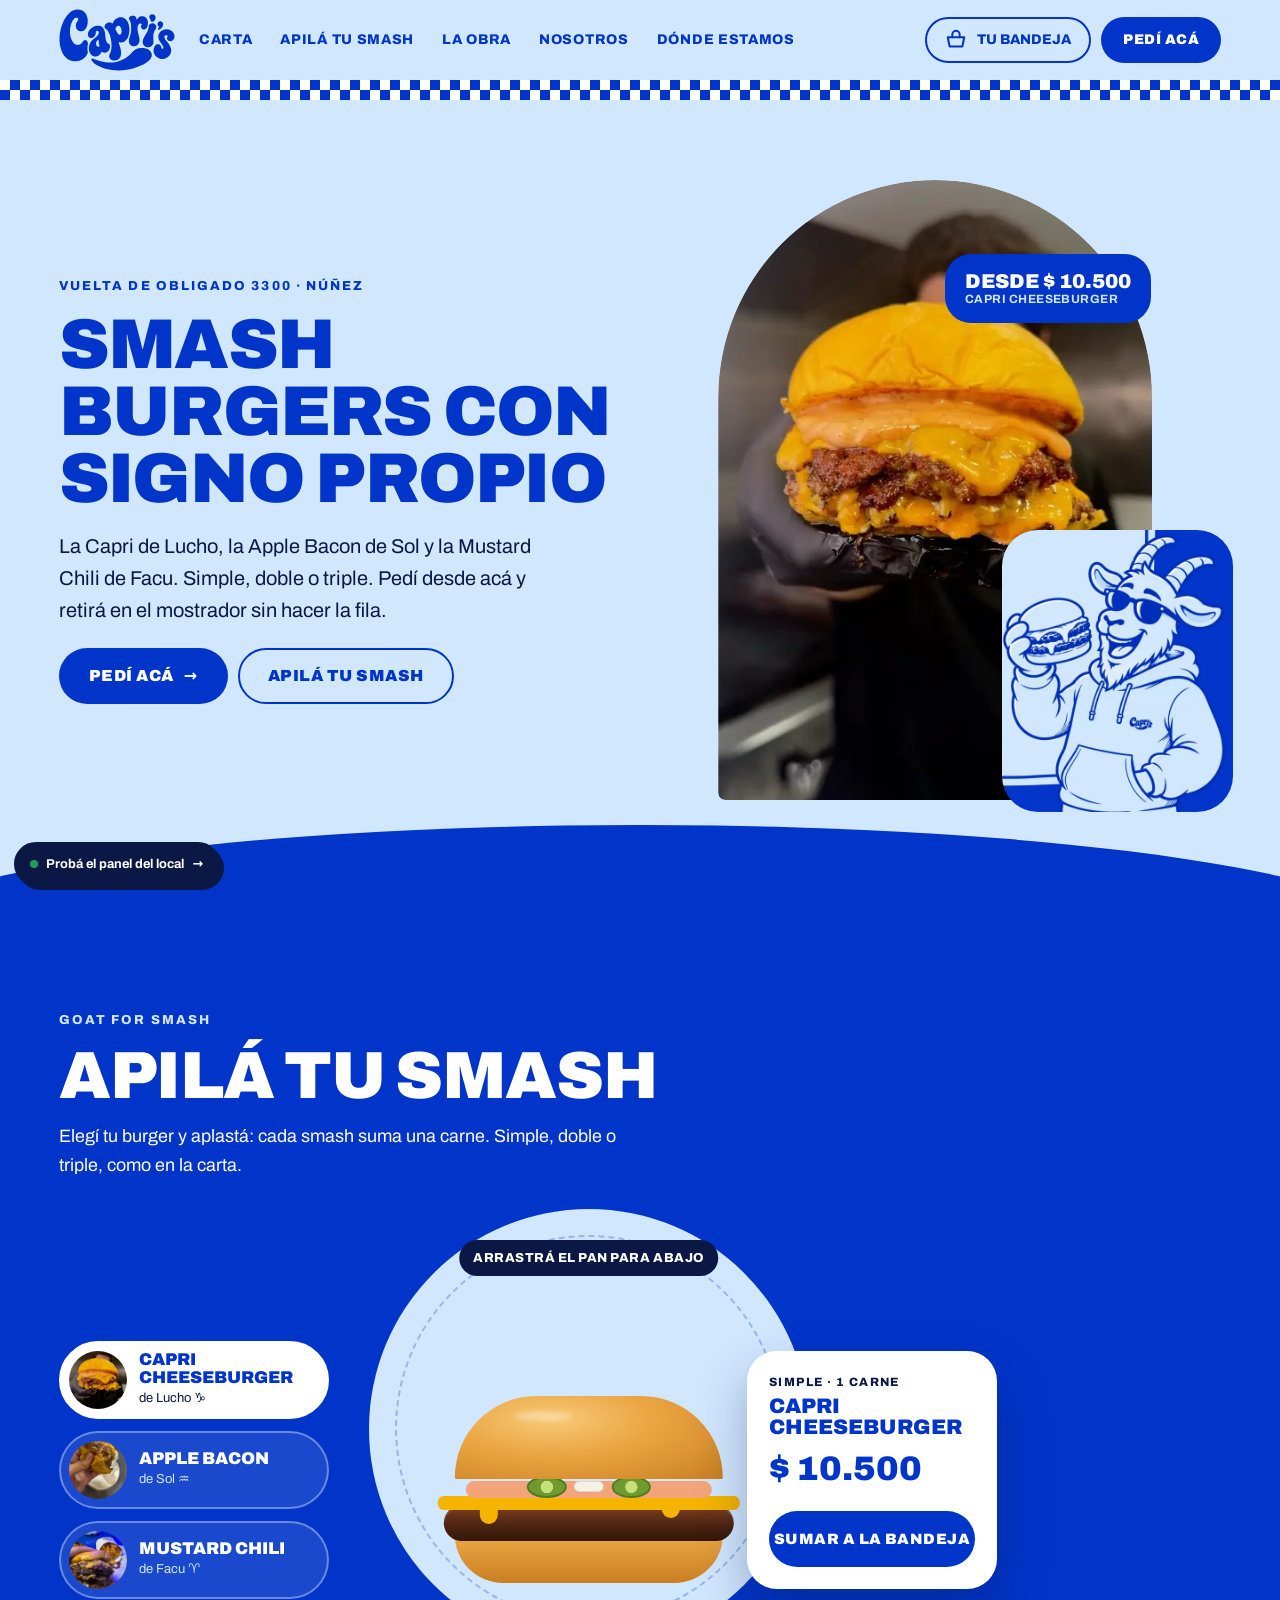
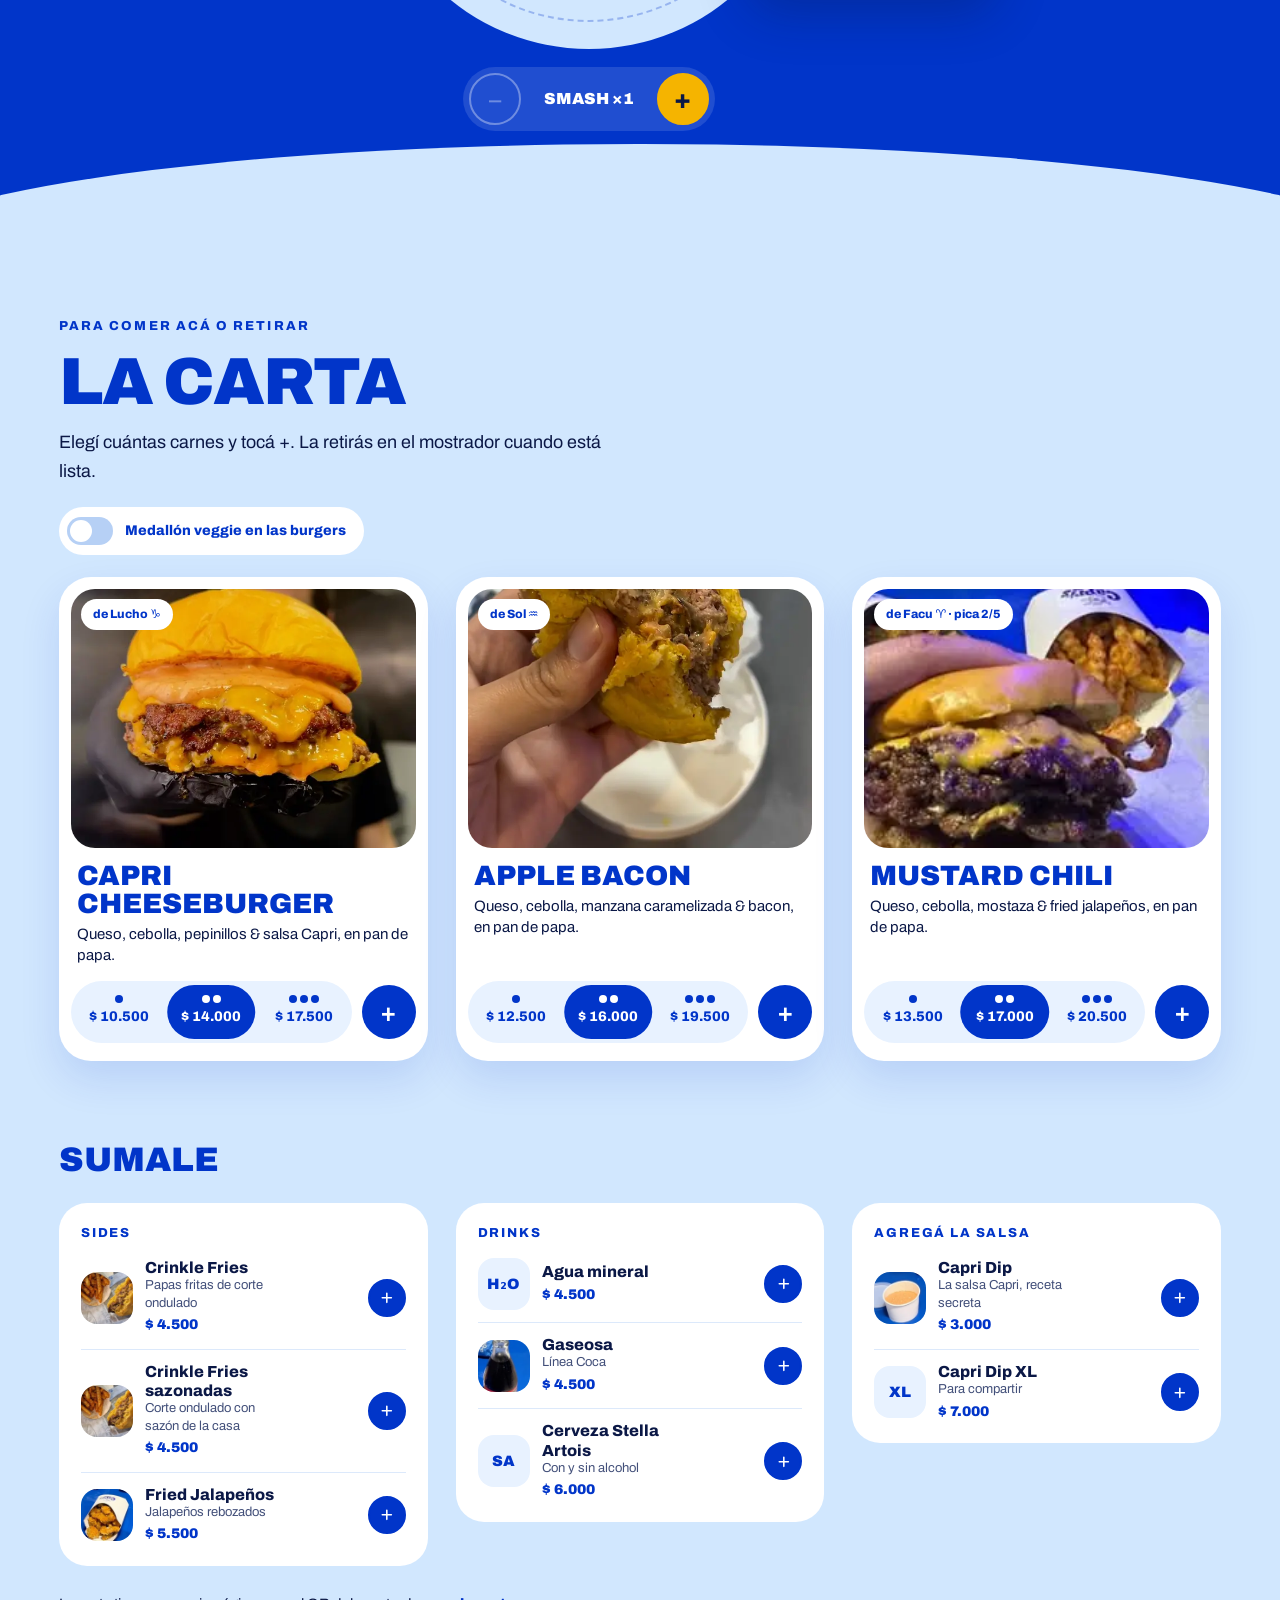
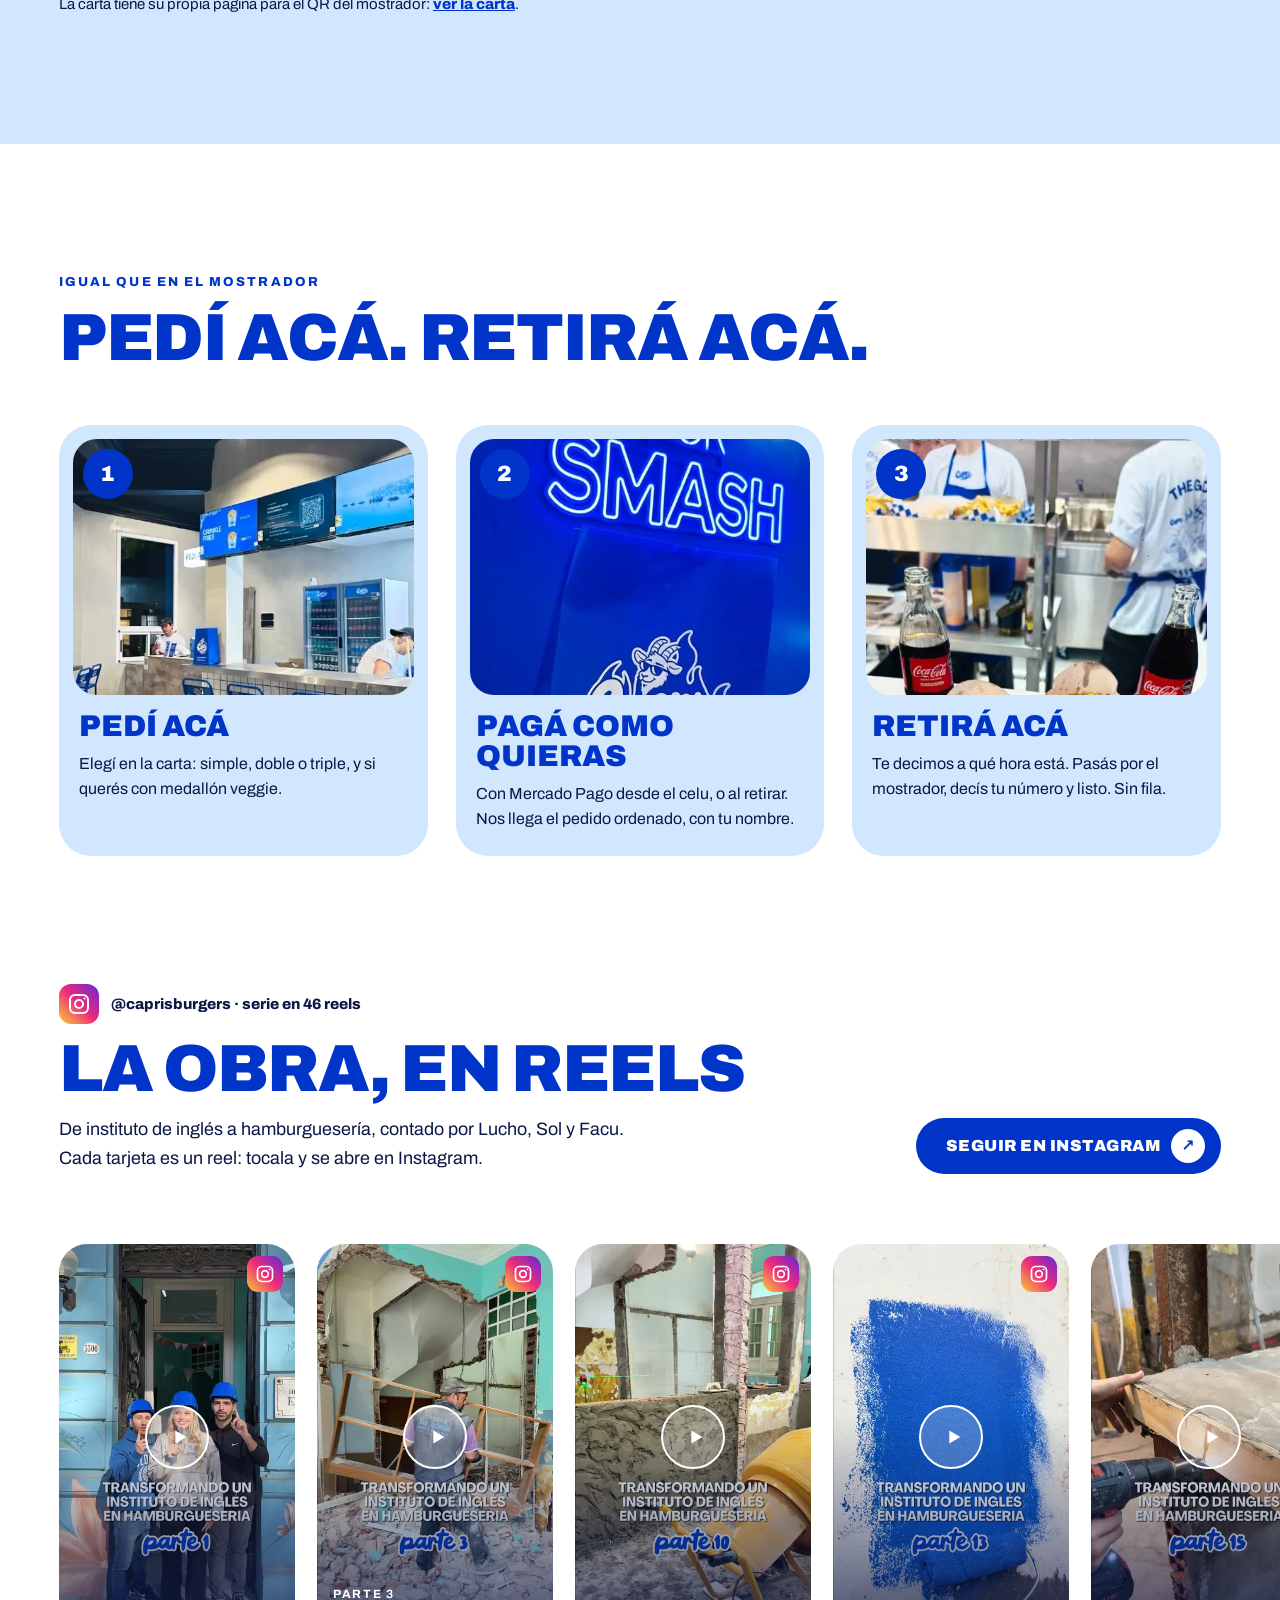
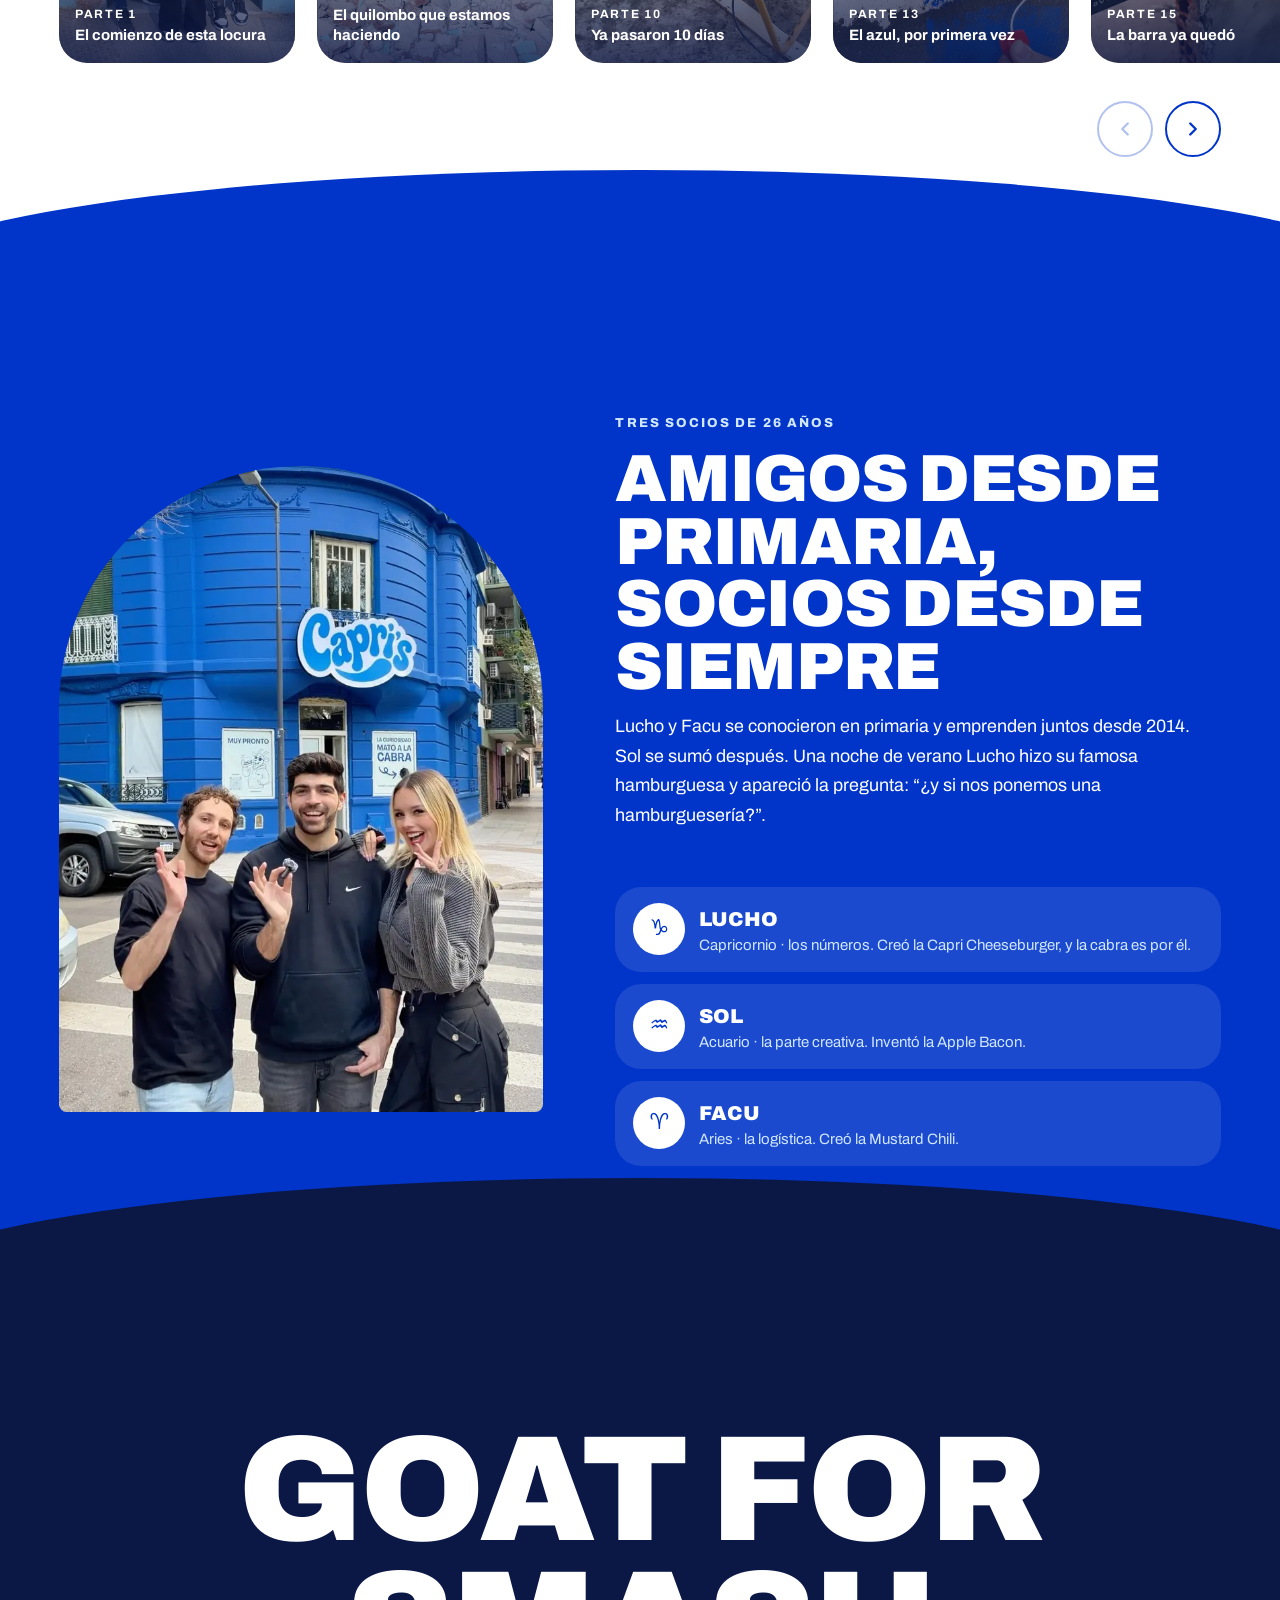
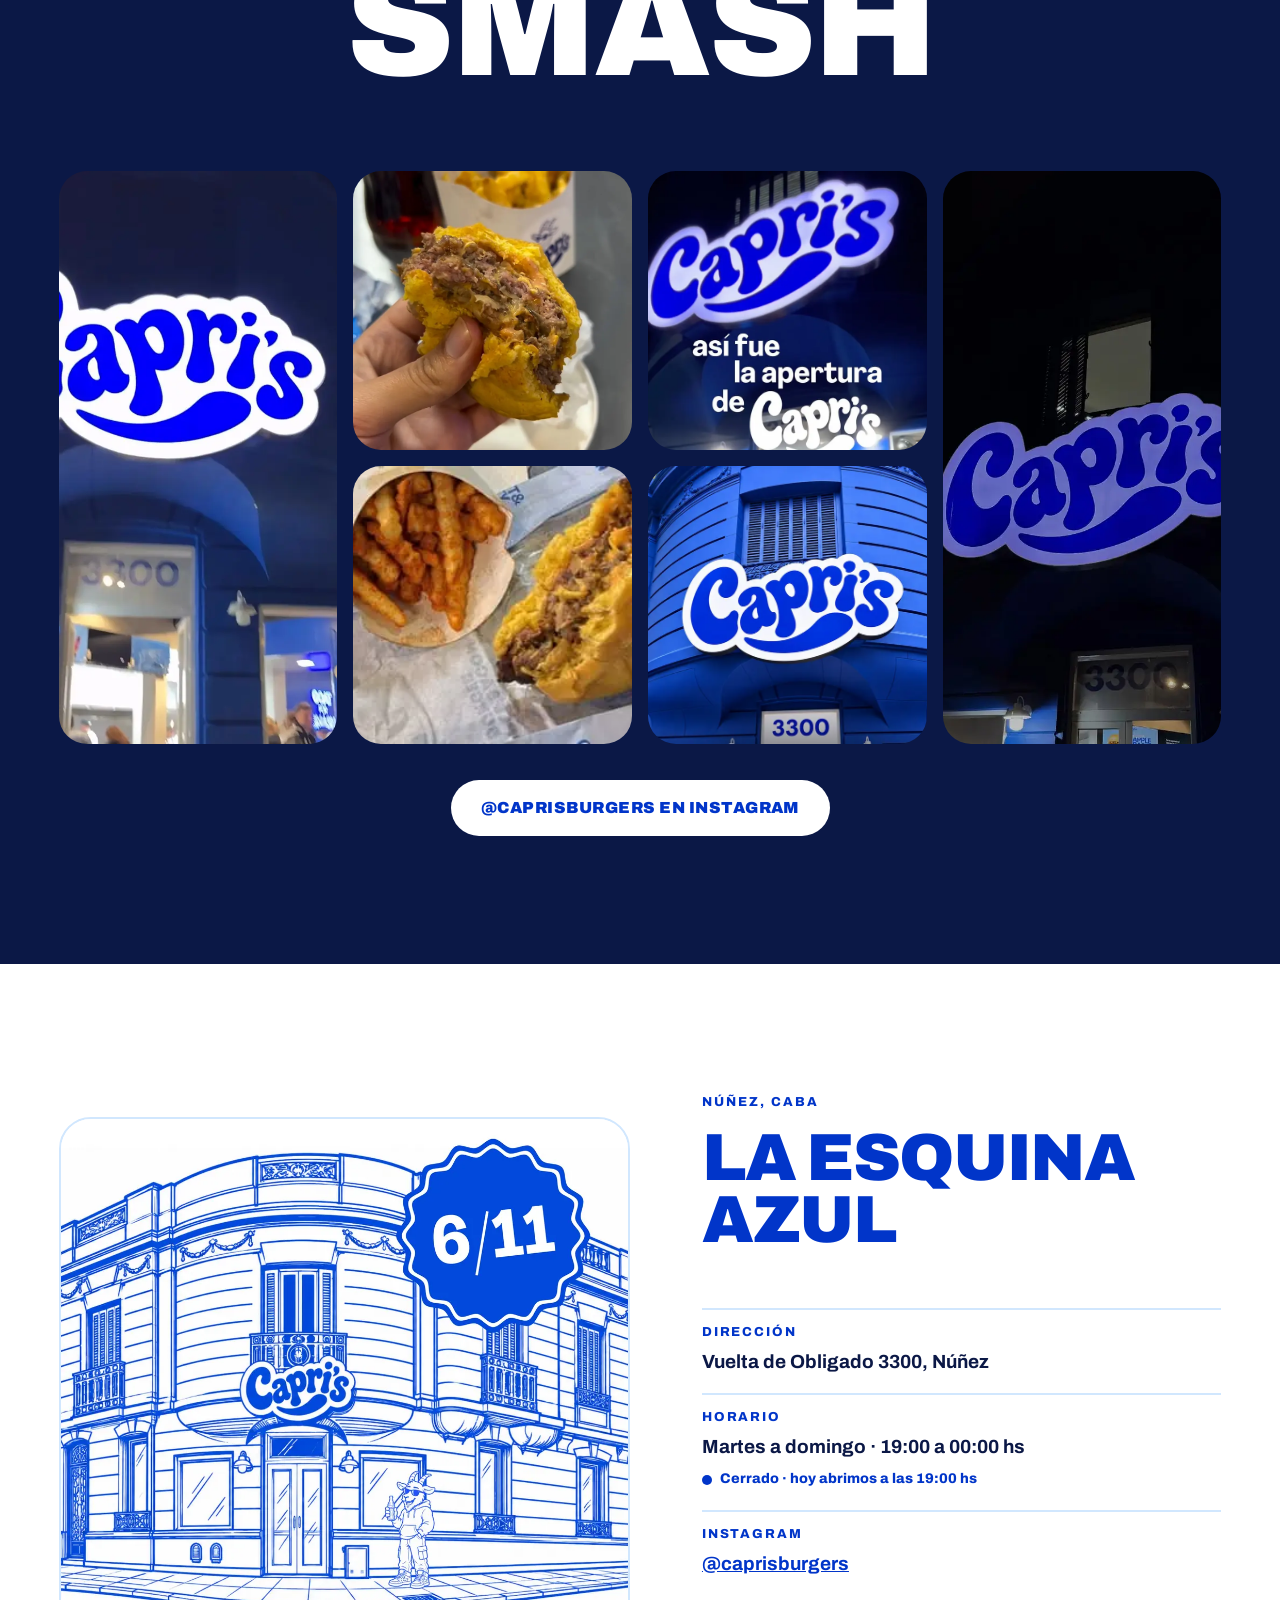
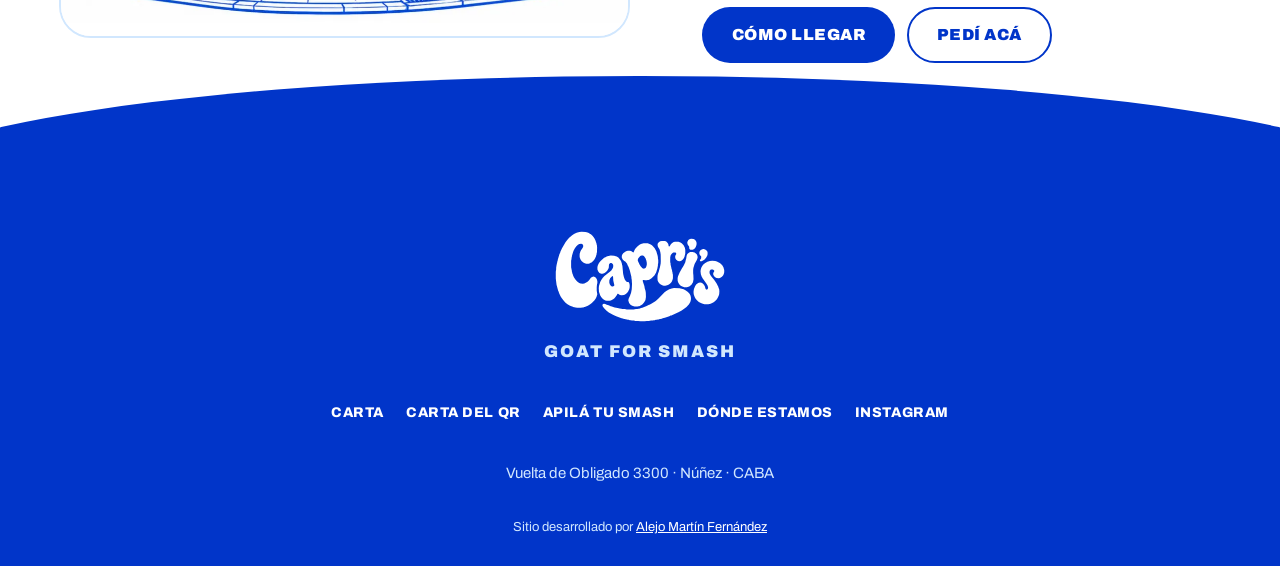
==== commit 966f46f9: "v2: intro telón, movimiento smooth, Apilá tu smash, carta visual y reels de la obra Co-Authored-By: " ====
--- a/index.html
+++ b/index.html
@@ -4,12 +4,12 @@
 <meta charset="utf-8">
 <meta name="viewport" content="width=device-width, initial-scale=1, viewport-fit=cover">
 <title>Capri's Burgers · Smash burgers en Núñez</title>
-<meta name="description" content="La carta de Capri's, la rueda del zodíaco y tu pedido para retirar en Vuelta de Obligado 3300, Núñez. Pedí acá, retirá acá.">
+<meta name="description" content="La carta de Capri's, smash burgers simple, doble o triple, y tu pedido para retirar en Vuelta de Obligado 3300, Núñez. Pedí acá, retirá acá.">
 <meta property="og:type" content="website">
 <meta property="og:site_name" content="Capri's Burgers">
 <meta property="og:url" content="https://capris-burgers.vercel.app/">
-<meta property="og:title" content="Capri's Burgers · ¿Qué burger sos según tu signo?">
-<meta property="og:description" content="La carta de Capri's, la rueda del zodíaco y tu pedido para retirar en Núñez.">
+<meta property="og:title" content="Capri's Burgers · Smash burgers en Núñez">
+<meta property="og:description" content="La carta de Capri's, apilá tu smash y pedí para retirar en Vuelta de Obligado 3300, Núñez.">
 <meta property="og:image" content="https://capris-burgers.vercel.app/img/og.jpg?v=1">
 <meta property="og:image:width" content="1200">
 <meta property="og:image:height" content="630">
@@ -28,16 +28,17 @@
 <link rel="stylesheet" href="css/fuentes.css?v=1">
 <link rel="preload" as="image" href="img/h/burger-arco-m.webp" imagesrcset="img/h/burger-arco-m.webp 520w, img/h/burger-arco.webp 720w" imagesizes="(min-width: 1100px) 420px, 70vw">
 <link rel="stylesheet" href="kit/kit.css?v=1">
-<link rel="stylesheet" href="css/capris.css?v=1">
+<link rel="stylesheet" href="css/capris.css?v=2">
 </head>
 <body>
 
 <div class="intro" aria-hidden="true">
-  <div class="intro__cinta"></div>
-  <img class="intro__logo" src="img/logo-blanco.svg" alt="" width="441" height="235">
-  <p class="intro__neon">Goat<br>for<br>smash</p>
-  <div class="intro__persiana"></div>
+  <div class="intro__in">
+    <span class="intro__mask"><img class="intro__logo" src="img/logo-blanco.svg" alt="" width="441" height="235"></span>
+    <p class="intro__txt">Núñez · Smash burgers</p>
+  </div>
 </div>
+<div class="cursor" aria-hidden="true"><span class="cursor__t"></span></div>
 
 <a class="saltar" href="#carta">Ir a la carta</a>
 
@@ -45,14 +46,14 @@
   <div class="top__in">
     <a class="marca" href="#inicio" aria-label="Capri's Burgers, inicio"><img src="img/logo-azul.svg" alt="" width="441" height="235"></a>
     <nav class="nav" aria-label="Secciones">
-      <a href="#carta">Carta</a><a href="#rueda">Tu signo</a><a href="#obra">La obra</a><a href="#nosotros">Nosotros</a><a href="#donde">Dónde estamos</a>
+      <a href="#carta">Carta</a><a href="#smash">Apilá tu smash</a><a href="#obra">La obra</a><a href="#nosotros">Nosotros</a><a href="#donde">Dónde estamos</a>
     </nav>
     <div class="top__acc">
       <button type="button" class="top__carro" data-kit-open="carrito" data-kit-target aria-label="Ver tu bandeja">
         <svg viewBox="0 0 24 24" aria-hidden="true"><path d="M3 9h18l-2 10H5L3 9z"/><path d="M8 9V6a4 4 0 0 1 8 0v3"/></svg>
         <span class="solo-d">Tu bandeja</span><b class="top__n" hidden>0</b>
       </button>
-      <a class="top__cta solo-d" href="#carta">Pedí acá</a>
+      <a class="top__cta solo-d mag" href="#carta"><span>Pedí acá</span></a>
       <button type="button" class="top__menu" aria-label="Abrir menú" aria-expanded="false" aria-controls="menu-m">
         <svg viewBox="0 0 24 24" aria-hidden="true"><path d="M4 7h16M4 12h16M4 17h16"/></svg>
       </button>
@@ -62,7 +63,7 @@
 
 <div class="menu-m" id="menu-m" hidden>
   <nav aria-label="Menú">
-    <a href="#carta">Carta</a><a href="#rueda">Tu signo</a><a href="#como">Cómo pedir</a><a href="#obra">La obra</a><a href="#nosotros">Nosotros</a><a href="#donde">Dónde estamos</a>
+    <a href="#carta">Carta</a><a href="#smash">Apilá tu smash</a><a href="#como">Cómo pedir</a><a href="#obra">La obra</a><a href="#nosotros">Nosotros</a><a href="#donde">Dónde estamos</a>
   </nav>
   <p class="menu-m__pie">Vuelta de Obligado 3300 · Núñez</p>
 </div>
@@ -80,14 +81,14 @@
           <span class="linea"><span>burgers con</span></span>
           <span class="linea"><span>signo propio</span></span>
         </h1>
-        <p class="hero__d">La Capri de Lucho ♑︎, la Apple Bacon de Sol ♒︎ y la Mustard Chili que pica. Simple, doble o triple. Pedí desde acá y retirá en el mostrador sin hacer la fila.</p>
+        <p class="hero__d">La Capri de Lucho, la Apple Bacon de Sol y la Mustard Chili de Facu. Simple, doble o triple. Pedí desde acá y retirá en el mostrador sin hacer la fila.</p>
         <div class="hero__ctas">
-          <a class="btn btn--azul" href="#carta">Pedí acá <span aria-hidden="true">→</span></a>
-          <a class="btn btn--linea" href="#rueda">¿Qué burger sos?</a>
+          <a class="btn btn--azul mag" href="#carta" data-cur="Carta"><span>Pedí acá <span aria-hidden="true">→</span></span></a>
+          <a class="btn btn--linea mag" href="#smash"><span>Apilá tu smash</span></a>
         </div>
       </div>
       <div class="hero__fig">
-        <figure class="arco">
+        <figure class="arco" data-cur="Ver">
           <img src="img/h/burger-arco-m.webp" srcset="img/h/burger-arco-m.webp 520w, img/h/burger-arco.webp 720w" sizes="(min-width: 1100px) 420px, 70vw" width="720" height="1280" alt="Capri Cheeseburger doble con cheddar derretido" fetchpriority="high" decoding="async">
         </figure>
         <span class="hero__sello"><b data-precio-desde="capri-cheeseburger">Desde $10.500</b><small>Capri Cheeseburger</small></span>
@@ -97,104 +98,69 @@
     <div class="damero" aria-hidden="true"></div>
   </section>
 
-  <!-- RUEDA -->
-  <section class="rueda-sec" id="rueda" aria-labelledby="rueda-t">
+  <!-- SMASH -->
+  <section class="smash" id="smash" aria-labelledby="smash-t">
+    <div class="curva" data-curva aria-hidden="true"></div>
     <div class="cont">
       <header class="sec-cab sec-cab--claro rv">
-        <p class="kicker">Capri's viene de Capricornio</p>
-        <h2 class="sec-t" id="rueda-t">¿Qué burger sos?</h2>
-        <p class="sec-d">Cada burger nació del signo de uno de los fundadores. Girá la rueda (o tocá tu signo) y la cabra te dice cuál es la tuya.</p>
+        <p class="kicker">Goat for smash</p>
+        <h2 class="sec-t" id="smash-t">Apilá tu smash</h2>
+        <p class="sec-d">Elegí tu burger y aplastá: cada smash suma una carne. Simple, doble o triple, como en la carta.</p>
       </header>
-
-      <div class="rueda-wrap rv">
-        <div class="rueda" data-rueda>
-          <div class="rueda__fondo" aria-hidden="true"></div>
-          <div class="rueda__aro" data-aro></div>
-          <div class="rueda__aguja" aria-hidden="true"><svg viewBox="0 0 60 44"><path d="M30 44 L18 18 C14 10 6 6 2 8 C8 2 18 2 24 10 L30 18 L36 10 C42 2 52 2 58 8 C54 6 46 10 42 18 Z"/></svg></div>
-          <div class="rueda__centro" data-centro aria-live="polite">
-            <div class="rc rc--inv" data-rc-inv>
-              <img src="img/logo-azul.svg" alt="" width="441" height="235" class="rc__logo">
-              <p class="rc__inv-t">Girá y encontrá tu burger</p>
-              <p class="rc__inv-d">Arrastrá la rueda o tocá tu signo</p>
-            </div>
-            <div class="rc rc--burger" data-rc-burger hidden>
-              <img class="rc__foto" data-rc-foto src="img/p/capri.webp" width="600" height="600" alt="">
-              <p class="rc__signo" data-rc-signo>♑︎ Capricornio · tierra</p>
-              <h3 class="rc__n" data-rc-nombre>Capri Cheeseburger</h3>
-              <p class="rc__d" data-rc-desc>La de Lucho: pepinillos y salsa Capri.</p>
-              <div class="rc__ctl solo-d">
-                <div class="rc__tam" role="radiogroup" aria-label="Tamaño" data-tam></div>
-                <button type="button" class="rc__sumar" data-rc-sumar><span data-rc-precio>$14.000</span> · A la bandeja +</button>
-              </div>
-            </div>
+      <div class="sm rv">
+        <div class="sm__elige" role="radiogroup" aria-label="Elegí tu burger" data-sm-elige></div>
+        <div class="sm__escena">
+          <div class="sm__plato" data-sm-plato data-cur="Aplastá">
+            <div class="sm__pila" data-sm-pila></div>
+            <p class="sm__hint" data-sm-hint><span>Arrastrá el pan para abajo</span></p>
           </div>
-        </div>
-        <div class="rueda__bandeja solo-m" aria-label="Tamaño y sumar">
-          <div class="rc__tam" role="radiogroup" aria-label="Tamaño" data-tam></div>
-          <button type="button" class="rc__mas" data-rc-sumar aria-label="Sumar a la bandeja"><span aria-hidden="true">+</span></button>
-        </div>
-        <ul class="rueda__leyenda" aria-label="Cada elemento, una burger">
-          <li><b>Tierra</b> ♉︎ ♍︎ ♑︎ <span>Capri Cheeseburger</span></li>
-          <li><b>Aire</b> ♊︎ ♎︎ ♒︎ <span>Apple Bacon</span></li>
-          <li><b>Fuego</b> ♈︎ ♌︎ ♐︎ <span>Mustard Chili</span></li>
-          <li><b>Agua</b> ♋︎ ♏︎ ♓︎ <span>Capri con medallón veggie</span></li>
-        </ul>
+          <div class="sm__ctl">
+            <button type="button" class="sm__b" data-sm-menos aria-label="Una carne menos">−</button>
+            <span class="sm__n" data-sm-n aria-live="polite">Smash ×1</span>
+            <button type="button" class="sm__b sm__b--mas" data-sm-mas aria-label="Una carne más (smash)">+</button>
+          </div>
+          <div class="sm__card" data-sm-card>
+            <p class="sm__tam" data-sm-tam>Simple · 1 carne</p>
+            <h3 class="sm__nom" data-sm-nom>Capri Cheeseburger</h3>
+            <p class="sm__pre" data-sm-pre>$10.500</p>
+            <button type="button" class="btn btn--azul sm__sumar mag" data-sm-sumar><span>Sumar a la bandeja</span></button>
+          </div>
+        </div>
       </div>
     </div>
   </section>
 
   <!-- CARTA -->
   <section class="carta" id="carta" aria-labelledby="carta-t">
-    <div class="damero damero--top" aria-hidden="true"></div>
+    <div class="curva curva--celeste" data-curva aria-hidden="true"></div>
     <div class="cont">
       <header class="sec-cab rv">
         <p class="kicker">Para comer acá o retirar</p>
         <h2 class="sec-t" id="carta-t">La carta</h2>
-        <p class="sec-d">Tocá el precio del tamaño que querés y va directo a tu bandeja. La retirás en el mostrador cuando está lista.</p>
+        <p class="sec-d">Elegí cuántas carnes y tocá +. La retirás en el mostrador cuando está lista.</p>
       </header>
 
-      <div class="carta__tabs solo-m" role="tablist" aria-label="Secciones de la carta">
-        <button type="button" role="tab" class="ctab is-on" aria-selected="true" data-g="burgers">Burgers</button>
-        <button type="button" role="tab" class="ctab" aria-selected="false" data-g="sides">Sides</button>
-        <button type="button" role="tab" class="ctab" aria-selected="false" data-g="drinks">Drinks</button>
-        <button type="button" role="tab" class="ctab" aria-selected="false" data-g="dips">Salsas</button>
-      </div>
-
-      <div class="carta__grid">
-        <div class="carta__top">
-        <div class="carta__grupo carta__grupo--burgers is-on" data-grupo="burgers">
-          <div class="ccab">
-            <h3 class="ccab__t">Burgers</h3><span class="ccab__l" aria-hidden="true"></span>
-            <span class="ccab__col solo-d">Simple</span><span class="ccab__col solo-d">Doble</span><span class="ccab__col solo-d">Triple</span>
-          </div>
-          <div data-kit="carta" data-kit-categorias="burgers" id="carta-burgers"></div>
-          <label class="veggie"><input type="checkbox" data-veggie> <span>Reemplazá la carne por un medallón veggie</span></label>
-        </div>
-        <aside class="carta__foto solo-d" aria-hidden="true">
-          <figure class="arco arco--chico"><img data-cfoto src="img/p/capri.webp" width="600" height="600" alt="" loading="lazy" decoding="async"></figure>
-          <p data-cfoto-n>Capri Cheeseburger</p>
-        </aside>
-        </div>
-
-        <div class="carta__otros">
-          <div class="carta__cabra solo-d" aria-hidden="true"><img src="img/cabra-m.webp" width="520" height="634" alt="" loading="lazy" decoding="async"></div>
-          <div class="carta__grupo" data-grupo="sides">
-            <div class="ccab"><h3 class="ccab__t">Sides</h3><span class="ccab__l" aria-hidden="true"></span></div>
-            <div data-kit="carta" data-kit-categorias="sides" id="carta-sides"></div>
-          </div>
-          <div class="carta__grupo" data-grupo="drinks">
-            <div class="ccab"><h3 class="ccab__t">Drinks</h3><span class="ccab__l" aria-hidden="true"></span></div>
-            <div data-kit="carta" data-kit-categorias="drinks" id="carta-drinks"></div>
-          </div>
-          <div class="carta__grupo" data-grupo="dips">
-            <div class="ccab"><h3 class="ccab__t">Agregá la salsa</h3><span class="ccab__l" aria-hidden="true"></span></div>
-            <div data-kit="carta" data-kit-categorias="dips" id="carta-dips"></div>
-          </div>
+      <div class="carta__barra">
+        <label class="switch"><input type="checkbox" data-veggie role="switch"><span class="switch__t" aria-hidden="true"></span><span>Medallón veggie en las burgers</span></label>
+      </div>
+      <div data-kit="carta" data-kit-categorias="burgers" id="carta-burgers" class="cb"></div>
+      <div class="cb__dots solo-m" data-cb-dots aria-hidden="true"></div>
+
+      <div class="sumale">
+        <h3 class="sumale__t">Sumale</h3>
+        <div class="sumale__tabs solo-m" role="tablist" aria-label="Sides, drinks y salsas">
+          <button type="button" role="tab" class="ctab is-on" aria-selected="true" data-g="sides">Sides</button>
+          <button type="button" role="tab" class="ctab" aria-selected="false" data-g="drinks">Drinks</button>
+          <button type="button" role="tab" class="ctab" aria-selected="false" data-g="dips">Salsas</button>
+        </div>
+        <div class="sumale__grid">
+          <div class="sg is-on" data-grupo="sides"><p class="sg__t">Sides</p><div data-kit="carta" data-kit-categorias="sides" id="carta-sides"></div></div>
+          <div class="sg" data-grupo="drinks"><p class="sg__t">Drinks</p><div data-kit="carta" data-kit-categorias="drinks" id="carta-drinks"></div></div>
+          <div class="sg" data-grupo="dips"><p class="sg__t">Agregá la salsa</p><div data-kit="carta" data-kit-categorias="dips" id="carta-dips"></div></div>
         </div>
       </div>
       <p class="carta__pie">La carta tiene su propia página para el QR del mostrador: <a href="carta/">ver la carta</a>.</p>
     </div>
-    <div class="damero" aria-hidden="true"></div>
   </section>
 
   <!-- COMO -->
@@ -209,7 +175,7 @@
           <figure class="paso__f"><img src="img/g/interior.webp" width="540" height="820" alt="La barra de Capri's con las pantallas del menú" loading="lazy" decoding="async"></figure>
           <span class="paso__n">1</span>
           <h3 class="paso__t">Pedí acá</h3>
-          <p class="paso__d">Elegí en la carta o en la rueda: simple, doble o triple, y si querés con medallón veggie.</p>
+          <p class="paso__d">Elegí en la carta: simple, doble o triple, y si querés con medallón veggie.</p>
         </li>
         <li class="paso rv">
           <figure class="paso__f"><img src="img/g/bolsa.webp" width="480" height="853" alt="Bolsa azul de Capri's bajo el neón GOAT FOR SMASH" loading="lazy" decoding="async"></figure>
@@ -229,32 +195,35 @@
 
   <!-- OBRA -->
   <section class="obra" id="obra" aria-labelledby="obra-t">
-    <div class="cont">
+    <div class="cont obra__cab">
       <header class="sec-cab rv">
-        <p class="kicker">46 partes en Instagram</p>
-        <h2 class="sec-t" id="obra-t">De instituto de inglés a hamburguesería</h2>
-        <p class="sec-d">Lucho, Sol y Facu hicieron la obra con sus manos y la contaron paso a paso. Deslizá para ver cómo la esquina se volvió azul.</p>
+        <p class="obra__ig"><span class="ig-badge"><svg viewBox="0 0 24 24" aria-hidden="true"><rect x="3" y="3" width="18" height="18" rx="5"/><circle cx="12" cy="12" r="4"/><circle cx="17.5" cy="6.5" r="1.1" class="f"/></svg></span>@caprisburgers · serie en 46 reels</p>
+        <h2 class="sec-t" id="obra-t">La obra, en reels</h2>
+        <p class="sec-d">De instituto de inglés a hamburguesería, contado por Lucho, Sol y Facu. Cada tarjeta es un reel: tocala y se abre en Instagram.</p>
       </header>
-    </div>
-    <div class="obra__pista" data-pista tabindex="0" aria-label="Fotos de la obra, deslizá para ver más">
-      <figure class="obra__c"><img src="img/obra/057.webp" width="480" height="444" alt="Los tres socios con cascos en la puerta del instituto" loading="lazy" decoding="async"><figcaption><b>Parte 1</b> Bienvenidos al comienzo de esta locura</figcaption></figure>
-      <figure class="obra__c"><img src="img/obra/055.webp" width="480" height="444" alt="Escombros de la demolición" loading="lazy" decoding="async"><figcaption><b>Parte 3</b> El quilombo que estamos haciendo</figcaption></figure>
-      <figure class="obra__c"><img src="img/obra/048.webp" width="480" height="444" alt="Paredes revocadas" loading="lazy" decoding="async"><figcaption><b>Parte 10</b> Ya pasaron 10 días</figcaption></figure>
-      <figure class="obra__c"><img src="img/obra/045.webp" width="480" height="444" alt="Prueba de pintura azul en la pared" loading="lazy" decoding="async"><figcaption><b>Parte 13</b> El azul, por primera vez</figcaption></figure>
-      <figure class="obra__c"><img src="img/obra/043.webp" width="480" height="444" alt="La barra en construcción" loading="lazy" decoding="async"><figcaption><b>Parte 15</b> La barra ya quedó</figcaption></figure>
-      <figure class="obra__c"><img src="img/obra/034.webp" width="480" height="444" alt="El frente abierto para que entre luz" loading="lazy" decoding="async"><figcaption><b>Parte 24</b> Por qué Capri's</figcaption></figure>
-      <figure class="obra__c"><img src="img/obra/023.webp" width="480" height="444" alt="Silla azul con el logo de Capri's" loading="lazy" decoding="async"><figcaption><b>Parte 35</b> Algo para los curiosos</figcaption></figure>
-      <figure class="obra__c"><img src="img/obra/005.webp" width="480" height="444" alt="Las pantallas del menú sobre la barra" loading="lazy" decoding="async"><figcaption><b>Parte 46</b> Ya tenemos las pantallas del menú</figcaption></figure>
-      <figure class="obra__c obra__c--fin"><img src="img/fachada-dia-m.webp" width="800" height="593" alt="La esquina terminada, azul, con el letrero de Capri's" loading="lazy" decoding="async"><figcaption><b>6/11</b> Abrimos</figcaption></figure>
+      <a class="btn btn--azul btn--ig mag rv" href="https://www.instagram.com/caprisburgers/" target="_blank" rel="noopener"><span>Seguir en Instagram <i aria-hidden="true">↗</i></span></a>
+    </div>
+    <div class="obra__pista" data-pista tabindex="0" aria-label="Reels de la obra, deslizá para ver más">
+      <a class="reel" href="https://www.instagram.com/reel/Dbg3KVQB_sa/" target="_blank" rel="noopener" data-cur="Play"><img src="img/obra/r057.webp" width="400" height="711" alt="Reel Parte 1: El comienzo de esta locura" loading="lazy" decoding="async"><span class="reel__ig"><svg viewBox="0 0 24 24" aria-hidden="true"><rect x="3" y="3" width="18" height="18" rx="5"/><circle cx="12" cy="12" r="4"/><circle cx="17.5" cy="6.5" r="1.1" class="f"/></svg></span><span class="reel__play"><svg viewBox="0 0 24 24" aria-hidden="true"><path d="M8 5l12 7-12 7z"/></svg></span><span class="reel__cap"><b>Parte 1</b><span>El comienzo de esta locura</span><em>Ver en Instagram ↗</em></span></a>
+      <a class="reel" href="https://www.instagram.com/reel/DbmA2VEB6_j/" target="_blank" rel="noopener" data-cur="Play"><img src="img/obra/r055.webp" width="400" height="711" alt="Reel Parte 3: El quilombo que estamos haciendo" loading="lazy" decoding="async"><span class="reel__ig"><svg viewBox="0 0 24 24" aria-hidden="true"><rect x="3" y="3" width="18" height="18" rx="5"/><circle cx="12" cy="12" r="4"/><circle cx="17.5" cy="6.5" r="1.1" class="f"/></svg></span><span class="reel__play"><svg viewBox="0 0 24 24" aria-hidden="true"><path d="M8 5l12 7-12 7z"/></svg></span><span class="reel__cap"><b>Parte 3</b><span>El quilombo que estamos haciendo</span><em>Ver en Instagram ↗</em></span></a>
+      <a class="reel" href="https://www.instagram.com/reel/Db4QWt-B7Nc/" target="_blank" rel="noopener" data-cur="Play"><img src="img/obra/r048.webp" width="400" height="711" alt="Reel Parte 10: Ya pasaron 10 días" loading="lazy" decoding="async"><span class="reel__ig"><svg viewBox="0 0 24 24" aria-hidden="true"><rect x="3" y="3" width="18" height="18" rx="5"/><circle cx="12" cy="12" r="4"/><circle cx="17.5" cy="6.5" r="1.1" class="f"/></svg></span><span class="reel__play"><svg viewBox="0 0 24 24" aria-hidden="true"><path d="M8 5l12 7-12 7z"/></svg></span><span class="reel__cap"><b>Parte 10</b><span>Ya pasaron 10 días</span><em>Ver en Instagram ↗</em></span></a>
+      <a class="reel" href="https://www.instagram.com/reel/DcAGXnOJaD9/" target="_blank" rel="noopener" data-cur="Play"><img src="img/obra/r045.webp" width="400" height="711" alt="Reel Parte 13: El azul, por primera vez" loading="lazy" decoding="async"><span class="reel__ig"><svg viewBox="0 0 24 24" aria-hidden="true"><rect x="3" y="3" width="18" height="18" rx="5"/><circle cx="12" cy="12" r="4"/><circle cx="17.5" cy="6.5" r="1.1" class="f"/></svg></span><span class="reel__play"><svg viewBox="0 0 24 24" aria-hidden="true"><path d="M8 5l12 7-12 7z"/></svg></span><span class="reel__cap"><b>Parte 13</b><span>El azul, por primera vez</span><em>Ver en Instagram ↗</em></span></a>
+      <a class="reel" href="https://www.instagram.com/reel/DcFErQyNhC8/" target="_blank" rel="noopener" data-cur="Play"><img src="img/obra/r043.webp" width="400" height="711" alt="Reel Parte 15: La barra ya quedó" loading="lazy" decoding="async"><span class="reel__ig"><svg viewBox="0 0 24 24" aria-hidden="true"><rect x="3" y="3" width="18" height="18" rx="5"/><circle cx="12" cy="12" r="4"/><circle cx="17.5" cy="6.5" r="1.1" class="f"/></svg></span><span class="reel__play"><svg viewBox="0 0 24 24" aria-hidden="true"><path d="M8 5l12 7-12 7z"/></svg></span><span class="reel__cap"><b>Parte 15</b><span>La barra ya quedó</span><em>Ver en Instagram ↗</em></span></a>
+      <a class="reel" href="https://www.instagram.com/reel/DccQY5BR7Ke/" target="_blank" rel="noopener" data-cur="Play"><img src="img/obra/r034.webp" width="400" height="711" alt="Reel Parte 24: Por qué Capri's" loading="lazy" decoding="async"><span class="reel__ig"><svg viewBox="0 0 24 24" aria-hidden="true"><rect x="3" y="3" width="18" height="18" rx="5"/><circle cx="12" cy="12" r="4"/><circle cx="17.5" cy="6.5" r="1.1" class="f"/></svg></span><span class="reel__play"><svg viewBox="0 0 24 24" aria-hidden="true"><path d="M8 5l12 7-12 7z"/></svg></span><span class="reel__cap"><b>Parte 24</b><span>Por qué Capri's</span><em>Ver en Instagram ↗</em></span></a>
+      <a class="reel" href="https://www.instagram.com/reel/DdXWOU0MLmw/" target="_blank" rel="noopener" data-cur="Play"><img src="img/obra/r023.webp" width="400" height="711" alt="Reel Parte 35: Algo para los curiosos" loading="lazy" decoding="async"><span class="reel__ig"><svg viewBox="0 0 24 24" aria-hidden="true"><rect x="3" y="3" width="18" height="18" rx="5"/><circle cx="12" cy="12" r="4"/><circle cx="17.5" cy="6.5" r="1.1" class="f"/></svg></span><span class="reel__play"><svg viewBox="0 0 24 24" aria-hidden="true"><path d="M8 5l12 7-12 7z"/></svg></span><span class="reel__cap"><b>Parte 35</b><span>Algo para los curiosos</span><em>Ver en Instagram ↗</em></span></a>
+      <a class="reel" href="https://www.instagram.com/reel/DfSt-wrBO4h/" target="_blank" rel="noopener" data-cur="Play"><img src="img/obra/r005.webp" width="400" height="711" alt="Reel Parte 46: Las pantallas del menú" loading="lazy" decoding="async"><span class="reel__ig"><svg viewBox="0 0 24 24" aria-hidden="true"><rect x="3" y="3" width="18" height="18" rx="5"/><circle cx="12" cy="12" r="4"/><circle cx="17.5" cy="6.5" r="1.1" class="f"/></svg></span><span class="reel__play"><svg viewBox="0 0 24 24" aria-hidden="true"><path d="M8 5l12 7-12 7z"/></svg></span><span class="reel__cap"><b>Parte 46</b><span>Las pantallas del menú</span><em>Ver en Instagram ↗</em></span></a>
+      <a class="reel" href="https://www.instagram.com/reel/Dfc-q_HBgcy/" target="_blank" rel="noopener" data-cur="Play"><img src="img/obra/rapertura.webp" width="400" height="711" alt="Reel 6/11 · Final: Así fue la apertura" loading="lazy" decoding="async"><span class="reel__ig"><svg viewBox="0 0 24 24" aria-hidden="true"><rect x="3" y="3" width="18" height="18" rx="5"/><circle cx="12" cy="12" r="4"/><circle cx="17.5" cy="6.5" r="1.1" class="f"/></svg></span><span class="reel__play"><svg viewBox="0 0 24 24" aria-hidden="true"><path d="M8 5l12 7-12 7z"/></svg></span><span class="reel__cap"><b>6/11 · Final</b><span>Así fue la apertura</span><em>Ver en Instagram ↗</em></span></a>
+      <a class="reel reel--fin" href="https://www.instagram.com/caprisburgers/" target="_blank" rel="noopener" data-cur="Abrir"><span class="ig-badge ig-badge--xl"><svg viewBox="0 0 24 24" aria-hidden="true"><rect x="3" y="3" width="18" height="18" rx="5"/><circle cx="12" cy="12" r="4"/><circle cx="17.5" cy="6.5" r="1.1" class="f"/></svg></span><b>Ver las 46 partes</b><span>en @caprisburgers</span></a>
     </div>
     <div class="cont obra__nav solo-d">
-      <button type="button" class="flecha" data-pista-mover="-1" aria-label="Anterior"><svg viewBox="0 0 24 24" aria-hidden="true"><path d="M15 6l-6 6 6 6"/></svg></button>
-      <button type="button" class="flecha" data-pista-mover="1" aria-label="Siguiente"><svg viewBox="0 0 24 24" aria-hidden="true"><path d="M9 6l6 6-6 6"/></svg></button>
+      <button type="button" class="flecha mag" data-pista-mover="-1" aria-label="Anterior"><svg viewBox="0 0 24 24" aria-hidden="true"><path d="M15 6l-6 6 6 6"/></svg></button>
+      <button type="button" class="flecha mag" data-pista-mover="1" aria-label="Siguiente"><svg viewBox="0 0 24 24" aria-hidden="true"><path d="M9 6l6 6-6 6"/></svg></button>
     </div>
   </section>
 
   <!-- NOSOTROS -->
   <section class="nos" id="nosotros" aria-labelledby="nos-t">
+    <div class="curva" data-curva aria-hidden="true"></div>
     <div class="cont nos__in">
       <figure class="nos__f rv"><img src="img/fundadores.webp" width="720" height="1280" alt="Facu, Lucho y Sol frente a la esquina azul de Capri's" loading="lazy" decoding="async"></figure>
       <div class="nos__txt">
@@ -264,9 +233,9 @@
           <p class="sec-d">Lucho y Facu se conocieron en primaria y emprenden juntos desde 2014. Sol se sumó después. Una noche de verano Lucho hizo su famosa hamburguesa y apareció la pregunta: “¿y si nos ponemos una hamburguesería?”.</p>
         </header>
         <ul class="socios">
-          <li class="socio rv"><span class="socio__s" aria-hidden="true">♑︎</span><b>Lucho</b><span>Capricornio · los números. La cabra de Capri's es suya.</span></li>
+          <li class="socio rv"><span class="socio__s" aria-hidden="true">♑︎</span><b>Lucho</b><span>Capricornio · los números. Creó la Capri Cheeseburger, y la cabra es por él.</span></li>
           <li class="socio rv"><span class="socio__s" aria-hidden="true">♒︎</span><b>Sol</b><span>Acuario · la parte creativa. Inventó la Apple Bacon.</span></li>
-          <li class="socio rv"><span class="socio__s" aria-hidden="true">★</span><b>Facu</b><span>La logística: que todo llegue y salga a tiempo.</span></li>
+          <li class="socio rv"><span class="socio__s" aria-hidden="true">♈︎</span><b>Facu</b><span>Aries · la logística. Creó la Mustard Chili.</span></li>
         </ul>
       </div>
     </div>
@@ -274,17 +243,18 @@
 
   <!-- GALERIA -->
   <section class="gal" id="galeria" aria-labelledby="gal-t">
+    <div class="curva curva--noche" data-curva aria-hidden="true"></div>
     <div class="cont">
-      <h2 class="neon rv" id="gal-t"><span>Goat</span><span>for</span><span>smash</span></h2>
+      <h2 class="gal__t rv" id="gal-t"><span class="linea"><span>Goat for smash</span></span></h2>
       <div class="gal__grid">
         <figure class="gal__f gal__f--alta rv"><img src="img/g/noche.webp" width="800" height="1067" alt="La esquina de noche con el letrero iluminado" loading="lazy" decoding="async"></figure>
         <figure class="gal__f rv"><img src="img/g/mordida.webp" width="800" height="1000" alt="Una Capri doble mordida" loading="lazy" decoding="async"></figure>
-        <figure class="gal__f rv"><img src="img/g/preapertura.webp" width="480" height="355" alt="La pre apertura con amigos y el equipo" loading="lazy" decoding="async"></figure>
+        <figure class="gal__f rv"><img src="img/g/apertura.webp" width="800" height="689" alt="La noche de la apertura, con gente en la puerta" loading="lazy" decoding="async"></figure>
         <figure class="gal__f gal__f--alta rv"><img src="img/g/letrero.webp" width="800" height="1000" alt="El letrero Capri's sobre la puerta 3300" loading="lazy" decoding="async"></figure>
         <figure class="gal__f rv"><img src="img/p/fries.webp" width="240" height="240" alt="Crinkle fries y una smash" loading="lazy" decoding="async"></figure>
         <figure class="gal__f rv"><img src="img/fachada-dia-m.webp" width="800" height="593" alt="La fachada azul de día" loading="lazy" decoding="async"></figure>
       </div>
-      <p class="gal__pie"><a class="btn btn--blanco" href="https://www.instagram.com/caprisburgers/" target="_blank" rel="noopener">@caprisburgers en Instagram</a></p>
+      <p class="gal__pie"><a class="btn btn--blanco mag" href="https://www.instagram.com/caprisburgers/" target="_blank" rel="noopener"><span>@caprisburgers en Instagram</span></a></p>
     </div>
   </section>
 
@@ -299,12 +269,12 @@
         </header>
         <dl class="datos rv">
           <div><dt>Dirección</dt><dd>Vuelta de Obligado 3300, Núñez</dd></div>
-          <div><dt>Horario</dt><dd>Martes a domingo · 19:00 a 00:00 hs <small>[a confirmar]</small><br><span class="estado" data-estado></span></dd></div>
+          <div><dt>Horario</dt><dd>Martes a domingo · 19:00 a 00:00 hs<br><span class="estado" data-estado></span></dd></div>
           <div><dt>Instagram</dt><dd><a href="https://www.instagram.com/caprisburgers/" target="_blank" rel="noopener">@caprisburgers</a></dd></div>
         </dl>
         <div class="donde__ctas rv">
-          <a class="btn btn--azul" href="https://www.google.com/maps/search/?api=1&amp;query=Vuelta+de+Obligado+3300%2C+N%C3%BA%C3%B1ez%2C+CABA" target="_blank" rel="noopener">Cómo llegar</a>
-          <a class="btn btn--linea" href="#carta">Pedí acá</a>
+          <a class="btn btn--azul mag" href="https://www.google.com/maps/search/?api=1&amp;query=Vuelta+de+Obligado+3300%2C+N%C3%BA%C3%B1ez%2C+CABA" target="_blank" rel="noopener"><span>Cómo llegar</span></a>
+          <a class="btn btn--linea mag" href="#carta"><span>Pedí acá</span></a>
         </div>
       </div>
     </div>
@@ -312,12 +282,12 @@
 </main>
 
 <footer class="pie">
-  <div class="damero" aria-hidden="true"></div>
+  <div class="curva" data-curva aria-hidden="true"></div>
   <div class="cont pie__in">
     <img class="pie__logo" src="img/logo-blanco.svg" alt="Capri's Burgers" width="441" height="235" loading="lazy">
     <p class="pie__lema">Goat for smash</p>
     <nav class="pie__nav" aria-label="Pie">
-      <a href="#carta">Carta</a><a href="carta/">Carta del QR</a><a href="#rueda">Tu signo</a><a href="#donde">Dónde estamos</a><a href="https://www.instagram.com/caprisburgers/" target="_blank" rel="noopener">Instagram</a>
+      <a href="#carta">Carta</a><a href="carta/">Carta del QR</a><a href="#smash">Apilá tu smash</a><a href="#donde">Dónde estamos</a><a href="https://www.instagram.com/caprisburgers/" target="_blank" rel="noopener">Instagram</a>
     </nav>
     <p class="pie__dir">Vuelta de Obligado 3300 · Núñez · CABA</p>
     <p class="pie__credito">Sitio desarrollado por <a href="https://alejomfernandez.com.ar" target="_blank" rel="noopener">Alejo Martín Fernández</a></p>
@@ -347,6 +317,6 @@
 
 <div class="toast" role="status" aria-live="polite" hidden></div>
 
-<script type="module" src="js/capris.js?v=1"></script>
+<script type="module" src="js/capris.js?v=2"></script>
 </body>
 </html>
--- a/css/capris.css
+++ b/css/capris.css
@@ -1,15 +1,17 @@
-/* Capri's Burgers · demo web · Alejo Martín Fernández */
+/* Capri's Burgers · demo web v2 · Alejo Martín Fernández */
 :root {
-  --azul: #0135C9; --noche: #0B1846; --celeste: #D1E7FE; --celeste2: #B6D0F5; --papel: #FFFFFF; --cheddar: #F5B400;
+  --azul: #0135C9; --noche: #0B1846; --celeste: #D1E7FE; --celeste2: #B6D0F5; --hielo: #E8F2FF; --papel: #FFFFFF; --cheddar: #F5B400;
   --tinta: #0B1846; --suave: #43507A;
   --f: 'Archivo', system-ui, -apple-system, 'Segoe UI', sans-serif;
   --pad: clamp(20px, 4.6vw, 76px);
-  --aire: clamp(72px, 10vw, 150px);
+  --aire: clamp(80px, 10vw, 150px);
   --ancho: 1280px;
   --top-h: 64px;
-  --r: 16px;
-  --ease: cubic-bezier(.2, .8, .2, 1);
+  --expo: cubic-bezier(.22, 1, .36, 1);
+  --io: cubic-bezier(.76, 0, .24, 1);
+  --pop: cubic-bezier(.34, 1.56, .64, 1);
   --damero: repeating-conic-gradient(var(--azul) 0 25%, var(--papel) 0 50%);
+  --sombra: 0 18px 40px rgba(1, 53, 201, .12);
 }
 *, *::before, *::after { box-sizing: border-box; }
 [hidden] { display: none !important; }
@@ -18,7 +20,7 @@
 img { display: block; max-width: 100%; height: auto; }
 a { color: var(--azul); }
 button { font: inherit; touch-action: manipulation; }
-h1, h2, h3, p { margin: 0; }
+h1, h2, h3, h4, p { margin: 0; }
 :focus-visible { outline: 3px solid var(--cheddar); outline-offset: 3px; }
 section[id] { scroll-margin-top: calc(var(--top-h) + 8px); }
 .cont { width: 100%; max-width: calc(var(--ancho) + 2 * var(--pad)); margin: 0 auto; padding: 0 var(--pad); }
@@ -29,345 +31,414 @@
 
 /* ---------- comunes */
 .damero { height: 16px; background: var(--damero) 0 0 / 16px 16px; }
-@media (min-width: 900px) { .damero { height: 22px; background-size: 22px 22px; } }
+@media (min-width: 900px) { .damero { height: 20px; background-size: 20px 20px; } }
 .kicker { font-size: 13px; font-weight: 800; letter-spacing: .16em; text-transform: uppercase; color: var(--azul); }
 .sec-cab { display: flex; flex-direction: column; gap: 14px; max-width: 760px; margin-bottom: clamp(32px, 5vw, 56px); }
-.sec-t { font-weight: 900; text-transform: uppercase; letter-spacing: -.02em; line-height: .94; font-size: clamp(32px, 8.4vw, 58px); color: var(--azul); overflow-wrap: break-word; text-wrap: balance; }
-@media (min-width: 900px) { .sec-t { font-size: clamp(48px, 5vw, 78px); } .sec-cab { max-width: 900px; } }
-.sec-d { font-size: clamp(17px, 1.4vw, 19px); line-height: 1.65; max-width: 60ch; color: var(--tinta); }
+.sec-t { font-weight: 900; text-transform: uppercase; letter-spacing: -.02em; line-height: .94; font-size: clamp(36px, 9vw, 60px); color: var(--azul); overflow-wrap: break-word; text-wrap: balance; }
+.sec-d { font-size: clamp(17px, 1.4vw, 19px); line-height: 1.65; max-width: 58ch; color: var(--tinta); }
+@media (min-width: 900px) { .sec-t { font-size: clamp(52px, 5.2vw, 84px); } .sec-cab { max-width: 900px; } }
 .sec-cab--claro .kicker { color: var(--celeste); }
 .sec-cab--claro .sec-t, .sec-cab--claro .sec-d { color: #fff; }
-.btn { display: inline-flex; align-items: center; justify-content: center; gap: 10px; min-height: 54px; padding: 0 26px; border-radius: 14px; font-weight: 900; font-size: 17px; text-transform: uppercase; letter-spacing: .02em; text-decoration: none; border: 2px solid transparent; cursor: pointer; transition: transform .15s var(--ease), box-shadow .2s, background .2s, color .2s; }
-.btn:active { transform: translateY(2px); }
-.btn--azul { background: var(--azul); color: #fff; box-shadow: 0 5px 0 var(--noche); }
-.btn--azul:active { box-shadow: 0 2px 0 var(--noche); }
-.btn--linea { border-color: var(--azul); color: var(--azul); background: transparent; }
-.btn--blanco { background: #fff; color: var(--azul); }
+
+/* botones: píldoras con relleno que sube en círculo */
+.btn { --fill: var(--noche); --t2: #fff; position: relative; overflow: hidden; isolation: isolate; display: inline-flex; align-items: center; justify-content: center; min-height: 56px; padding: 0 28px; border-radius: 999px; font-weight: 900; font-size: 16px; text-transform: uppercase; letter-spacing: .03em; text-decoration: none; border: 2px solid transparent; cursor: pointer; transition: color .5s var(--expo), border-color .5s var(--expo); }
+.btn > span { position: relative; z-index: 1; display: inline-flex; align-items: center; gap: 10px; transition: transform .5s var(--expo); }
+.btn::before { content: ""; position: absolute; z-index: 0; left: -15%; width: 130%; height: 260%; top: 102%; border-radius: 50%; background: var(--fill); transition: top .65s var(--expo), border-radius .65s var(--expo); }
+.btn--azul { background: var(--azul); color: #fff; }
+.btn--linea { border-color: var(--azul); color: var(--azul); background: transparent; --fill: var(--azul); }
+.btn--blanco { background: #fff; color: var(--azul); --fill: var(--celeste); --t2: var(--azul); }
+.btn--linea-b { border-color: #fff; color: #fff; background: transparent; --fill: #fff; --t2: var(--azul); }
+.btn:active > span { transform: scale(.96); }
 @media (hover: hover) {
-  .btn--azul:hover { transform: translateY(-2px); box-shadow: 0 7px 0 var(--noche); }
-  .btn--linea:hover { background: var(--azul); color: #fff; }
-  .btn--blanco:hover { background: var(--celeste); }
-}
-.flecha { width: 48px; height: 48px; border-radius: 24px; border: 2px solid var(--azul); background: #fff; color: var(--azul); display: grid; place-items: center; cursor: pointer; }
+  .btn:hover::before { top: -80%; border-radius: 0; }
+  .btn:hover { color: var(--t2); }
+}
+.mag { will-change: transform; }
+.flecha { width: 56px; height: 56px; border-radius: 50%; border: 2px solid var(--azul); background: #fff; color: var(--azul); display: grid; place-items: center; cursor: pointer; transition: background .4s var(--expo), color .4s var(--expo), opacity .3s; }
 .flecha svg { width: 22px; height: 22px; fill: none; stroke: currentColor; stroke-width: 2.6; stroke-linecap: round; stroke-linejoin: round; }
-.flecha:disabled { opacity: .35; cursor: default; }
+.flecha:disabled { opacity: .3; cursor: default; }
 @media (hover: hover) { .flecha:not(:disabled):hover { background: var(--azul); color: #fff; } }
-.arco { margin: 0; border-radius: 999px 999px 24px 24px; border: 3px solid var(--azul); overflow: hidden; background: #fff; box-shadow: 10px 10px 0 var(--azul); }
+.arco { margin: 0; border-radius: 999px 999px 32px 32px; overflow: hidden; background: #fff; }
 .arco img { width: 100%; height: 100%; object-fit: cover; }
 
-/* ---------- intro: bandera de largada */
+/* curva de entrada de sección */
+.curva { position: absolute; left: 0; right: 0; bottom: 100%; height: clamp(40px, 9vw, 130px); pointer-events: none; overflow: hidden; }
+.curva::before { content: ""; position: absolute; left: -10%; width: 120%; top: 0; height: 200%; border-radius: 50%; background: var(--c, var(--azul)); transform: scaleY(var(--k, 1)); transform-origin: 50% 100%; }
+.curva--celeste { --c: var(--celeste); }
+.curva--noche { --c: var(--noche); }
+
+/* cursor (desktop con mouse) */
+.cursor { display: none; }
+@media (hover: hover) and (pointer: fine) {
+  .cursor { display: flex; position: fixed; left: 0; top: 0; z-index: 9800; width: 14px; height: 14px; margin: -7px 0 0 -7px; border-radius: 50%; background: var(--azul); pointer-events: none; align-items: center; justify-content: center; transform: translate3d(-100px, -100px, 0); transition: width .45s var(--expo), height .45s var(--expo), margin .45s var(--expo), background .3s, opacity .3s; }
+  .cursor__t { color: #fff; font-size: 13px; font-weight: 900; text-transform: uppercase; letter-spacing: .06em; opacity: 0; transition: opacity .2s; white-space: nowrap; }
+  .cursor.grande { width: 84px; height: 84px; margin: -42px 0 0 -42px; }
+  .cursor.grande .cursor__t { opacity: 1; }
+  .cursor.oculto { opacity: 0; }
+}
+
+/* ---------- intro: telón azul */
 .intro { display: none; }
-.con-intro .intro { display: grid; place-items: center; position: fixed; inset: 0; z-index: 10000; background: var(--azul); overflow: hidden; pointer-events: none; animation: introFuera .01s linear 5s forwards; }
+.con-intro .intro { display: grid; place-items: center; position: fixed; inset: 0; z-index: 10000; background: var(--azul); animation: introFuera .01s linear 5s forwards; }
 .con-intro body { overflow: hidden; }
-.intro__cinta { position: absolute; left: -20%; width: 140%; top: 46%; height: 56px; background: var(--damero) 0 0 / 28px 28px; transform: rotate(-8deg) translateX(-110%); animation: cinta .6s var(--ease) .05s forwards; }
-.intro__logo { position: relative; width: min(62vw, 360px); opacity: 0; transform: scale(.6); animation: inflar .55s cubic-bezier(.3, 1.6, .5, 1) .4s forwards; }
-.intro__neon { position: absolute; color: #fff; font-weight: 800; text-transform: uppercase; text-align: center; font-size: clamp(42px, 9vw, 96px); line-height: .95; letter-spacing: .02em; opacity: 0; text-shadow: 0 0 8px #6E92FF, 0 0 24px #3A66FF, 0 0 48px #0135C9; }
-.intro__persiana { position: absolute; inset: 0; background: var(--azul); transform: translateY(100%); }
-.intro.va .intro__logo { animation: none; opacity: 0; transform: scale(1.06); transition: opacity .2s, transform .2s; }
-.intro.va .intro__cinta { opacity: 0; transition: opacity .2s; }
-.intro.va { background: var(--noche); transition: background .2s; }
-.intro.va .intro__neon { animation: neon .5s steps(1) forwards; }
-.intro.sube { background: transparent; transform: translateY(-100%); transition: transform .6s cubic-bezier(.7, 0, .3, 1); }
-.intro.sube::after { content: ""; position: absolute; left: 0; right: 0; bottom: 0; height: 22px; background: var(--damero) 0 0 / 22px 22px; }
-.intro.sube { box-shadow: inset 0 0 0 100vmax var(--azul); }
-.intro.sube .intro__neon { opacity: 0; transition: opacity .2s; }
-@keyframes cinta { to { transform: rotate(-8deg) translateX(0); } }
-@keyframes inflar { 0% { opacity: 0; transform: scale(.6); } 70% { opacity: 1; transform: scale(1.06); } 100% { opacity: 1; transform: scale(1); } }
-@keyframes neon { 0% { opacity: 1; } 20% { opacity: .25; } 35% { opacity: 1; } 50% { opacity: .4; } 60%, 100% { opacity: 1; } }
+.intro::after { content: ""; position: absolute; left: -10%; width: 120%; top: calc(100% - 2px); height: 22vh; background: var(--azul); border-radius: 0 0 50% 50%; transform-origin: 50% 0; transition: transform 1s var(--io); }
+.intro__in { display: flex; flex-direction: column; align-items: center; gap: 16px; }
+.intro__mask { display: block; overflow: hidden; padding: 4px 8px 10px; }
+.intro__logo { width: min(56vw, 300px); transform: translateY(110%); animation: logoSube .9s var(--expo) .1s forwards; }
+.intro__txt { color: var(--celeste); font-size: 13px; font-weight: 800; letter-spacing: .24em; text-transform: uppercase; clip-path: inset(0 100% 0 0); animation: txtSale .7s var(--expo) .55s forwards; }
+.intro.sale { transform: translateY(calc(-100% - 22vh)); transition: transform 1s var(--io); }
+.intro.sale::after { transform: scaleY(.1); }
+.intro.sale .intro__in { transform: translateY(-10vh); opacity: 0; transition: transform .8s var(--io), opacity .5s; }
+@keyframes logoSube { to { transform: none; } }
+@keyframes txtSale { to { clip-path: inset(0 0 0 0); } }
 @keyframes introFuera { to { opacity: 0; visibility: hidden; } }
 
 /* ---------- barra superior */
-.top { position: sticky; top: 0; z-index: 50; background: var(--celeste); padding-top: env(safe-area-inset-top); transition: box-shadow .2s, background .2s; }
-.top.is-scroll { box-shadow: 0 2px 0 var(--celeste2); background: rgba(209, 231, 254, .97); }
+.top { position: sticky; top: 0; z-index: 50; background: var(--celeste); padding-top: env(safe-area-inset-top); transition: box-shadow .3s, background .3s; }
+.top.is-scroll { box-shadow: 0 1px 0 var(--celeste2); background: rgba(209, 231, 254, .97); }
 .top__in { height: var(--top-h); max-width: calc(var(--ancho) + 2 * var(--pad)); margin: 0 auto; padding: 0 var(--pad); display: flex; align-items: center; gap: 24px; }
 .marca img { width: 92px; }
 .nav { display: none; }
 .top__acc { margin-left: auto; display: flex; gap: 10px; align-items: center; }
-.top__carro, .top__menu { width: 46px; height: 46px; border-radius: 12px; border: 2px solid var(--azul); background: transparent; color: var(--azul); display: inline-flex; align-items: center; justify-content: center; gap: 10px; position: relative; cursor: pointer; }
+.top__carro, .top__menu { width: 46px; height: 46px; border-radius: 999px; border: 2px solid var(--azul); background: transparent; color: var(--azul); display: inline-flex; align-items: center; justify-content: center; gap: 10px; position: relative; cursor: pointer; transition: background .4s var(--expo), color .4s var(--expo); }
 .top__carro svg, .top__menu svg { width: 22px; height: 22px; fill: none; stroke: currentColor; stroke-width: 2.2; stroke-linecap: round; stroke-linejoin: round; flex: none; }
 .top__menu { background: var(--azul); color: #fff; }
-.top__n { position: absolute; top: -8px; right: -8px; min-width: 22px; height: 22px; padding: 0 5px; border-radius: 11px; background: var(--cheddar); color: var(--noche); font-size: 12px; font-weight: 900; display: grid; place-items: center; line-height: 1; }
-.top__n.bump { animation: bump .45s var(--ease); }
+.top__n { position: absolute; top: -7px; right: -7px; min-width: 22px; height: 22px; padding: 0 5px; border-radius: 11px; background: var(--cheddar); color: var(--noche); font-size: 12px; font-weight: 900; display: grid; place-items: center; line-height: 1; }
+.top__n.bump, .bc__n.bump { animation: bump .5s var(--pop); }
 @keyframes bump { 40% { transform: scale(1.35); } }
-.top__cta { height: 46px; padding: 0 20px; border-radius: 12px; background: var(--azul); color: #fff; font-weight: 900; text-transform: uppercase; font-size: 15px; letter-spacing: .03em; text-decoration: none; align-items: center; }
+.top__cta { position: relative; overflow: hidden; isolation: isolate; height: 46px; padding: 0 22px; border-radius: 999px; background: var(--azul); color: #fff; font-weight: 900; text-transform: uppercase; font-size: 14px; letter-spacing: .04em; text-decoration: none; align-items: center; }
+.top__cta > span { position: relative; z-index: 1; }
+.top__cta::before { content: ""; position: absolute; left: -15%; width: 130%; height: 260%; top: 102%; border-radius: 50%; background: var(--noche); transition: top .6s var(--expo), border-radius .6s var(--expo); }
 @media (min-width: 900px) {
   :root { --top-h: 80px; }
   .marca img { width: 116px; }
-  .top__carro { width: auto; padding: 0 16px; font-weight: 800; font-size: 15px; text-transform: uppercase; }
+  .top__carro { width: auto; padding: 0 18px; font-weight: 800; font-size: 14px; text-transform: uppercase; }
   .top__cta.solo-d { display: inline-flex !important; }
 }
 @media (min-width: 1100px) {
   .nav { display: flex; gap: 28px; }
-  .nav a { color: var(--azul); font-weight: 800; font-size: 15px; text-transform: uppercase; letter-spacing: .04em; text-decoration: none; padding: 8px 0; background: linear-gradient(var(--azul), var(--azul)) 0 100% / 0 2px no-repeat; transition: background-size .25s var(--ease); }
-  .nav a:hover { background-size: 100% 2px; }
+  .nav a { position: relative; color: var(--azul); font-weight: 800; font-size: 14px; text-transform: uppercase; letter-spacing: .05em; text-decoration: none; padding: 8px 0; }
+  .nav a::after { content: ""; position: absolute; left: 50%; bottom: 0; width: 6px; height: 6px; margin-left: -3px; border-radius: 50%; background: var(--azul); transform: scale(0); transition: transform .4s var(--expo); }
+  .nav a:hover::after { transform: scale(1); }
   .top__menu { display: none; }
 }
-@media (hover: hover) { .top__carro:hover { background: var(--azul); color: #fff; } }
-
-.menu-m { position: fixed; inset: 0; z-index: 49; background: var(--azul); padding: calc(var(--top-h) + 32px + env(safe-area-inset-top)) var(--pad) 32px; display: flex; flex-direction: column; justify-content: space-between; }
-.menu-m nav { display: flex; flex-direction: column; gap: 6px; }
+@media (hover: hover) { .top__carro:hover { background: var(--azul); color: #fff; } .top__cta:hover::before { top: -80%; border-radius: 0; } }
+
+.menu-m { position: fixed; inset: 0; z-index: 49; background: var(--azul); padding: calc(var(--top-h) + 32px + env(safe-area-inset-top)) var(--pad) 32px; display: flex; flex-direction: column; justify-content: space-between; clip-path: circle(0 at calc(100% - 44px) 32px); transition: clip-path .7s var(--io); }
+.menu-m.abierto { clip-path: circle(150% at calc(100% - 44px) 32px); }
+.menu-m nav { display: flex; flex-direction: column; gap: 4px; }
 .menu-m a { color: #fff; font-weight: 900; font-size: 36px; text-transform: uppercase; text-decoration: none; line-height: 1.2; padding: 6px 0; }
 .menu-m__pie { color: var(--celeste); font-weight: 700; }
-.menu-m:not([hidden]) a { animation: up .4s var(--ease) both; }
-.menu-m a:nth-child(2) { animation-delay: .04s; } .menu-m a:nth-child(3) { animation-delay: .08s; } .menu-m a:nth-child(4) { animation-delay: .12s; } .menu-m a:nth-child(5) { animation-delay: .16s; } .menu-m a:nth-child(6) { animation-delay: .2s; }
-body.menu-abierto .top { background: var(--azul); }
+.menu-m.abierto a { animation: up .6s var(--expo) both; }
+.menu-m a:nth-child(2) { animation-delay: .05s; } .menu-m a:nth-child(3) { animation-delay: .1s; } .menu-m a:nth-child(4) { animation-delay: .15s; } .menu-m a:nth-child(5) { animation-delay: .2s; } .menu-m a:nth-child(6) { animation-delay: .25s; }
+body.menu-abierto .top { background: var(--azul); box-shadow: none; }
 body.menu-abierto .marca img { filter: brightness(0) invert(1); }
 body.menu-abierto .top__carro { border-color: #fff; color: #fff; }
 body.menu-abierto .top__menu { background: #fff; color: var(--azul); }
 
 /* ---------- hero */
 .hero { background: var(--celeste); position: relative; overflow: clip; }
-.hero__in { padding-top: 20px; padding-bottom: 36px; display: flex; flex-direction: column; gap: 28px; min-height: calc(100svh - var(--top-h) - 32px); }
+.hero__in { padding-top: 20px; padding-bottom: 44px; display: flex; flex-direction: column; gap: 28px; min-height: calc(100svh - var(--top-h) - 16px); }
 .hero__txt { display: flex; flex-direction: column; gap: 16px; }
 .hero__t { font-weight: 900; text-transform: uppercase; letter-spacing: -.025em; line-height: .9; font-size: clamp(34px, min(10vw, 13svh), 64px); color: var(--azul); }
-.linea { display: block; overflow: hidden; padding-bottom: .04em; }
+.linea { display: block; overflow: hidden; padding-bottom: .05em; }
 .linea > span { display: block; }
 .hero__d { font-size: 17px; line-height: 1.6; max-width: 46ch; }
 .hero__ctas { display: flex; flex-direction: column; gap: 10px; margin-top: 6px; }
 .hero__fig { position: relative; display: flex; justify-content: flex-start; padding-right: 30%; }
 .hero__fig .arco { width: 100%; max-width: 300px; aspect-ratio: 3 / 4; }
 .hero__fig .arco img { object-position: 50% 42%; }
-.hero__sello { position: absolute; left: 46%; top: 6%; background: var(--azul); color: #fff; border-radius: 14px; padding: 10px 14px; display: flex; flex-direction: column; line-height: 1.15; transform: rotate(4deg); z-index: 2; }
+.hero__sello { position: absolute; left: 46%; top: 6%; background: var(--azul); color: #fff; border-radius: 22px; padding: 12px 16px; display: flex; flex-direction: column; line-height: 1.15; z-index: 2; }
 .hero__sello b { font-size: 17px; font-weight: 900; text-transform: uppercase; }
 .hero__sello small { font-size: 12px; font-weight: 700; color: var(--celeste); text-transform: uppercase; letter-spacing: .04em; }
-.hero__cabra { position: absolute; right: calc(-1 * var(--pad) + 4px); bottom: -36px; width: 50%; max-width: 240px; aspect-ratio: 900 / 1097; border-radius: 22px 0 0 0; overflow: hidden; }
+.hero__cabra { position: absolute; right: calc(-1 * var(--pad) + 4px); bottom: -44px; width: 50%; max-width: 240px; aspect-ratio: 900 / 1097; border-radius: 32px 0 0 0; overflow: hidden; }
 .hero__cabra img { width: 100%; height: 100%; object-fit: cover; }
 @media (min-width: 560px) { .hero__ctas { flex-direction: row; flex-wrap: wrap; } }
 @media (min-width: 1100px) {
-  .hero__in { display: grid; grid-template-columns: minmax(0, 1.2fr) minmax(0, 1fr); gap: 56px; align-items: center; min-height: min(calc(100svh - var(--top-h) - 44px), 860px); padding-top: 32px; padding-bottom: 56px; }
+  .hero__in { display: grid; grid-template-columns: minmax(0, 1.2fr) minmax(0, 1fr); gap: 56px; align-items: center; min-height: min(calc(100svh - var(--top-h)), 880px); padding-top: 32px; padding-bottom: 72px; }
   .hero__t { font-size: clamp(60px, 5.5vw, 90px); }
   .hero__d { font-size: 20px; }
-  .hero__fig { height: min(620px, calc(100svh - var(--top-h) - 140px)); padding-right: 0; justify-content: flex-start; }
-  .hero__fig .arco { height: 100%; width: auto; max-width: none; aspect-ratio: 7 / 10; box-shadow: 14px 14px 0 var(--azul); }
-  .hero__sello { left: auto; right: 16%; top: 12%; padding: 14px 18px; }
+  .hero__fig { height: min(620px, calc(100svh - var(--top-h) - 150px)); padding-right: 0; }
+  .hero__fig .arco { height: 100%; width: auto; max-width: none; aspect-ratio: 7 / 10; }
+  .hero__sello { left: auto; right: 14%; top: 12%; padding: 16px 20px; border-radius: 26px; }
   .hero__sello b { font-size: 20px; }
-  .hero__cabra { right: -12px; bottom: -12px; width: 46%; max-width: 330px; border-radius: 28px; }
-}
-
-/* ---------- rueda */
-.rueda-sec { background: var(--azul); color: #fff; padding: var(--aire) 0; overflow: clip; }
-.rueda-wrap { display: flex; flex-direction: column; align-items: center; gap: 18px; }
-.rueda { --S: min(calc(100vw - 2 * var(--pad)), 440px); --rot: 0deg; position: relative; width: var(--S); height: var(--S); touch-action: none; user-select: none; -webkit-user-select: none; }
-.rueda__fondo { position: absolute; inset: 0; border-radius: 50%; background: var(--celeste); border: 3px solid #fff; box-shadow: 0 10px 0 var(--noche); }
-.rueda__fondo::after { content: ""; position: absolute; inset: 15%; border-radius: 50%; border: 3px dashed var(--azul); opacity: .5; }
-.rueda__aro { position: absolute; inset: 0; transform: rotate(var(--rot)); cursor: grab; }
-.rueda.arrastrando .rueda__aro { cursor: grabbing; }
-.rueda.gira .rueda__aro { transition: transform .6s cubic-bezier(.2, .9, .25, 1.05); }
-.signo { --b: max(44px, calc(var(--S) * .118)); position: absolute; left: 50%; top: 50%; width: var(--b); height: var(--b); margin: calc(var(--b) / -2) 0 0 calc(var(--b) / -2); transform: rotate(var(--a)) translateY(calc(var(--S) * -.405)) rotate(calc(-1 * var(--a))); border: 2px solid var(--azul); border-radius: 50%; background: #fff; color: var(--azul); padding: 0; display: grid; place-items: center; cursor: pointer; transition: background .2s, color .2s, box-shadow .2s; }
-.signo__in { display: flex; flex-direction: column; align-items: center; transform: rotate(calc(-1 * var(--rot))); line-height: 1; }
-.signo__g { font-size: calc(var(--b) * .42); }
-.signo__n { display: none; font-size: calc(var(--b) * .105); font-weight: 800; text-transform: uppercase; letter-spacing: 0; margin-top: 2px; }
-.signo.is-on { background: var(--azul); color: #fff; border-color: #fff; box-shadow: 0 0 0 5px var(--cheddar); }
-@media (hover: hover) { .signo:not(.is-on):hover { background: var(--celeste2); } }
-.rueda__aguja { position: absolute; left: 50%; top: calc(var(--S) * -.02); width: calc(var(--S) * .11); transform: translateX(-50%); z-index: 3; filter: drop-shadow(0 3px 0 var(--noche)); }
-.rueda__aguja svg { display: block; width: 100%; fill: var(--cheddar); stroke: var(--noche); stroke-width: 2.5; stroke-linejoin: round; }
-.rueda__centro { position: absolute; left: 50%; top: 50%; width: calc(var(--S) * .52); height: calc(var(--S) * .52); transform: translate(-50%, -50%); border-radius: 50%; background: #fff; border: 3px solid var(--azul); color: var(--azul); display: grid; place-items: center; text-align: center; z-index: 2; overflow: hidden; }
-.rc { display: flex; flex-direction: column; align-items: center; justify-content: center; gap: 4px; padding: 10%; width: 100%; height: 100%; }
-.rc__logo { width: 52%; }
-.rc__inv-t { font-weight: 900; text-transform: uppercase; font-size: calc(var(--S) * .036); line-height: 1.05; margin-top: 6px; }
-.rc__inv-d { font-size: 12px; color: var(--suave); }
-.rc__foto { width: calc(var(--S) * .15); height: calc(var(--S) * .15); border-radius: 50%; object-fit: cover; border: 2px solid var(--azul); flex: none; }
-.rc__signo { font-size: 10px; font-weight: 800; letter-spacing: .1em; text-transform: uppercase; color: var(--noche); }
-.rc__n { font-weight: 900; text-transform: uppercase; font-size: calc(var(--S) * .036); line-height: 1; min-height: 2em; display: flex; align-items: center; }
-.rc__d { display: none; }
-.rc--burger.pop { animation: pop .45s cubic-bezier(.3, 1.5, .5, 1); }
-@keyframes pop { 0% { transform: scale(.7); opacity: 0; } 100% { transform: scale(1); opacity: 1; } }
-.rc__tam { display: flex; gap: 6px; }
-.tam { height: 44px; flex: 1; border-radius: 12px; border: 2px solid var(--azul); background: #fff; color: var(--azul); font-weight: 800; font-size: 14px; cursor: pointer; padding: 0 8px; line-height: 1.05; }
-.tam small { display: block; font-size: 12px; font-weight: 700; }
-.tam[aria-checked="true"] { background: var(--azul); color: #fff; }
-.rueda__bandeja { width: var(--S, min(calc(100vw - 40px), 440px)); max-width: calc(100vw - 2 * var(--pad)); background: #fff; border-radius: 18px; padding: 10px; display: flex; gap: 8px; align-items: center; }
-.rueda__bandeja .rc__tam { flex: 1; }
-.rc__mas { width: 52px; height: 52px; border-radius: 14px; border: none; background: var(--cheddar); color: var(--noche); font-size: 28px; font-weight: 900; cursor: pointer; flex: none; }
-.rc__mas:disabled, .rc__sumar:disabled { opacity: .45; cursor: default; }
-.rueda__leyenda { list-style: none; margin: 10px 0 0; padding: 0; display: grid; grid-template-columns: repeat(2, minmax(0, 1fr)); gap: 10px; width: 100%; max-width: 640px; font-size: 14px; }
-.rueda__leyenda li { background: rgba(255, 255, 255, .1); border-radius: 14px; padding: 10px 12px; line-height: 1.35; }
-.rueda__leyenda b { display: block; text-transform: uppercase; font-weight: 900; }
-.rueda__leyenda span { display: block; color: var(--celeste); }
-@media (min-width: 900px) {
-  .rueda-wrap { display: grid; grid-template-columns: auto minmax(0, 300px); justify-content: center; align-items: center; gap: 56px; }
-  .rueda { --S: clamp(520px, min(56vw, calc(100vh - var(--top-h) - 110px)), 720px); }
-  .signo__n { display: block; }
-  .signo__g { font-size: calc(var(--b) * .36); }
-  .rc { gap: 6px; padding: 9% 12%; }
-  .rc__foto { width: calc(var(--S) * .13); height: calc(var(--S) * .13); }
-  .rc__signo { font-size: 12px; }
-  .rc__n { font-size: calc(var(--S) * .036); min-height: 2em; }
-  .rc__d { display: -webkit-box; -webkit-line-clamp: 2; -webkit-box-orient: vertical; overflow: hidden; font-size: 13px; line-height: 1.35; color: var(--tinta); height: 2.7em; max-width: 30ch; }
-  .rc__ctl.solo-d { display: flex !important; flex-direction: column; gap: 8px; align-items: center; margin-top: 4px; }
-  .rc__ctl .tam { height: 34px; border-radius: 17px; font-size: 13px; flex: none; }
-  .rc__sumar { height: 44px; padding: 0 18px; border-radius: 22px; border: none; background: var(--azul); color: #fff; font-weight: 900; font-size: 14px; text-transform: uppercase; cursor: pointer; white-space: nowrap; }
-  .rueda__leyenda { grid-template-columns: 1fr; margin: 0; }
-  .rueda__leyenda li { padding: 14px 16px; font-size: 15px; }
-}
-@media (hover: hover) { .rc__sumar:hover { background: var(--noche); } }
-
-/* ---------- carta */
-.carta { background: var(--celeste); }
-.carta > .cont { padding-top: var(--aire); padding-bottom: var(--aire); }
-.carta__tabs { display: flex; gap: 8px; overflow-x: auto; scrollbar-width: none; margin: 0 calc(-1 * var(--pad)) 20px; padding: 4px var(--pad); position: sticky; top: var(--top-h); z-index: 5; background: var(--celeste); scroll-snap-type: x proximity; }
-.carta__tabs::-webkit-scrollbar { display: none; }
-.ctab { flex: none; height: 44px; padding: 0 18px; border-radius: 22px; border: 2px solid var(--azul); background: #fff; color: var(--azul); font-weight: 900; font-size: 14px; text-transform: uppercase; letter-spacing: .03em; cursor: pointer; scroll-snap-align: start; }
+  .hero__cabra { right: -12px; bottom: -12px; width: 46%; max-width: 330px; border-radius: 36px; }
+}
+
+/* ---------- APILÁ TU SMASH */
+.smash { position: relative; background: var(--azul); color: #fff; padding: calc(var(--aire) * .7) 0 var(--aire); }
+.sm { display: flex; flex-direction: column; gap: 22px; }
+.sm__elige { display: flex; gap: 8px; overflow-x: auto; scrollbar-width: none; margin: 0 calc(-1 * var(--pad)); padding: 4px var(--pad); scroll-snap-type: x proximity; }
+.sm__elige::-webkit-scrollbar { display: none; }
+.selb { flex: none; scroll-snap-align: start; display: flex; align-items: center; gap: 12px; padding: 6px 18px 6px 6px; border-radius: 999px; border: 2px solid rgba(255, 255, 255, .35); background: rgba(255, 255, 255, .1); color: #fff; cursor: pointer; text-align: left; transition: background .45s var(--expo), color .45s var(--expo), border-color .45s var(--expo), transform .45s var(--expo); }
+.selb img { width: 48px; height: 48px; border-radius: 50%; object-fit: cover; flex: none; }
+.selb strong { display: block; font-weight: 900; font-size: 15px; text-transform: uppercase; line-height: 1.1; }
+.selb small { display: block; font-size: 12px; color: var(--celeste); }
+.selb[aria-checked="true"] { background: #fff; color: var(--azul); border-color: #fff; }
+.selb[aria-checked="true"] small { color: var(--tinta); }
+@media (hover: hover) { .selb:not([aria-checked="true"]):hover { background: rgba(255, 255, 255, .2); transform: translateX(4px); } }
+.sm__escena { --S: min(calc(100vw - 2 * var(--pad)), 340px, 46svh); position: relative; display: flex; flex-direction: column; align-items: center; gap: 16px; }
+.sm__plato { --u: calc(var(--S) / 100); position: relative; width: var(--S); height: var(--S); border-radius: 50%; background: var(--celeste); touch-action: none; user-select: none; -webkit-user-select: none; }
+.sm__plato::before { content: ""; position: absolute; inset: calc(var(--u) * 6); border-radius: 50%; border: 2px dashed rgba(1, 53, 201, .28); }
+.sm__pila { pointer-events: none; position: absolute; left: 50%; bottom: calc(var(--u) * 15); width: calc(var(--u) * 66); transform: translateX(-50%); display: flex; flex-direction: column-reverse; align-items: center; }
+.sm__hint { position: absolute; left: 50%; top: calc(var(--u) * 7); transform: translateX(-50%); background: var(--noche); color: #fff; font-size: 13px; font-weight: 800; text-transform: uppercase; letter-spacing: .04em; padding: 8px 14px; border-radius: 999px; white-space: nowrap; transition: opacity .4s, transform .4s var(--expo); animation: flota 2.4s ease-in-out infinite; z-index: 9; }
+.sm__hint.chau { opacity: 0; transform: translate(-50%, -10px); animation: none; }
+@keyframes flota { 50% { transform: translate(-50%, -5px); } }
+/* capas de la burger */
+.cp { position: relative; flex: none; }
+.cp--bb { width: 92%; height: calc(var(--u) * 11); border-radius: calc(var(--u) * 3) calc(var(--u) * 3) 999px 999px; background: linear-gradient(#EDA944, #C97F22); z-index: 1; }
+.cp--carne { width: 100%; height: calc(var(--u) * 8.2); margin-bottom: calc(var(--u) * -1.4); border-radius: 999px; background: linear-gradient(#80401F, #4A2311 60%, #331608); box-shadow: inset 0 calc(var(--u) * .6) 0 rgba(255, 255, 255, .12); z-index: 2; }
+.cp--ched { width: 104%; height: calc(var(--u) * 3.2); margin-bottom: calc(var(--u) * -1.2); border-radius: calc(var(--u) * 1.4); background: var(--cheddar); z-index: 3; }
+.cp--ched::before, .cp--ched::after { content: ""; position: absolute; top: 55%; width: calc(var(--u) * 4); border-radius: 0 0 99px 99px; background: var(--cheddar); }
+.cp--ched::before { left: 14%; height: calc(var(--u) * 4.6); }
+.cp--ched::after { right: 20%; height: calc(var(--u) * 3.4); }
+.cp--top { width: 96%; height: calc(var(--u) * 6.5); margin-bottom: calc(var(--u) * -1.2); z-index: 4; display: flex; justify-content: center; align-items: center; gap: calc(var(--u) * 1.6); }
+.cp--top i { flex: none; display: block; }
+.tp-pepi { width: calc(var(--u) * 9); height: calc(var(--u) * 5); border-radius: 50%; background: radial-gradient(circle, #C6E07A 0 30%, #6E9A2F 32% 100%); border: calc(var(--u) * .5) solid #4F7A1E; }
+.tp-cebo { width: calc(var(--u) * 7); height: calc(var(--u) * 2.4); border-radius: 999px; background: #F6F1E7; border: calc(var(--u) * .4) solid #E4D7C2; }
+.tp-salsa { position: absolute; inset: 30% 6% 10%; border-radius: 999px; background: #F3A47A; z-index: -1; }
+.tp-manz { width: calc(var(--u) * 10); height: calc(var(--u) * 4); border-radius: 999px 999px 40% 40%; background: linear-gradient(#F4E2A0, #E2B95A); border-top: calc(var(--u) * .7) solid #C9402F; }
+.tp-bacon { width: calc(var(--u) * 13); height: calc(var(--u) * 3); border-radius: 999px; background: repeating-linear-gradient(90deg, #B8432F 0 16%, #E9A08C 16% 24%); transform: rotate(-4deg); }
+.tp-jala { width: calc(var(--u) * 6.4); height: calc(var(--u) * 6.4); border-radius: 50%; background: radial-gradient(circle, #DCEFA8 0 26%, #4E8A2B 28% 64%, #2F6418 66% 100%); }
+.tp-must { position: absolute; left: 4%; right: 4%; top: 48%; height: calc(var(--u) * 1.6); border-radius: 999px; background: repeating-linear-gradient(90deg, #F2C200 0 6%, transparent 6% 9%); z-index: 2; }
+.cp--bt { width: 92%; height: calc(var(--u) * 19); margin-bottom: calc(var(--u) * -1.6); border-radius: 999px 999px calc(var(--u) * 4) calc(var(--u) * 4); background: radial-gradient(ellipse at 36% 28%, #F7CB78 0, #EBA542 42%, #C97F22 100%); z-index: 5; cursor: grab; pointer-events: auto; touch-action: none; transition: transform .5s var(--expo); }
+.cp--bt::after { content: ""; position: absolute; left: 22%; top: 18%; width: 22%; height: 12%; border-radius: 50%; background: rgba(255, 255, 255, .28); filter: blur(2px); }
+.cp--bt.respira { animation: respira 2.4s ease-in-out infinite; }
+@keyframes respira { 50% { transform: translateY(calc(var(--u) * -1.4)) scale(1.01); } }
+.sm__plato.arrastra .cp--bt { cursor: grabbing; transition: none; }
+.cp.entra { animation: entra .7s var(--expo) both; }
+@keyframes entra { 0% { transform: translateY(calc(var(--u) * -40)) scaleY(1.1); opacity: 0; } 55% { transform: translateY(0) scale(1.12, .7); opacity: 1; } 100% { transform: none; } }
+.cp.sale { animation: salecp .4s var(--io) forwards; }
+@keyframes salecp { to { transform: scale(.6, .2); opacity: 0; } }
+.sm__pila.aplasta .cp--bt { animation: aplasta .55s var(--expo); }
+@keyframes aplasta { 30% { transform: translateY(calc(var(--u) * 4)) scale(1.06, .9); } }
+.sm__pila.nope { animation: nope .4s; }
+@keyframes nope { 25% { transform: translateX(calc(-50% - 8px)); } 75% { transform: translateX(calc(-50% + 8px)); } }
+.sm__ctl { display: flex; align-items: center; gap: 12px; background: rgba(255, 255, 255, .12); border-radius: 999px; padding: 6px; }
+.sm__b { width: 52px; height: 52px; border-radius: 50%; border: 2px solid #fff; background: transparent; color: #fff; font-size: 26px; line-height: 1; cursor: pointer; transition: background .4s var(--expo), color .4s var(--expo), transform .3s var(--pop); }
+.sm__b--mas { background: var(--cheddar); border-color: var(--cheddar); color: var(--noche); font-weight: 900; }
+.sm__b:active { transform: scale(.9); }
+.sm__b:disabled { opacity: .35; cursor: default; }
+.sm__n { min-width: 112px; text-align: center; font-weight: 900; font-size: 16px; text-transform: uppercase; }
+.sm__card { width: var(--S); background: #fff; color: var(--azul); border-radius: 30px; padding: 20px 22px; display: grid; grid-template-columns: minmax(0, 1fr) auto; grid-template-areas: "tam tam" "nom pre" "btn btn"; gap: 4px 12px; align-items: end; }
+.sm__tam { grid-area: tam; font-size: 12px; font-weight: 800; letter-spacing: .12em; text-transform: uppercase; color: var(--tinta); }
+.sm__nom { grid-area: nom; font-size: 21px; overflow-wrap: break-word; font-weight: 900; text-transform: uppercase; line-height: 1; min-height: 2em; display: flex; align-items: flex-end; }
+.sm__pre { grid-area: pre; font-size: 28px; font-weight: 900; }
+.sm__pre.tick { animation: tick .45s var(--pop); }
+@keyframes tick { 40% { transform: scale(1.15); } }
+.sm__sumar { grid-area: btn; margin-top: 10px; width: 100%; padding: 0 16px; font-size: 15px; white-space: nowrap; }
+.sm__card.pop { animation: cardpop .55s var(--expo); }
+@keyframes cardpop { from { transform: translateY(14px); opacity: .4; } }
+@media (min-width: 900px) {
+  .sm { display: grid; grid-template-columns: 270px minmax(0, 1fr); gap: 40px; align-items: center; }
+  .sm__elige { flex-direction: column; overflow: visible; margin: 0; padding: 0; gap: 12px; }
+  .selb { padding: 8px 22px 8px 8px; }
+  .selb img { width: 58px; height: 58px; }
+  .selb strong { font-size: 17px; }
+  .selb small { font-size: 13px; }
+  .smash { padding-top: calc(var(--aire) * .55); }
+  .smash .sec-cab { margin-bottom: 28px; }
+  .sm__escena { --S: clamp(360px, min(36vw, calc(100vh - var(--top-h) - 380px)), 540px); display: grid; grid-template-columns: var(--S) 250px; grid-template-areas: "plato card" "ctl card"; gap: 18px 28px; justify-content: start; align-items: center; }
+  .sm__plato { grid-area: plato; }
+  .sm__ctl { grid-area: ctl; justify-self: center; }
+  .sm__card { grid-area: card; width: 250px; margin-left: -90px; z-index: 3; grid-template-columns: 1fr; grid-template-areas: "tam" "nom" "pre" "btn"; padding: 22px; box-shadow: 0 24px 50px rgba(11, 24, 70, .3); align-self: center; }
+  .sm__pre { font-size: 34px; }
+}
+
+/* ---------- CARTA visual */
+.carta { position: relative; background: var(--celeste); }
+.carta > .cont { padding-top: calc(var(--aire) * .45); padding-bottom: var(--aire); }
+.carta .sec-cab { margin-bottom: 20px; }
+.carta__barra { display: flex; justify-content: flex-start; margin-bottom: 22px; }
+.switch { display: inline-flex; align-items: center; gap: 12px; background: #fff; border-radius: 999px; padding: 8px 18px 8px 8px; font-weight: 800; font-size: 14px; color: var(--azul); cursor: pointer; min-height: 48px; }
+.switch input { position: absolute; opacity: 0; width: 1px; height: 1px; }
+.switch__t { width: 46px; height: 28px; border-radius: 999px; background: var(--celeste2); position: relative; flex: none; transition: background .4s var(--expo); }
+.switch__t::after { content: ""; position: absolute; left: 3px; top: 3px; width: 22px; height: 22px; border-radius: 50%; background: #fff; transition: transform .45s var(--pop); }
+.switch input:checked + .switch__t { background: var(--azul); }
+.switch input:checked + .switch__t::after { transform: translateX(18px); }
+.switch input:focus-visible + .switch__t { outline: 3px solid var(--cheddar); outline-offset: 2px; }
+/* tarjetas de burgers */
+.cb .kit-carta__panel { display: flex; gap: 14px; overflow-x: auto; scroll-snap-type: x mandatory; overscroll-behavior-x: contain; scrollbar-width: none; margin: 0 calc(-1 * var(--pad)); padding: 6px var(--pad) 18px; scroll-padding: 0 var(--pad); }
+.cb .kit-carta__panel::-webkit-scrollbar { display: none; }
+.cb .kit-carta__tabs { display: none !important; }
+.carta .kit-item.bc-it { border: 0; padding: 0; display: block; flex: 0 0 min(82vw, 330px); scroll-snap-align: start; }
+.bc { background: #fff; border-radius: 32px; padding: 12px 12px 18px; display: flex; flex-direction: column; gap: 14px; box-shadow: var(--sombra); height: 100%; transition: transform .6s var(--expo), box-shadow .6s var(--expo); }
+.bc__ph { position: relative; border-radius: 24px; overflow: hidden; aspect-ratio: 4 / 3; background: var(--hielo); }
+.bc__ph img { width: 100%; height: 100%; object-fit: cover; transition: transform 1s var(--expo); }
+.bc__chip { position: absolute; left: 10px; top: 10px; background: #fff; color: var(--azul); border-radius: 999px; padding: 6px 12px; font-size: 12px; font-weight: 800; }
+.bc__tx { flex: 1; padding: 0 6px; display: flex; flex-direction: column; gap: 6px; }
+.bc__n { font-size: 24px; font-weight: 900; text-transform: uppercase; color: var(--azul); line-height: 1; overflow-wrap: break-word; }
+.bc__d { font-size: 15px; line-height: 1.45; }
+.seg { display: grid; grid-template-columns: repeat(3, minmax(0, 1fr)); background: var(--hielo); border-radius: 999px; padding: 4px; gap: 4px; position: relative; }
+.seg__b { position: relative; z-index: 1; border: none; border-radius: 999px; background: transparent; color: var(--azul); height: 54px; display: flex; flex-direction: column; align-items: center; justify-content: center; gap: 3px; font-weight: 800; font-size: 14px; padding: 0; cursor: pointer; transition: color .45s var(--expo); }
+.seg__b[aria-checked="true"] { color: #fff; }
+.seg__pill { position: absolute; z-index: 0; top: 4px; bottom: 4px; left: 4px; width: calc((100% - 16px) / 3); border-radius: 999px; background: var(--azul); transform: translateX(calc(var(--i, 1) * (100% + 4px))); transition: transform .55s var(--expo); }
+.dots { display: flex; gap: 3px; }
+.dots i { width: 8px; height: 8px; border-radius: 50%; background: currentColor; display: block; }
+.bc__pie { display: flex; flex-direction: column; gap: 10px; align-items: stretch; }
+.bc__add { position: relative; flex: 1; height: 54px; border-radius: 999px; border: none; background: var(--azul); color: #fff; font-weight: 900; font-size: 15px; text-transform: uppercase; cursor: pointer; overflow: hidden; isolation: isolate; }
+.bc__add::before { content: ""; position: absolute; z-index: -1; left: -15%; width: 130%; height: 260%; top: 102%; border-radius: 50%; background: var(--noche); transition: top .6s var(--expo), border-radius .6s var(--expo); }
+.bc__add-i { display: none; font-size: 26px; font-weight: 700; line-height: 1; }
+.bc__q { position: absolute; top: -8px; right: -6px; min-width: 24px; height: 24px; padding: 0 6px; border-radius: 12px; background: var(--cheddar); color: var(--noche); font-style: normal; font-size: 12px; font-weight: 900; display: grid; place-items: center; z-index: 2; }
+.bc__q.bump { animation: bump .5s var(--pop); }
+.bc__pw { position: relative; flex: 1; display: flex; }
+.cb__dots { display: flex; justify-content: center; gap: 6px; margin-top: -2px; }
+.cb__dots i { width: 8px; height: 8px; border-radius: 4px; background: var(--celeste2); transition: width .45s var(--expo), background .45s; }
+.cb__dots i.on { width: 24px; background: var(--azul); }
+@media (min-width: 900px) {
+  .cb .kit-carta__panel { display: grid; grid-template-columns: repeat(3, minmax(0, 1fr)); gap: 28px; overflow: visible; margin: 0; padding: 0 0 8px; }
+  .carta .kit-item.bc-it { flex: none; }
+  .bc__n { font-size: 28px; }
+  .bc__pie { flex-direction: row; align-items: center; }
+  .bc__pw { flex: none; }
+  .bc__add { flex: none; width: 54px; padding: 0; }
+  .bc__add-t { display: none; }
+  .bc__add-i { display: block; }
+  .bc__pie .seg { flex: 1; }
+}
+@media (hover: hover) {
+  .bc:hover { transform: translateY(-6px); box-shadow: 0 28px 50px rgba(1, 53, 201, .18); }
+  .bc:hover .bc__ph img { transform: scale(1.06); }
+  .bc__add:hover::before { top: -80%; border-radius: 0; }
+}
+/* sumale */
+.sumale { margin-top: clamp(40px, 6vw, 64px); display: flex; flex-direction: column; gap: 16px; }
+.sumale__t { font-size: clamp(26px, 3vw, 34px); font-weight: 900; text-transform: uppercase; color: var(--azul); }
+.sumale__tabs { display: flex; gap: 8px; }
+.ctab { position: relative; height: 44px; padding: 0 18px; border-radius: 999px; border: none; background: #fff; color: var(--azul); font-weight: 800; font-size: 14px; cursor: pointer; transition: background .45s var(--expo), color .45s var(--expo); }
 .ctab.is-on { background: var(--azul); color: #fff; }
-.carta__grupo { display: none; }
-.carta__grupo.is-on { display: block; animation: up .35s var(--ease); }
-.ccab { display: flex; align-items: center; gap: 14px; color: var(--azul); margin-bottom: 12px; }
-.ccab__t { font-weight: 900; font-size: 22px; text-transform: uppercase; }
-.ccab__l { flex: 1; height: 2px; background: var(--azul); }
-.ccab__col { width: 112px; text-align: center; font-size: 13px; font-weight: 900; letter-spacing: .06em; }
-.carta .kit-carta { --kit-cols: 1; }
-.carta .kit-carta__panel { display: flex; flex-direction: column; gap: 10px; }
-/* burgers */
-.bg { background: #fff; border-radius: 18px; padding: 14px; display: flex; flex-direction: column; gap: 12px; border: 2px solid transparent; transition: border-color .2s; }
-.carta .kit-item.bg-it { border: 0; padding: 0; display: block; }
-.bg__top { display: flex; gap: 12px; align-items: flex-start; }
-.bg__img { width: 72px; height: 72px; border-radius: 14px; object-fit: cover; flex: none; }
-.bg__n { font-weight: 900; font-size: 19px; line-height: 1.05; text-transform: uppercase; color: var(--azul); overflow-wrap: anywhere; }
-.bg__s { font-weight: 400; }
-.bg__d { font-size: 13px; line-height: 1.45; color: var(--tinta); text-transform: uppercase; letter-spacing: .02em; margin-top: 4px; }
-.bg__ps { display: grid; grid-template-columns: repeat(3, minmax(0, 1fr)); gap: 6px; }
-.pb { position: relative; height: 54px; border-radius: 12px; border: 2px solid var(--azul); background: #fff; color: var(--azul); font-weight: 800; cursor: pointer; display: flex; flex-direction: column; align-items: center; justify-content: center; line-height: 1.1; padding: 0 4px; transition: background .15s, color .15s, transform .12s; }
-.pb__t { font-size: 12px; text-transform: uppercase; letter-spacing: .04em; }
-.pb__m { font-size: 16px; font-weight: 900; }
-.pb:active { transform: scale(.96); }
-.pb.tiene { background: var(--azul); color: #fff; }
-.pb__n { position: absolute; top: -9px; right: -7px; min-width: 22px; height: 22px; padding: 0 5px; border-radius: 11px; background: var(--cheddar); color: var(--noche); font-style: normal; font-size: 12px; font-weight: 900; display: grid; place-items: center; }
-.pb__n.bump { animation: bump .45s var(--ease); }
-.veggie { margin-top: 14px; border: 2px solid var(--azul); border-radius: 14px; padding: 12px 16px; display: flex; align-items: center; gap: 12px; color: var(--azul); font-weight: 800; font-size: 14px; text-transform: uppercase; cursor: pointer; background: transparent; }
-.veggie input { width: 24px; height: 24px; accent-color: var(--azul); flex: none; margin: 0; }
-.veggie:has(input:checked) { background: #fff; }
-/* sides, drinks, dips */
-.ot { display: flex; align-items: center; gap: 12px; padding: 12px 0; border-bottom: 2px dashed var(--celeste2); }
-.carta .kit-item.ot-it { border: 0; padding: 0; display: block; }
-.ot__b { flex: 1; min-width: 0; }
-.ot__n { font-weight: 900; font-size: 17px; text-transform: uppercase; color: var(--azul); line-height: 1.1; overflow-wrap: anywhere; }
-.ot__d { font-size: 13px; color: var(--tinta); line-height: 1.4; }
-.ot__p { display: block; margin-top: 4px; font-weight: 900; font-size: 16px; color: var(--azul); white-space: nowrap; }
+.sg { display: none; background: #fff; border-radius: 28px; padding: 8px 18px; }
+.sg.is-on { display: block; animation: up .5s var(--expo); }
+.sg__t { display: none; }
+.carta .kit-item.mi-it { border: 0; padding: 0; display: block; }
+.carta .kit-item.mi-it + .kit-item.mi-it .mi { border-top: 1px solid #DCE9FB; }
+.mi { display: flex; align-items: center; gap: 12px; padding: 12px 0; }
+.mi__th { width: 52px; height: 52px; border-radius: 16px; overflow: hidden; flex: none; background: var(--hielo); display: grid; place-items: center; color: var(--azul); font-weight: 900; font-size: 15px; }
+.mi__th img { width: 100%; height: 100%; object-fit: cover; }
+.mi__b { flex: 1; min-width: 0; }
+.mi__n { font-weight: 800; font-size: 16px; line-height: 1.2; overflow-wrap: break-word; }
+.mi__d { font-size: 13px; color: var(--suave); line-height: 1.35; }
+.mi__p { font-size: 14px; font-weight: 900; color: var(--azul); margin-top: 2px; }
+.sg .kit-carta__panel { display: block; }
+.sg .kit-item.mi-it { width: auto; }
 .carta [data-kit-qty] { --kit-qty-w: 104px; }
-.carta .kit-add { background: var(--azul); border-color: var(--azul); color: #fff; }
+.carta .kit-add { background: var(--azul); border-color: var(--azul); color: #fff; border-radius: 50%; }
 .carta .kit-step { border-color: var(--azul); }
 .carta .kit-tag { color: var(--azul); }
-.carta__pie { margin-top: 28px; font-size: 15px; }
+.carta__pie { margin-top: 26px; font-size: 15px; }
 .carta__pie a { font-weight: 800; }
-.carta__foto, .carta__cabra { display: none; }
-@media (min-width: 900px) {
-  .carta__grupo { display: block; }
-  .carta__top { display: grid; grid-template-columns: minmax(0, 1fr) 340px; gap: 56px; }
-  .carta__otros { display: grid; grid-template-columns: 220px repeat(3, minmax(0, 1fr)); gap: 40px; align-items: start; margin-top: 72px; }
-  .carta__foto.solo-d { display: flex !important; flex-direction: column; gap: 12px; position: sticky; top: calc(var(--top-h) + 24px); align-self: start; }
-  .carta__foto .arco { width: 100%; aspect-ratio: 6 / 7; }
-  .carta__foto p { font-weight: 900; text-transform: uppercase; color: var(--azul); font-size: 15px; text-align: center; }
-  .carta__foto img { transition: opacity .2s; }
-  .carta__foto img.cambia { opacity: .2; }
-  .carta__cabra.solo-d { display: block !important; border-radius: 22px; overflow: hidden; aspect-ratio: 520 / 634; }
-  .carta__cabra img { width: 100%; height: 100%; object-fit: cover; object-position: 60% 0; }
-  .bg { flex-direction: row; align-items: center; padding: 16px 18px; gap: 18px; }
-  .bg__top { flex: 1; min-width: 0; align-items: center; }
-  .bg__img { width: 64px; height: 64px; }
-  .bg__n { font-size: 24px; }
-  .bg__ps { display: flex; gap: 0; }
-  .pb { width: 112px; height: 52px; margin-left: 0; }
-  .pb + .pb { margin-left: 0; }
-  .bg__ps { gap: 0; }
-  .bg__ps .pb { border-radius: 12px; margin: 0; }
-  .bg__ps { column-gap: 0; }
-  .pb__t { display: none; }
-  .pb__m { font-size: 18px; }
-  .carta .kit-carta__panel { gap: 12px; }
-  .ccab__col { width: 112px; }
-}
-@media (hover: hover) {
-  .pb:not(.tiene):hover { background: var(--celeste); }
-  .bg:hover { border-color: var(--azul); }
+@media (min-width: 900px) {
+  .sumale__grid { display: grid; grid-template-columns: repeat(3, minmax(0, 1fr)); gap: 28px; align-items: start; }
+  .sg { display: block; padding: 14px 22px 8px; }
+  .sg__t { display: block; font-size: 13px; font-weight: 800; letter-spacing: .14em; text-transform: uppercase; color: var(--azul); margin: 6px 0 2px; }
 }
 
 /* ---------- como */
 .como { padding: var(--aire) 0; }
-.pasos { list-style: none; margin: 0; padding: 0 var(--pad); display: flex; gap: 16px; overflow-x: auto; scroll-snap-type: x mandatory; overscroll-behavior-x: contain; scrollbar-width: none; margin: 0 calc(-1 * var(--pad)); }
+.pasos { list-style: none; display: flex; gap: 16px; overflow-x: auto; scroll-snap-type: x mandatory; overscroll-behavior-x: contain; scrollbar-width: none; margin: 0 calc(-1 * var(--pad)); padding: 0 var(--pad); scroll-padding: 0 var(--pad); }
 .pasos::-webkit-scrollbar { display: none; }
-.paso { flex: 0 0 82%; scroll-snap-align: start; background: var(--celeste); border-radius: 22px; padding: 14px 14px 22px; display: flex; flex-direction: column; gap: 10px; position: relative; }
-.paso__f { margin: 0; border-radius: 16px; overflow: hidden; aspect-ratio: 4 / 3; }
+.paso { flex: 0 0 82%; scroll-snap-align: start; background: var(--celeste); border-radius: 32px; padding: 14px 14px 24px; display: flex; flex-direction: column; gap: 10px; position: relative; }
+.paso__f { margin: 0; border-radius: 24px; overflow: hidden; aspect-ratio: 4 / 3; }
 .paso__f img { width: 100%; height: 100%; object-fit: cover; }
-.paso__n { position: absolute; top: 24px; left: 24px; width: 48px; height: 48px; border-radius: 50%; background: var(--azul); color: #fff; font-weight: 900; font-size: 24px; display: grid; place-items: center; box-shadow: 0 0 0 4px #fff; }
+.paso__n { position: absolute; top: 24px; left: 24px; width: 50px; height: 50px; border-radius: 50%; background: var(--azul); color: #fff; font-weight: 900; font-size: 22px; display: grid; place-items: center; }
 .paso__t { font-weight: 900; font-size: 26px; text-transform: uppercase; color: var(--azul); line-height: 1; margin-top: 6px; padding: 0 6px; }
 .paso__d { padding: 0 6px; font-size: 16px; }
 @media (min-width: 900px) {
   .pasos { display: grid; grid-template-columns: repeat(3, minmax(0, 1fr)); gap: 28px; overflow: visible; margin: 0; padding: 0; }
-  .paso { padding: 16px 16px 28px; }
   .paso__t { font-size: 30px; }
 }
 
-/* ---------- obra */
+/* ---------- obra en reels */
 .obra { padding: 0 0 var(--aire); }
-.obra__pista { display: flex; gap: 16px; overflow-x: auto; scroll-snap-type: x mandatory; overscroll-behavior-x: contain; scrollbar-width: none; padding: 4px var(--pad) 12px; scroll-padding: 0 var(--pad); cursor: grab; }
+.obra__cab { display: flex; flex-direction: column; gap: 0; }
+.obra__cab .btn { align-self: flex-start; margin: -20px 0 32px; }
+.obra__ig { display: flex; align-items: center; gap: 12px; font-weight: 800; font-size: 15px; color: var(--tinta); }
+.ig-badge { width: 40px; height: 40px; border-radius: 12px; background: linear-gradient(45deg, #F9CE34, #EE2A7B 50%, #6228D7); display: grid; place-items: center; flex: none; }
+.ig-badge svg, .reel__ig svg { width: 24px; height: 24px; fill: none; stroke: #fff; stroke-width: 2; }
+.ig-badge svg .f, .reel__ig svg .f { fill: #fff; stroke: none; }
+.ig-badge--xl { width: 72px; height: 72px; border-radius: 22px; }
+.ig-badge--xl svg { width: 40px; height: 40px; }
+.btn--ig i { font-style: normal; display: inline-grid; place-items: center; width: 34px; height: 34px; margin-right: -14px; border-radius: 50%; background: #fff; color: var(--azul); }
+.obra__pista { display: flex; gap: 16px; overflow-x: auto; scroll-snap-type: x mandatory; overscroll-behavior-x: contain; scrollbar-width: none; padding: 14px var(--pad) 20px; scroll-padding: 0 var(--pad); cursor: grab; }
 .obra__pista::-webkit-scrollbar { display: none; }
 .obra__pista.arrastra { cursor: grabbing; scroll-snap-type: none; }
-.obra__pista.arrastra img { pointer-events: none; }
-.obra__c { flex: 0 0 74%; max-width: 340px; margin: 0; scroll-snap-align: start; display: flex; flex-direction: column; gap: 10px; }
-.obra__c img { width: 100%; aspect-ratio: 480 / 444; object-fit: cover; border-radius: 18px; border: 3px solid var(--azul); background: var(--celeste); }
-.obra__c figcaption { font-size: 15px; line-height: 1.4; }
-.obra__c b { display: block; color: var(--azul); font-weight: 900; text-transform: uppercase; font-size: 18px; }
-.obra__c--fin img { border-color: var(--cheddar); box-shadow: 8px 8px 0 var(--azul); }
+.obra__pista.arrastra .reel { pointer-events: none; }
+.reel { position: relative; flex: 0 0 58%; max-width: 250px; aspect-ratio: 9 / 16; border-radius: 28px; overflow: hidden; scroll-snap-align: start; text-decoration: none; color: #fff; background: var(--noche); transition: transform .6s var(--expo), box-shadow .6s var(--expo); }
+.reel img { width: 100%; height: 100%; object-fit: cover; transition: transform 1s var(--expo); }
+.reel::after { content: ""; position: absolute; inset: 0; background: linear-gradient(180deg, rgba(11, 24, 70, 0) 40%, rgba(11, 24, 70, .82)); }
+.reel__ig { position: absolute; right: 12px; top: 12px; width: 36px; height: 36px; border-radius: 11px; background: linear-gradient(45deg, #F9CE34, #EE2A7B 50%, #6228D7); display: grid; place-items: center; z-index: 2; }
+.reel__ig svg { width: 20px; height: 20px; }
+.reel__play { position: absolute; left: 50%; top: 46%; width: 64px; height: 64px; margin: -32px 0 0 -32px; border-radius: 50%; background: rgba(255, 255, 255, .22); border: 2px solid #fff; display: grid; place-items: center; z-index: 2; transition: transform .6s var(--expo), background .4s, border-color .4s; }
+.reel__play svg { width: 22px; height: 22px; margin-left: 4px; fill: #fff; }
+.reel__cap { position: absolute; left: 16px; right: 16px; bottom: 16px; z-index: 2; display: flex; flex-direction: column; gap: 2px; }
+.reel__cap b { font-size: 12px; letter-spacing: .14em; text-transform: uppercase; }
+.reel__cap span { font-size: 15px; font-weight: 700; line-height: 1.3; }
+.reel__cap em { font-style: normal; font-size: 13px; font-weight: 800; color: var(--celeste); max-height: 0; opacity: 0; overflow: hidden; transition: max-height .5s var(--expo), opacity .4s; }
+.reel--fin { background: var(--azul); display: flex; flex-direction: column; align-items: center; justify-content: center; gap: 10px; text-align: center; padding: 20px; }
+.reel--fin::after { display: none; }
+.reel--fin b { font-size: 24px; font-weight: 900; text-transform: uppercase; line-height: 1; margin-top: 8px; }
+.reel--fin span { font-size: 14px; color: var(--celeste); }
 .obra__nav { display: none; }
 @media (min-width: 900px) {
-  .obra__pista { padding-left: max(var(--pad), calc((100vw - var(--ancho)) / 2)); padding-right: max(var(--pad), calc((100vw - var(--ancho)) / 2)); scroll-padding: 0 max(var(--pad), calc((100vw - var(--ancho)) / 2)); gap: 24px; }
-  .obra__c { flex: 0 0 300px; }
+  .obra__cab { flex-direction: row; justify-content: space-between; align-items: flex-end; gap: 40px; }
+  .obra__cab .btn { align-self: auto; margin: 0 0 clamp(32px, 5vw, 56px); flex: none; }
+  .obra__pista { padding-left: max(var(--pad), calc((100vw - var(--ancho)) / 2)); padding-right: max(var(--pad), calc((100vw - var(--ancho)) / 2)); scroll-padding: 0 max(var(--pad), calc((100vw - var(--ancho)) / 2)); gap: 22px; }
+  .reel { flex: 0 0 236px; }
   .obra__nav.solo-d { display: flex !important; gap: 12px; justify-content: flex-end; margin-top: 18px; }
 }
+@media (hover: hover) {
+  .reel:hover { transform: translateY(-12px); box-shadow: 0 26px 44px rgba(1, 53, 201, .28); }
+  .reel:hover img { transform: scale(1.06); }
+  .reel:hover .reel__play { transform: scale(1.2); background: var(--azul); border-color: var(--azul); }
+  .reel:hover .reel__cap em { max-height: 24px; opacity: 1; }
+}
+@media (hover: none) { .reel__cap em { max-height: 24px; opacity: 1; } }
 
 /* ---------- nosotros */
-.nos { background: var(--azul); color: #fff; padding: var(--aire) 0; }
+.nos { position: relative; background: var(--azul); color: #fff; padding: var(--aire) 0; }
 .nos__in { display: flex; flex-direction: column; gap: 32px; }
-.nos__f { margin: 0; border-radius: 999px 999px 24px 24px; overflow: hidden; border: 3px solid #fff; aspect-ratio: 3 / 4; max-width: 420px; width: 100%; align-self: center; }
+.nos__f { margin: 0; border-radius: 999px 999px 32px 32px; overflow: hidden; aspect-ratio: 3 / 4; max-width: 420px; width: 100%; align-self: center; }
 .nos__f img { width: 100%; height: 100%; object-fit: cover; object-position: 50% 62%; }
 .socios { list-style: none; margin: 0; padding: 0; display: flex; flex-direction: column; gap: 12px; }
-.socio { background: rgba(255, 255, 255, .1); border: 2px solid rgba(255, 255, 255, .25); border-radius: 18px; padding: 16px 18px; display: grid; grid-template-columns: 52px minmax(0, 1fr); column-gap: 14px; align-items: center; }
-.socio__s { grid-row: span 2; width: 52px; height: 52px; border-radius: 50%; background: #fff; color: var(--azul); display: grid; place-items: center; font-size: 24px; }
+.socio { background: rgba(255, 255, 255, .1); border-radius: 26px; padding: 16px 18px; display: grid; grid-template-columns: 52px minmax(0, 1fr); column-gap: 14px; align-items: center; }
+.socio__s { grid-row: span 2; width: 52px; height: 52px; border-radius: 50%; background: #fff; color: var(--azul); display: grid; place-items: center; font-size: 22px; }
 .socio b { font-weight: 900; text-transform: uppercase; font-size: 20px; }
 .socio span:last-child { font-size: 15px; color: var(--celeste); line-height: 1.4; }
 @media (min-width: 900px) {
-  .nos__in { display: grid; grid-template-columns: minmax(0, 0.8fr) minmax(0, 1fr); gap: 72px; align-items: center; }
+  .nos__in { display: grid; grid-template-columns: minmax(0, .8fr) minmax(0, 1fr); gap: 72px; align-items: center; }
   .nos__f { max-width: none; }
 }
 
 /* ---------- galería */
-.gal { background: var(--noche); color: #fff; padding: var(--aire) 0; }
-.neon { display: flex; flex-direction: column; align-items: center; text-align: center; font-weight: 800; text-transform: uppercase; line-height: .95; font-size: clamp(54px, 13vw, 150px); color: #fff; margin-bottom: clamp(36px, 6vw, 72px); letter-spacing: .02em; }
-.neon span { opacity: .18; text-shadow: none; transition: opacity .1s; }
-.neon.visto span { opacity: 1; text-shadow: 0 0 6px #8FAAFF, 0 0 20px #3A66FF, 0 0 44px #0135C9, 0 0 80px #0135C9; animation: neon .9s steps(1) both; }
-.neon.visto span:nth-child(2) { animation-delay: .15s; } .neon.visto span:nth-child(3) { animation-delay: .3s; }
+.gal { position: relative; background: var(--noche); color: #fff; padding: var(--aire) 0; }
+.gal__t { text-align: center; font-weight: 900; text-transform: uppercase; line-height: .9; font-size: clamp(48px, 12vw, 150px); letter-spacing: -.02em; margin-bottom: clamp(36px, 6vw, 72px); color: #fff; }
 .gal__grid { display: grid; grid-template-columns: repeat(2, minmax(0, 1fr)); gap: 10px; grid-auto-flow: dense; }
-.gal__f { margin: 0; border-radius: 16px; overflow: hidden; aspect-ratio: 1; background: #13245e; }
+.gal__f { margin: 0; border-radius: 22px; overflow: hidden; aspect-ratio: 1; background: #13245e; }
 .gal__f--alta { grid-row: span 2; aspect-ratio: auto; }
-.gal__f img { width: 100%; height: 100%; object-fit: cover; transition: transform .5s var(--ease); }
+.gal__f img { width: 100%; height: 100%; object-fit: cover; transition: transform 1s var(--expo); }
 .gal__pie { text-align: center; margin-top: 36px; }
-@media (min-width: 900px) {
-  .gal__grid { grid-template-columns: repeat(4, minmax(0, 1fr)); gap: 16px; }
-  .gal__f { border-radius: 20px; }
-}
+@media (min-width: 900px) { .gal__grid { grid-template-columns: repeat(4, minmax(0, 1fr)); gap: 16px; } .gal__f { border-radius: 28px; } }
 @media (hover: hover) { .gal__f:hover img { transform: scale(1.05); } }
 
 /* ---------- dónde */
 .donde { padding: var(--aire) 0; }
 .donde__in { display: flex; flex-direction: column; gap: 28px; }
-.donde__f { margin: 0; border-radius: 24px; overflow: hidden; border: 3px solid var(--azul); background: #fff; }
-.donde__f img { width: 100%; }
+.donde__f { margin: 0; border-radius: 32px; overflow: hidden; background: #fff; border: 2px solid var(--celeste); }
 .datos { margin: 0 0 28px; display: flex; flex-direction: column; gap: 16px; }
-.datos div { border-top: 2px solid var(--celeste2); padding-top: 12px; }
+.datos div { border-top: 2px solid var(--celeste); padding-top: 12px; }
 .datos dt { font-size: 13px; font-weight: 800; letter-spacing: .14em; text-transform: uppercase; color: var(--azul); }
 .datos dd { margin: 4px 0 0; font-size: 19px; font-weight: 700; overflow-wrap: anywhere; }
-.datos small { font-size: 13px; font-weight: 600; color: var(--suave); }
 .estado { display: inline-flex; align-items: center; gap: 8px; font-size: 14px; font-weight: 800; color: var(--azul); margin-top: 6px; }
 .estado::before { content: ""; width: 10px; height: 10px; border-radius: 50%; background: currentColor; }
 .estado.abierto { color: #0F7A3D; }
+.estado.abierto::before { animation: ping 1.6s var(--expo) infinite; box-shadow: 0 0 0 0 rgba(15, 122, 61, .5); }
+@keyframes ping { 70% { box-shadow: 0 0 0 8px rgba(15, 122, 61, 0); } }
 .donde__ctas { display: flex; flex-wrap: wrap; gap: 12px; }
-@media (min-width: 900px) {
-  .donde__in { display: grid; grid-template-columns: minmax(0, 1.1fr) minmax(0, 1fr); gap: 72px; align-items: center; }
-}
+@media (min-width: 900px) { .donde__in { display: grid; grid-template-columns: minmax(0, 1.1fr) minmax(0, 1fr); gap: 72px; align-items: center; } }
 
 /* ---------- pie */
-.pie { background: var(--azul); color: #fff; padding-bottom: calc(28px + env(safe-area-inset-bottom)); }
-.pie__in { padding-top: 56px; display: flex; flex-direction: column; align-items: center; gap: 16px; text-align: center; }
+.pie { position: relative; background: var(--azul); color: #fff; padding-bottom: calc(28px + env(safe-area-inset-bottom)); }
+.pie__in { padding-top: 40px; display: flex; flex-direction: column; align-items: center; gap: 16px; text-align: center; }
 .pie__logo { width: 170px; }
 .pie__lema { font-weight: 900; text-transform: uppercase; letter-spacing: .12em; color: var(--celeste); }
 .pie__nav { display: flex; flex-wrap: wrap; justify-content: center; gap: 8px 22px; margin: 8px 0; }
@@ -376,50 +447,55 @@
 .pie__credito { font-size: 13px; color: var(--celeste); margin-top: 16px; }
 .pie__credito a { color: #fff; }
 
-
-/* ---------- ticket "Retirá acá" (confirmación propia) */
+/* ---------- ticket "Retirá acá" */
 .tk-modal { position: fixed; inset: 0; z-index: 9600; display: flex; align-items: flex-end; justify-content: center; }
-.tk-modal__fondo { position: absolute; inset: 0; background: rgba(11, 24, 70, .6); animation: fade .25s; }
-.tk { position: relative; width: 100%; max-height: 92dvh; overflow: auto; overscroll-behavior: contain; background: var(--azul); color: #fff; border-radius: 26px 26px 0 0; padding: 28px 22px calc(24px + env(safe-area-inset-bottom)); display: flex; flex-direction: column; align-items: center; gap: 16px; text-align: center; animation: sube .4s var(--ease); }
+.tk-modal__fondo { position: absolute; inset: 0; background: rgba(11, 24, 70, .6); animation: fade .3s; }
+.tk { position: relative; width: 100%; max-height: 92dvh; overflow: auto; overscroll-behavior: contain; background: var(--azul); color: #fff; border-radius: 32px 32px 0 0; padding: 28px 22px calc(24px + env(safe-area-inset-bottom)); display: flex; flex-direction: column; align-items: center; gap: 16px; text-align: center; animation: sube .6s var(--expo); }
 .tk__x { position: absolute; top: 12px; right: 12px; width: 46px; height: 46px; border-radius: 50%; border: 2px solid #fff; background: transparent; color: #fff; font-size: 26px; line-height: 1; cursor: pointer; }
 .tk__logo { width: 120px; }
-.tk__papel { background: #fff; color: var(--azul); width: 100%; border-radius: 18px; padding: 20px; display: flex; flex-direction: column; align-items: center; gap: 4px; border-bottom: 10px dashed var(--celeste); }
+.tk__papel { background: #fff; color: var(--azul); width: 100%; border-radius: 24px; padding: 20px; display: flex; flex-direction: column; align-items: center; gap: 4px; border-bottom: 10px dashed var(--celeste); }
 .tk__k { font-weight: 900; letter-spacing: .16em; text-transform: uppercase; font-size: 15px; }
 .tk__cod { font-weight: 900; font-size: clamp(64px, 20vw, 96px); line-height: .9; letter-spacing: -.02em; }
 .tk__sub { font-size: 15px; color: var(--tinta); font-weight: 600; }
 .tk__wa { width: 100%; text-align: left; }
 .tk__wa-k { font-size: 12px; font-weight: 800; letter-spacing: .14em; text-transform: uppercase; color: var(--celeste); margin-bottom: 6px; }
-.tk__burbuja { background: #fff; color: var(--tinta); border-radius: 16px 16px 16px 4px; padding: 14px 16px; font-size: 14px; line-height: 1.55; white-space: pre-line; font-family: ui-monospace, SFMono-Regular, Menlo, monospace; }
+.tk__burbuja { background: #fff; color: var(--tinta); border-radius: 18px 18px 18px 4px; padding: 14px 16px; font-size: 14px; line-height: 1.55; white-space: pre-line; font-family: ui-monospace, SFMono-Regular, Menlo, monospace; }
 .tk__acc { display: flex; flex-direction: column; gap: 10px; width: 100%; }
-.btn--linea-b { border-color: #fff; color: #fff; background: transparent; }
 @keyframes sube { from { transform: translateY(40px); opacity: 0; } to { transform: none; opacity: 1; } }
 @keyframes fade { from { opacity: 0; } }
 @media (min-width: 900px) {
   .tk-modal { align-items: center; }
-  .tk { width: 520px; border-radius: 28px; padding: 36px 36px 32px; box-shadow: 12px 12px 0 var(--noche); }
+  .tk { width: 520px; border-radius: 36px; padding: 36px 36px 32px; }
   .tk__acc { flex-direction: row; justify-content: center; }
 }
 
 /* ---------- toast */
-.toast { position: fixed; left: 50%; top: calc(var(--top-h) + env(safe-area-inset-top) + 12px); transform: translateX(-50%); z-index: 9500; background: var(--noche); color: #fff; padding: 12px 18px; border-radius: 14px; font-weight: 800; font-size: 15px; max-width: calc(100vw - 40px); text-align: center; box-shadow: 0 6px 0 var(--azul); animation: up .3s var(--ease); }
+.toast { position: fixed; left: 50%; top: calc(var(--top-h) + env(safe-area-inset-top) + 12px); transform: translateX(-50%); z-index: 9500; background: var(--noche); color: #fff; padding: 12px 20px; border-radius: 999px; font-weight: 800; font-size: 15px; max-width: calc(100vw - 40px); text-align: center; animation: toastIn .5s var(--expo); }
+@keyframes toastIn { from { opacity: 0; transform: translate(-50%, -10px) scale(.96); } }
 
 /* ---------- entradas */
-@keyframes up { from { opacity: 0; transform: translateY(16px); } to { opacity: 1; transform: none; } }
-.js .rv { opacity: 0; transform: translateY(26px); transition: opacity .7s var(--ease), transform .7s var(--ease); transition-delay: var(--d, 0s); }
+@keyframes up { from { opacity: 0; transform: translateY(18px); } to { opacity: 1; transform: none; } }
+.js .rv { opacity: 0; transform: translateY(40px); transition: opacity 1s var(--expo), transform 1.1s var(--expo); transition-delay: var(--d, 0s); }
 .js .rv.visto { opacity: 1; transform: none; }
-.js .hero .linea > span { transform: translateY(105%); transition: transform .8s var(--ease); transition-delay: calc(var(--i, 0) * 90ms + .05s); }
-.js .hero .hero__d, .js .hero .hero__ctas, .js .hero__sello { opacity: 0; transform: translateY(14px); transition: opacity .6s var(--ease) .35s, transform .6s var(--ease) .35s; }
-.js .hero .arco { clip-path: inset(100% 0 0 0 round 999px 999px 24px 24px); transition: clip-path 1s var(--ease) .15s; }
-.js .hero .arco img { transform: scale(1.12); transition: transform 1.4s var(--ease) .15s; }
-.js .hero__cabra { opacity: 0; transform: translateX(40px); transition: opacity .7s var(--ease) .5s, transform .7s var(--ease) .5s; }
+.js .sec-cab.rv .sec-t { clip-path: inset(0 0 100% 0); transform: translateY(30px); transition: clip-path 1.1s var(--expo) .05s, transform 1.1s var(--expo) .05s; }
+.js .sec-cab.rv.visto .sec-t { clip-path: inset(-10% -5% -10% -5%); transform: none; }
+.js .hero .linea > span { transform: translateY(110%); transition: transform 1.1s var(--expo); transition-delay: calc(var(--i, 0) * 80ms + .05s); }
+.js .hero .hero__d, .js .hero .hero__ctas, .js .hero__sello { opacity: 0; transform: translateY(16px); transition: opacity .9s var(--expo) .35s, transform .9s var(--expo) .35s; }
+.js .hero .arco { clip-path: inset(18% 12% 18% 12% round 999px 999px 32px 32px); transition: clip-path 1.3s var(--expo) .1s; }
+.js .hero .arco img { transform: scale(1.18); transition: transform 1.6s var(--expo) .1s; }
+.js .hero__cabra { opacity: 0; transform: translateY(40px); transition: opacity 1s var(--expo) .5s, transform 1s var(--expo) .5s; }
 .js .listo .hero .linea > span { transform: none; }
 .js .listo .hero .hero__d, .js .listo .hero .hero__ctas, .js .listo .hero__sello { opacity: 1; transform: none; }
-.js .listo .hero__sello { transform: rotate(4deg); }
-.js .listo .hero .arco { clip-path: inset(0 0 0 0 round 999px 999px 24px 24px); }
+.js .listo .hero .arco { clip-path: inset(0 0 0 0 round 999px 999px 32px 32px); }
 .js .listo .hero .arco img { transform: none; }
 .js .listo .hero__cabra { opacity: 1; transform: none; }
-.js .obra__c { opacity: 0; transform: translateX(30px); transition: opacity .6s var(--ease), transform .6s var(--ease); transition-delay: calc(var(--i, 0) * 70ms); }
-.js .obra__pista.visto .obra__c { opacity: 1; transform: none; }
+.js .gal__f.rv, .js .paso.rv .paso__f, .js .nos__f.rv, .js .donde__f.rv { overflow: hidden; }
+.js .gal__f.rv img, .js .nos__f.rv img, .js .donde__f.rv img { transform: scale(1.12); transition: transform 1.4s var(--expo); }
+.js .gal__f.rv.visto img, .js .nos__f.rv.visto img, .js .donde__f.rv.visto img { transform: none; }
+.js .reel { opacity: 0; transform: translateY(40px); transition: opacity .9s var(--expo), transform 1s var(--expo), box-shadow .6s var(--expo); transition-delay: calc(var(--i, 0) * 70ms); }
+.js .obra__pista.visto .reel { opacity: 1; transform: none; }
+.js .obra__pista.visto .reel:hover { transform: translateY(-12px); transition-delay: 0s; }
+.js .kit-item.bc-it { animation: none; }
 
 /* kit: piezas con la identidad */
 .kit-fab { background: var(--azul); }
@@ -428,6 +504,7 @@
 
 @media (prefers-reduced-motion: reduce) {
   *, *::before, *::after { animation-duration: .01ms !important; animation-iteration-count: 1 !important; transition-duration: .01ms !important; scroll-behavior: auto !important; }
-  .js .rv, .js .obra__c { opacity: 1; transform: none; }
-  .neon span { opacity: 1; }
-}
+  .js .rv, .js .reel { opacity: 1; transform: none; }
+  .js .sec-cab.rv .sec-t { clip-path: none; transform: none; }
+  .curva::before { transform: scaleY(0); }
+}
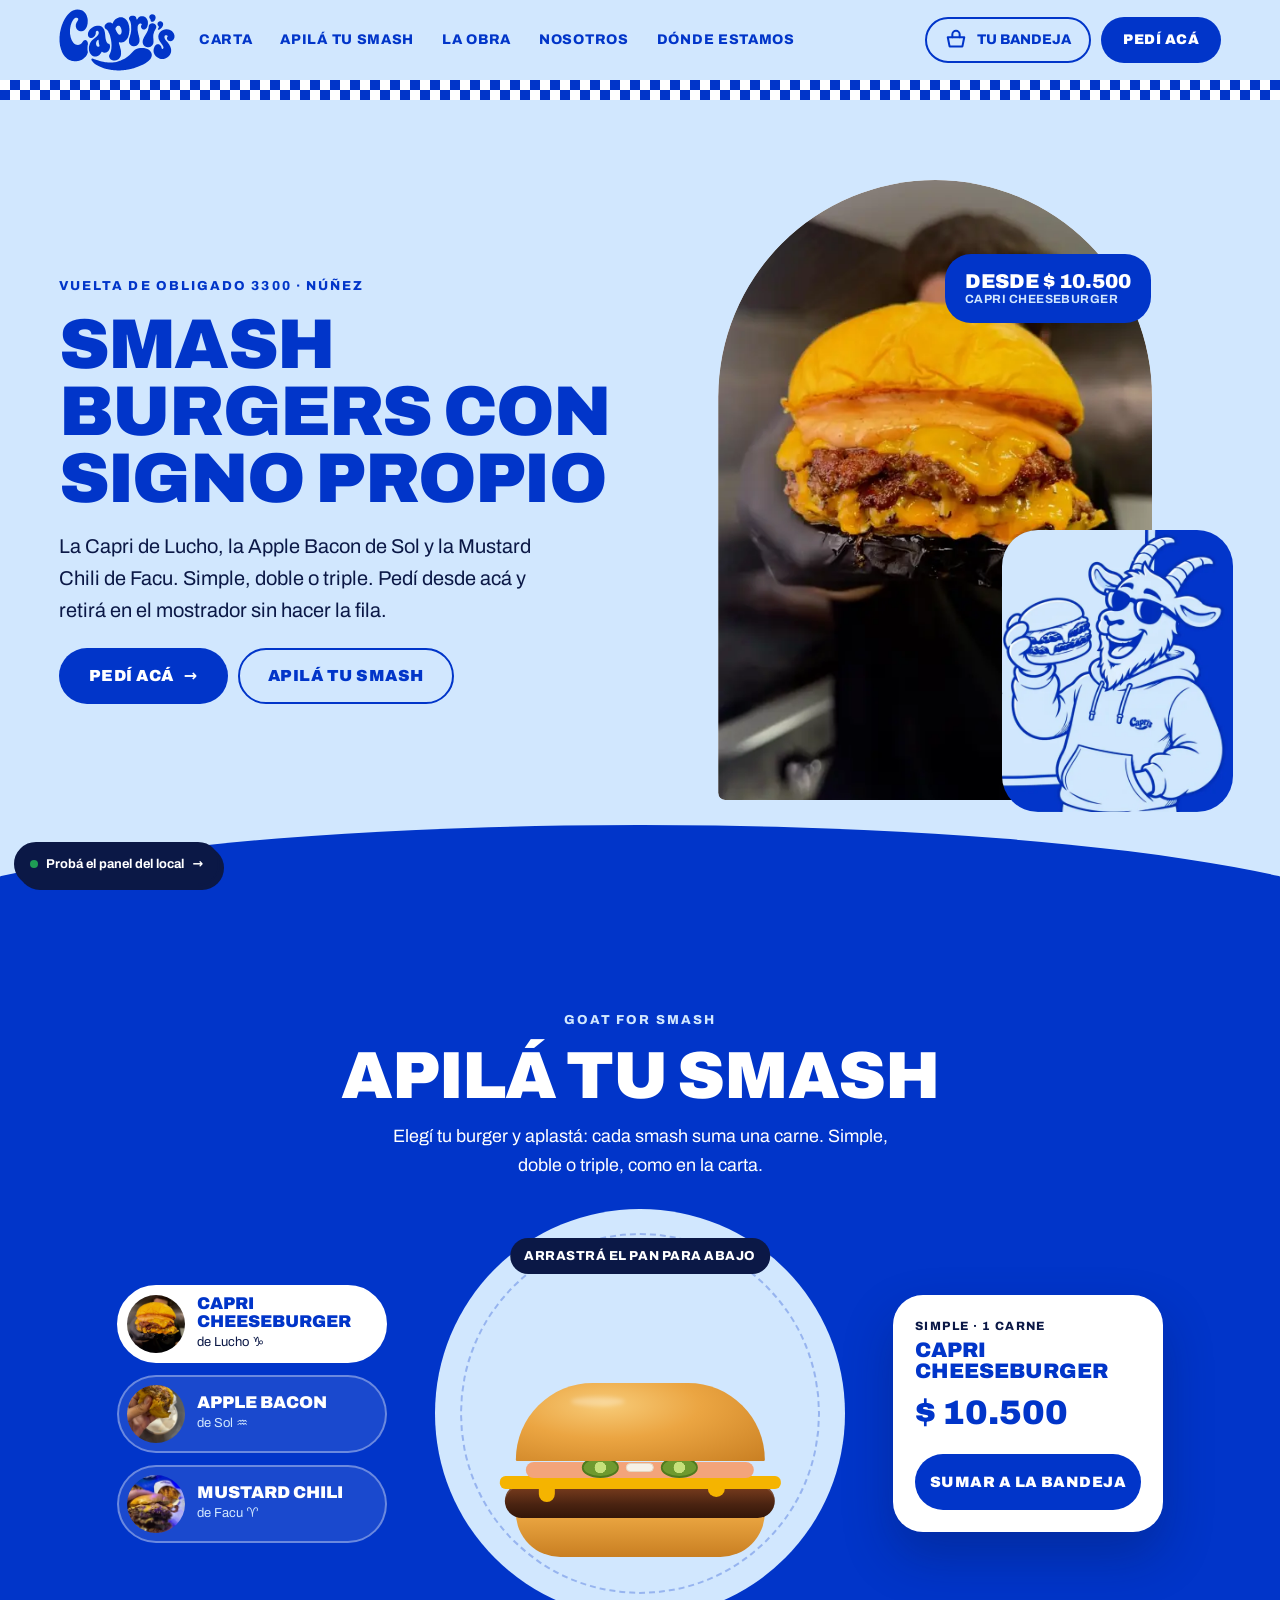
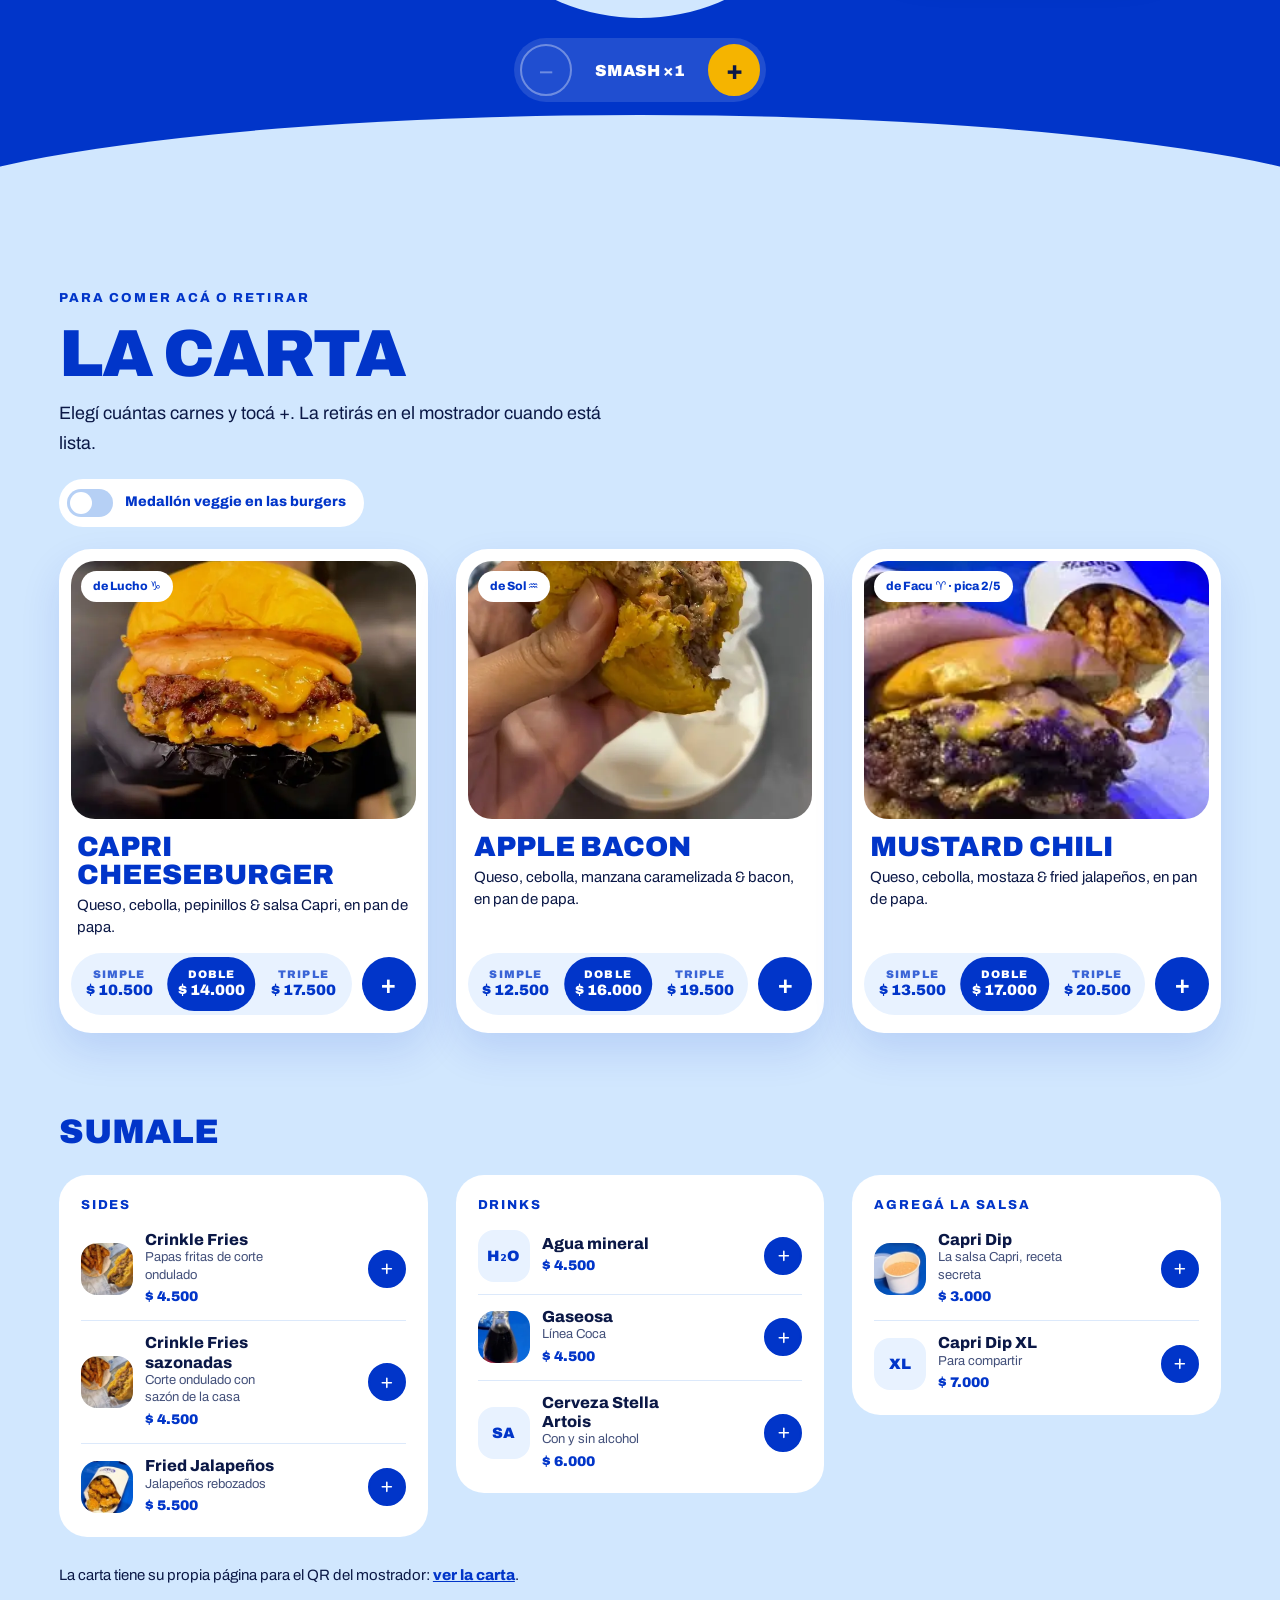
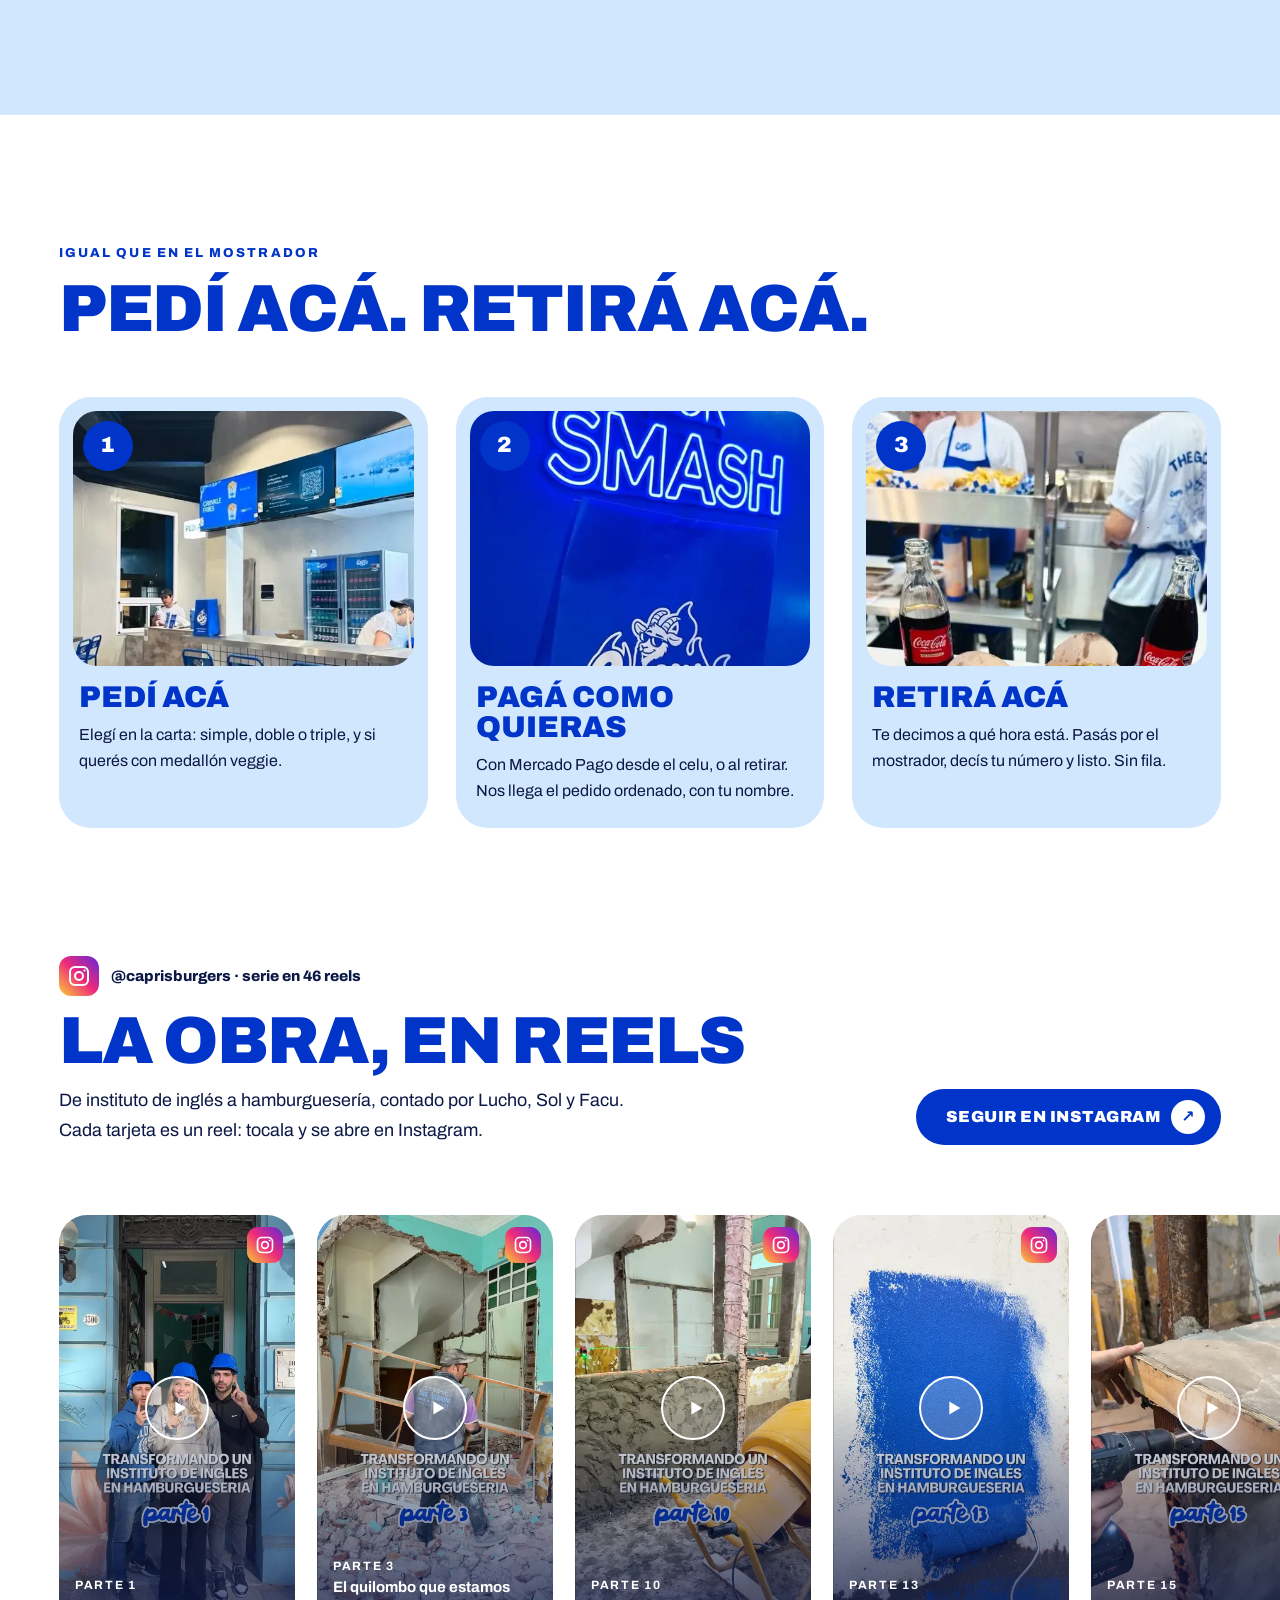
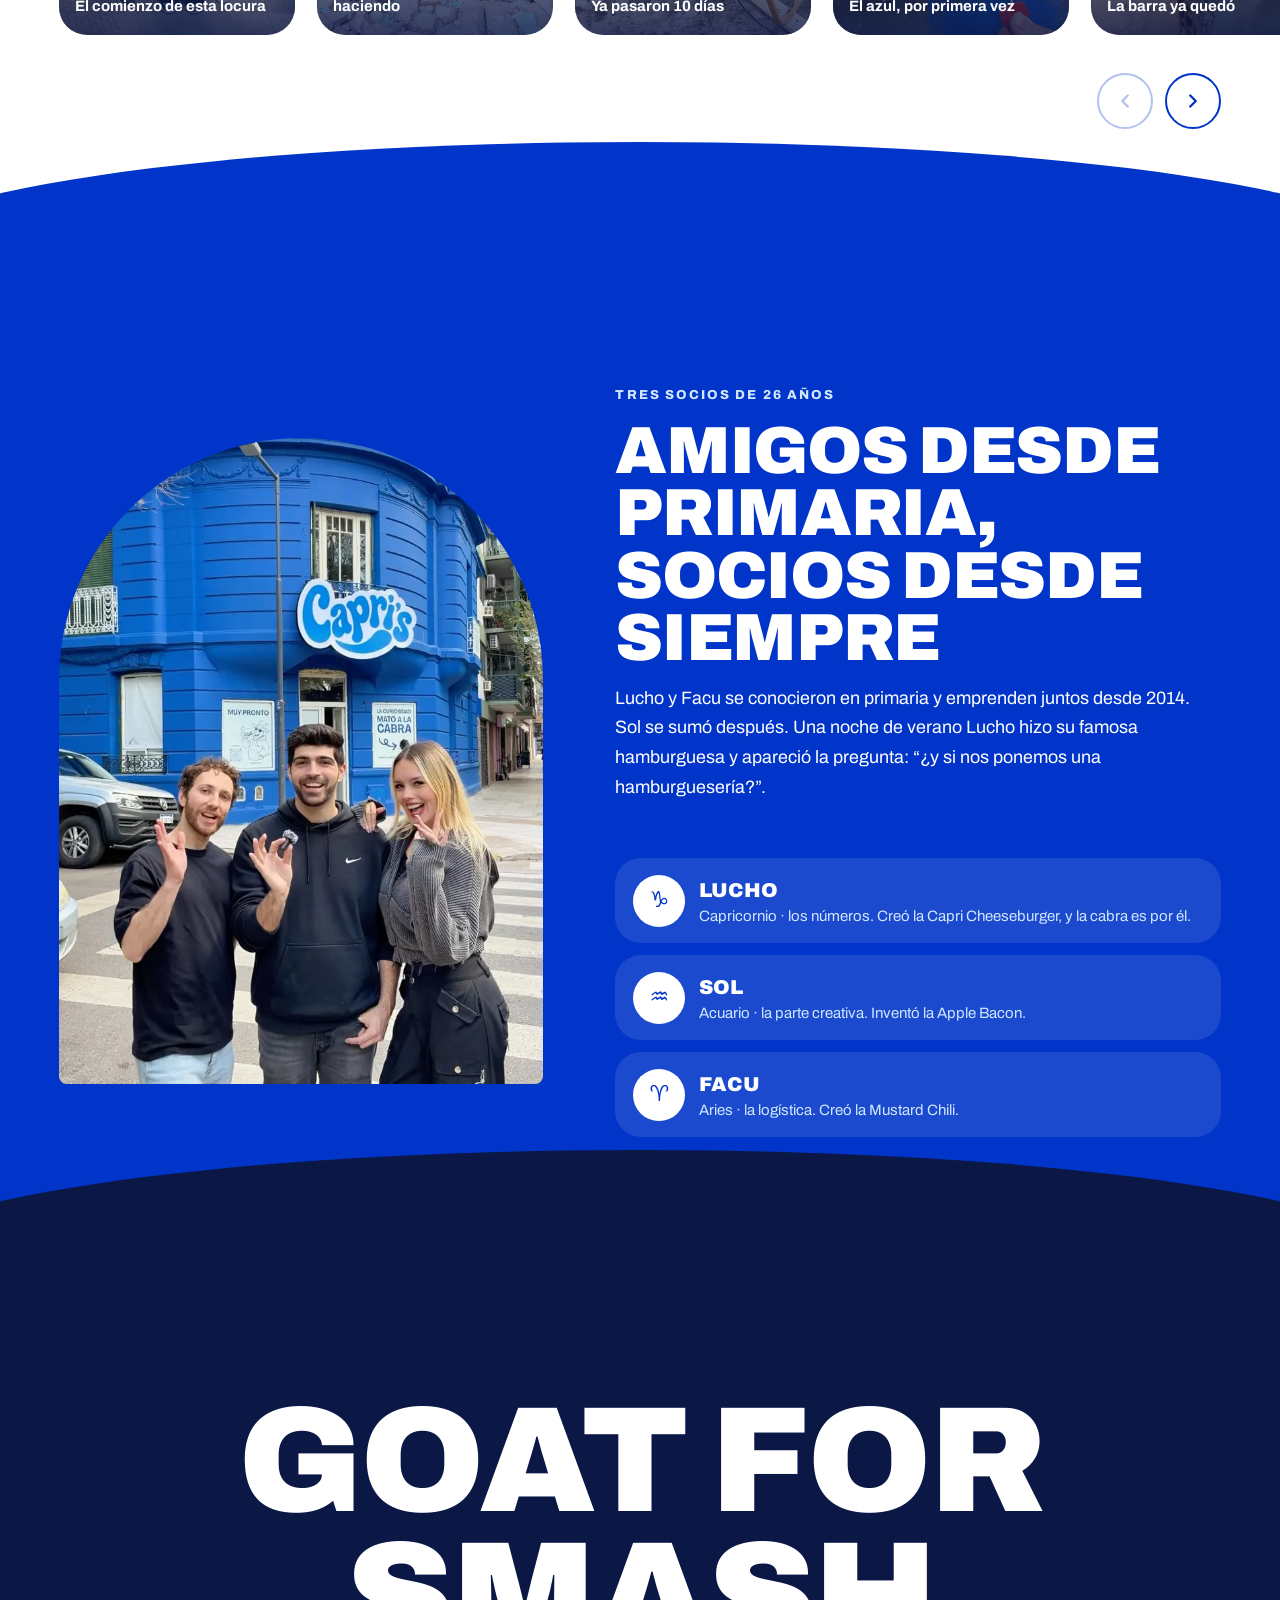
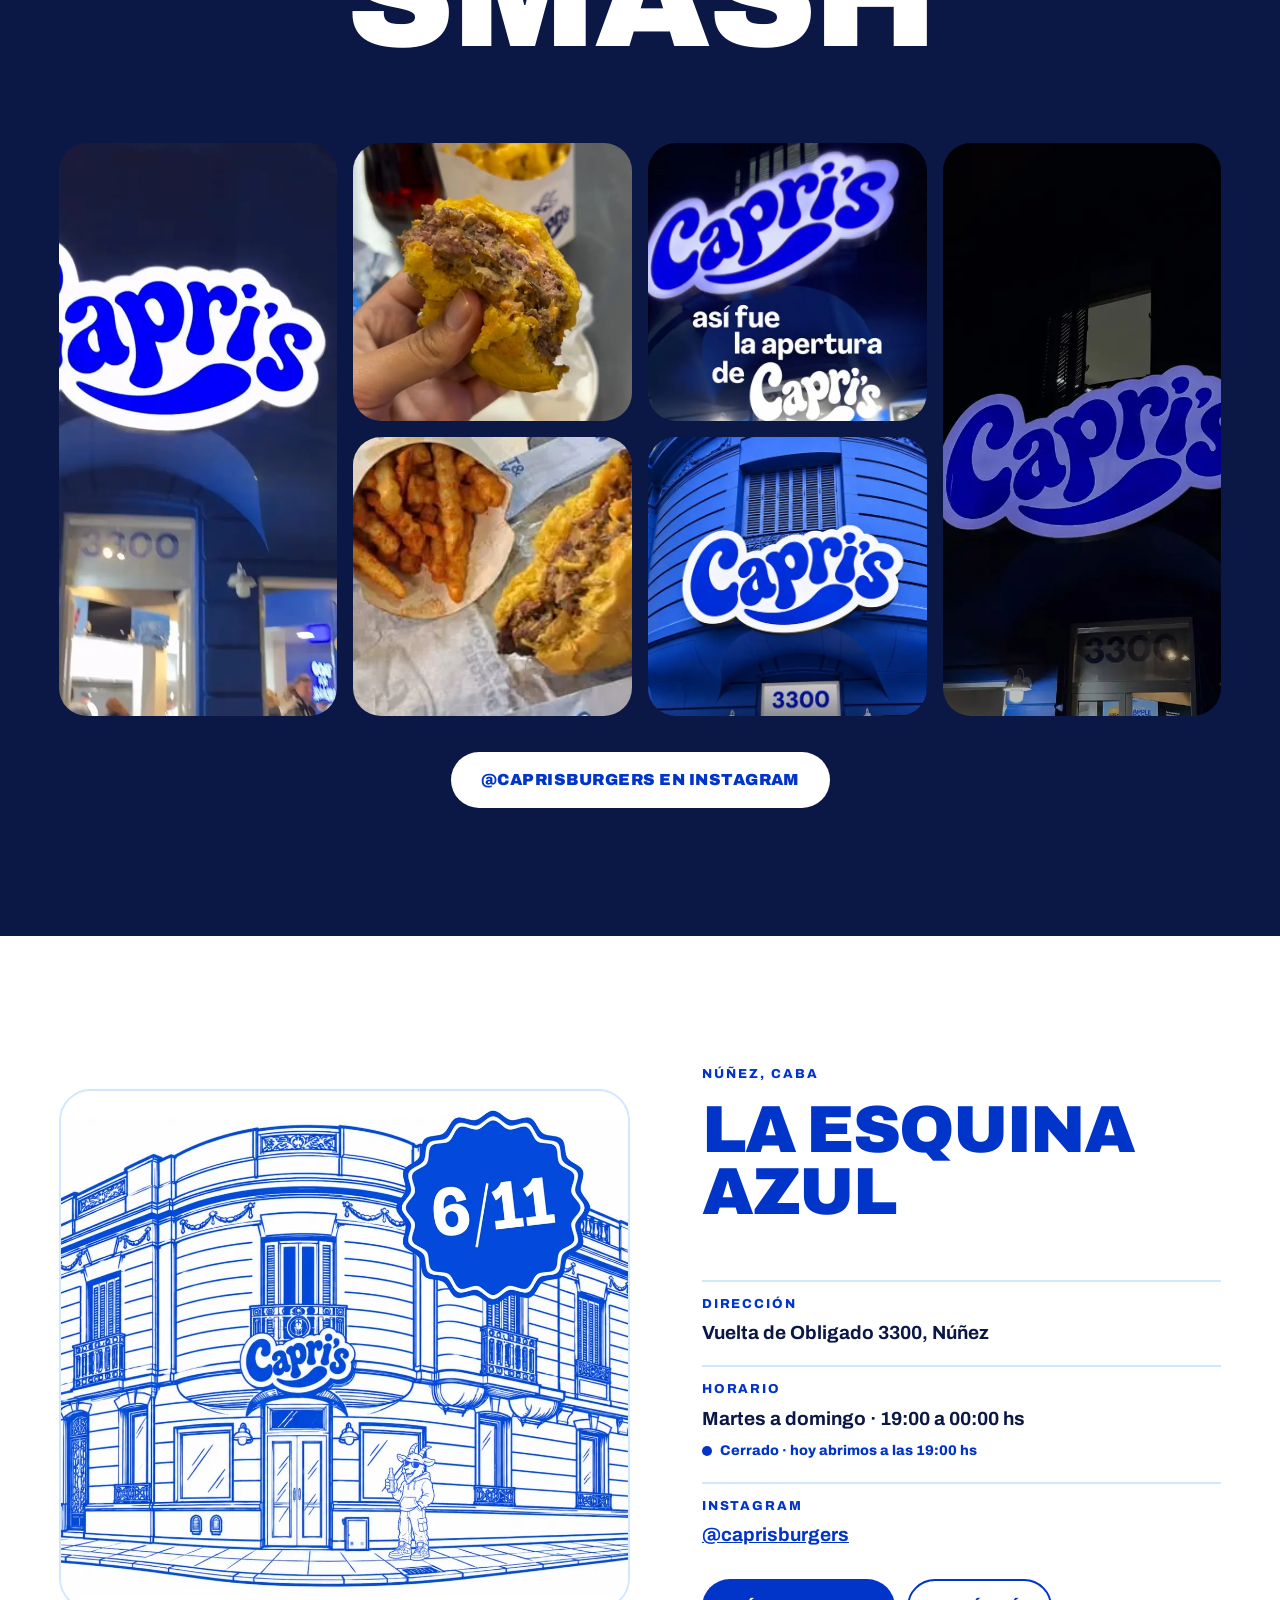
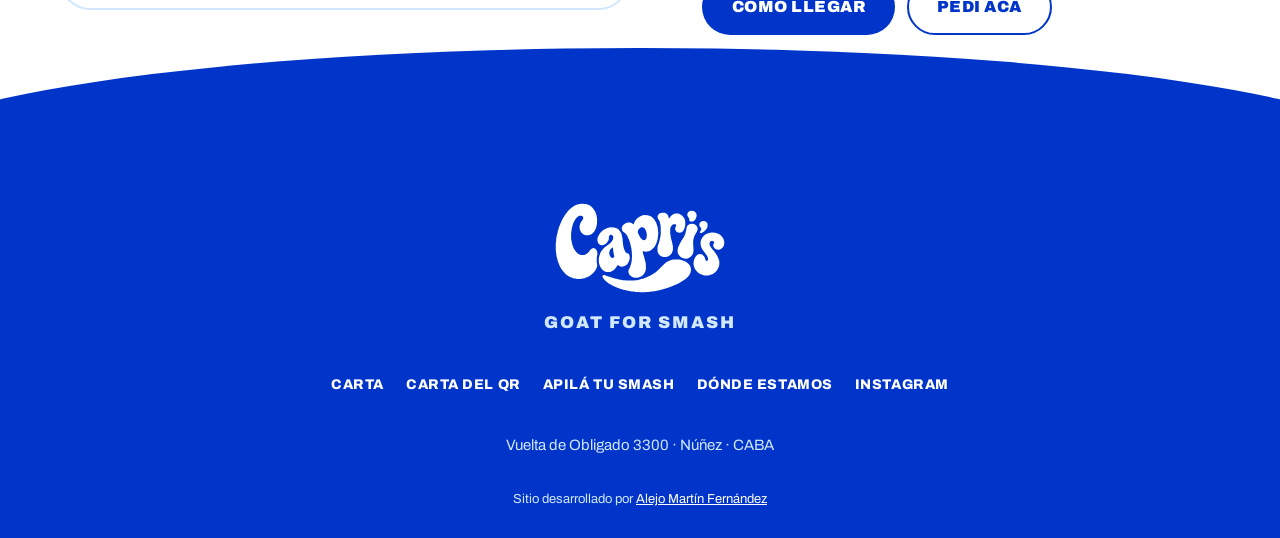
==== commit 63d550dc: "Carta: Simple/Doble/Triple con texto; Apilá tu smash centrado Co-Authored-By: Claude Opus 5.5 <norep" ====
--- a/index.html
+++ b/index.html
@@ -28,7 +28,7 @@
 <link rel="stylesheet" href="css/fuentes.css?v=1">
 <link rel="preload" as="image" href="img/h/burger-arco-m.webp" imagesrcset="img/h/burger-arco-m.webp 520w, img/h/burger-arco.webp 720w" imagesizes="(min-width: 1100px) 420px, 70vw">
 <link rel="stylesheet" href="kit/kit.css?v=1">
-<link rel="stylesheet" href="css/capris.css?v=2">
+<link rel="stylesheet" href="css/capris.css?v=3">
 </head>
 <body>
 
@@ -317,6 +317,6 @@
 
 <div class="toast" role="status" aria-live="polite" hidden></div>
 
-<script type="module" src="js/capris.js?v=2"></script>
+<script type="module" src="js/capris.js?v=3"></script>
 </body>
 </html>
--- a/css/capris.css
+++ b/css/capris.css
@@ -167,6 +167,7 @@
 
 /* ---------- APILÁ TU SMASH */
 .smash { position: relative; background: var(--azul); color: #fff; padding: calc(var(--aire) * .7) 0 var(--aire); }
+.smash .sec-cab { margin-left: auto; margin-right: auto; text-align: center; align-items: center; }
 .sm { display: flex; flex-direction: column; gap: 22px; }
 .sm__elige { display: flex; gap: 8px; overflow-x: auto; scrollbar-width: none; margin: 0 calc(-1 * var(--pad)); padding: 4px var(--pad); scroll-snap-type: x proximity; }
 .sm__elige::-webkit-scrollbar { display: none; }
@@ -230,7 +231,9 @@
 .sm__card.pop { animation: cardpop .55s var(--expo); }
 @keyframes cardpop { from { transform: translateY(14px); opacity: .4; } }
 @media (min-width: 900px) {
-  .sm { display: grid; grid-template-columns: 270px minmax(0, 1fr); gap: 40px; align-items: center; }
+  .smash .sec-d { max-width: 52ch; }
+  .sm { --S: clamp(340px, min(32vw, calc(100vh - var(--top-h) - 400px)), 500px); display: grid; grid-template-columns: minmax(0, 1fr) var(--S) minmax(0, 1fr); grid-template-areas: "elige plato card" ". ctl ."; gap: 20px 48px; align-items: center; }
+  .sm__elige { grid-area: elige; justify-self: end; width: 270px; }
   .sm__elige { flex-direction: column; overflow: visible; margin: 0; padding: 0; gap: 12px; }
   .selb { padding: 8px 22px 8px 8px; }
   .selb img { width: 58px; height: 58px; }
@@ -238,10 +241,10 @@
   .selb small { font-size: 13px; }
   .smash { padding-top: calc(var(--aire) * .55); }
   .smash .sec-cab { margin-bottom: 28px; }
-  .sm__escena { --S: clamp(360px, min(36vw, calc(100vh - var(--top-h) - 380px)), 540px); display: grid; grid-template-columns: var(--S) 250px; grid-template-areas: "plato card" "ctl card"; gap: 18px 28px; justify-content: start; align-items: center; }
+  .sm__escena { display: contents; --S: clamp(340px, min(32vw, calc(100vh - var(--top-h) - 400px)), 500px); }
   .sm__plato { grid-area: plato; }
   .sm__ctl { grid-area: ctl; justify-self: center; }
-  .sm__card { grid-area: card; width: 250px; margin-left: -90px; z-index: 3; grid-template-columns: 1fr; grid-template-areas: "tam" "nom" "pre" "btn"; padding: 22px; box-shadow: 0 24px 50px rgba(11, 24, 70, .3); align-self: center; }
+  .sm__card { grid-area: card; justify-self: start; width: 270px; z-index: 3; grid-template-columns: 1fr; grid-template-areas: "tam" "nom" "pre" "btn"; padding: 22px; box-shadow: 0 24px 50px rgba(11, 24, 70, .3); align-self: center; }
   .sm__pre { font-size: 34px; }
 }
 
@@ -273,6 +276,9 @@
 .seg__b { position: relative; z-index: 1; border: none; border-radius: 999px; background: transparent; color: var(--azul); height: 54px; display: flex; flex-direction: column; align-items: center; justify-content: center; gap: 3px; font-weight: 800; font-size: 14px; padding: 0; cursor: pointer; transition: color .45s var(--expo); }
 .seg__b[aria-checked="true"] { color: #fff; }
 .seg__pill { position: absolute; z-index: 0; top: 4px; bottom: 4px; left: 4px; width: calc((100% - 16px) / 3); border-radius: 999px; background: var(--azul); transform: translateX(calc(var(--i, 1) * (100% + 4px))); transition: transform .55s var(--expo); }
+.seg__t { font-size: 11px; font-weight: 900; letter-spacing: .1em; text-transform: uppercase; opacity: .75; line-height: 1; }
+.seg__b[aria-checked="true"] .seg__t { opacity: 1; }
+.seg__p { font-size: 15px; font-weight: 900; line-height: 1; }
 .dots { display: flex; gap: 3px; }
 .dots i { width: 8px; height: 8px; border-radius: 50%; background: currentColor; display: block; }
 .bc__pie { display: flex; flex-direction: column; gap: 10px; align-items: stretch; }
